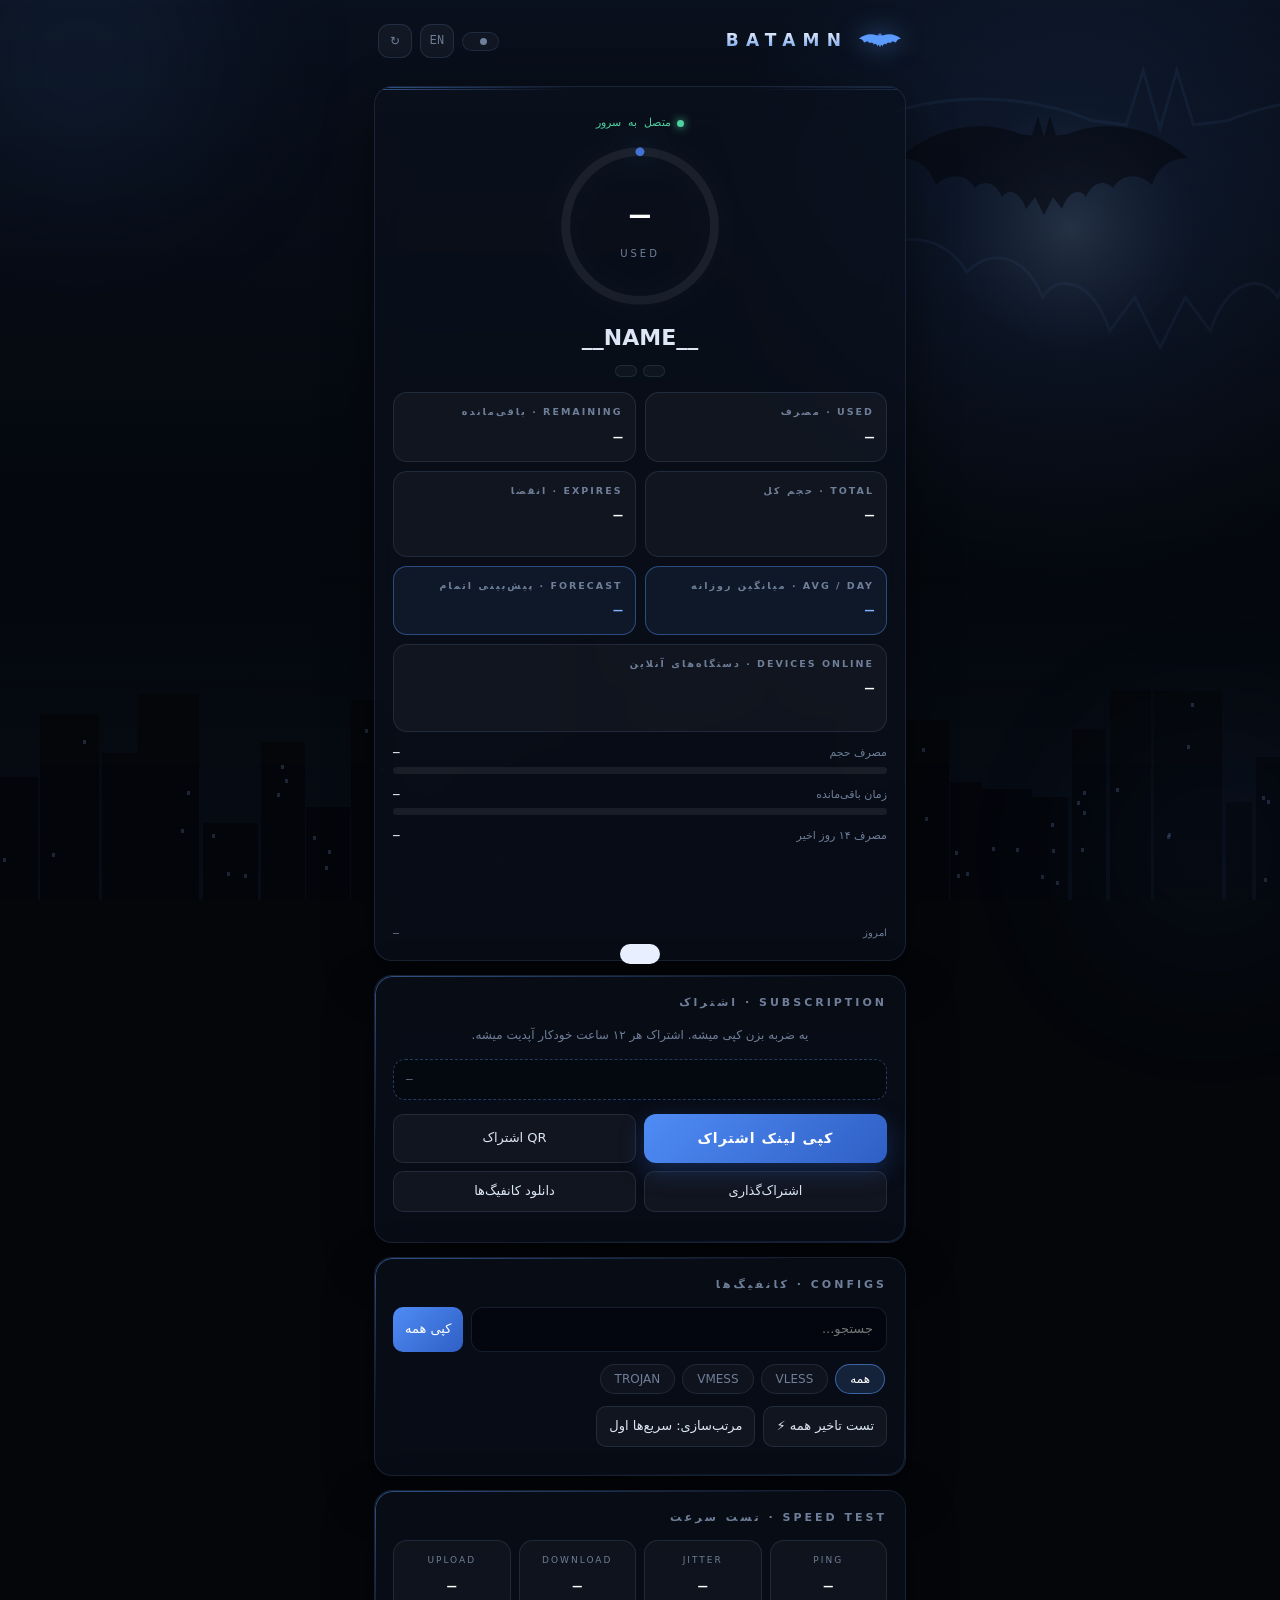
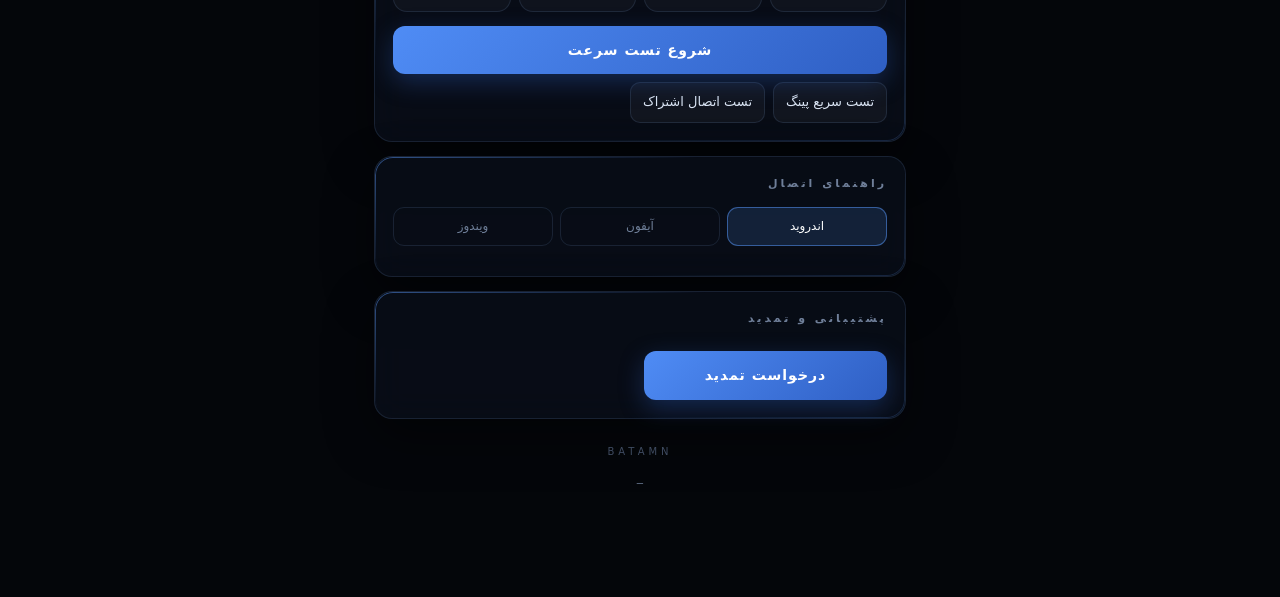
==== sub.html @ 7981dd5e "Add files via upload" ====
<!doctype html><html lang="fa" dir="rtl" data-theme="__THEME__"><head><meta charset="utf-8">
<meta name="viewport" content="width=device-width,initial-scale=1,viewport-fit=cover">
<meta name="theme-color" content="#04060a"><meta name="mobile-web-app-capable" content="yes"><meta name="apple-mobile-web-app-capable" content="yes"><meta name="apple-mobile-web-app-status-bar-style" content="black-translucent">
<link rel="apple-touch-icon" href="/bg.svg"><link rel="manifest" id="mf" href="">
<title>BATAMN · __NAME__</title>
<link rel="preload" href="/fonts/vazir.woff2" as="font" type="font/woff2" crossorigin><link rel="preload" href="/fonts/inter.woff2" as="font" type="font/woff2" crossorigin>
<link rel="stylesheet" href="/style.css">
<style>
.nx{max-width:560px}
.nx-top{display:flex;align-items:center;justify-content:space-between;padding:8px 4px 14px}
.nx-brand{display:flex;align-items:center;gap:10px;color:var(--ac)}
.nx-brand svg{width:44px;height:22px;filter:drop-shadow(0 0 12px rgba(var(--rgb),.55))}
.nx-brand b{font-size:17px;letter-spacing:.42em;font-weight:700;background:linear-gradient(180deg,#fff,rgba(var(--rgb),.9));-webkit-background-clip:text;background-clip:text;color:transparent}
.nx-top-l{display:flex;align-items:center;gap:8px}
.nx-icobtn{min-width:34px;height:34px;padding:0 8px;border-radius:11px;border:1px solid var(--line);background:rgba(255,255,255,.04);color:var(--mu);cursor:pointer;font-size:12px;font-family:var(--fm);display:flex;align-items:center;justify-content:center;transition:.2s}
.nx-icobtn:active{transform:scale(.92)}
.orb{position:fixed;border-radius:50%;filter:blur(90px);pointer-events:none;z-index:0;opacity:.5}
.orb.o1{width:340px;height:340px;top:-110px;left:-90px;background:radial-gradient(circle,rgba(var(--rgb),.35),transparent 70%);animation:fl1 9s ease-in-out infinite}
.orb.o2{width:300px;height:300px;bottom:-100px;right:-80px;background:radial-gradient(circle,rgba(var(--rgb),.22),transparent 70%);animation:fl1 11s ease-in-out infinite reverse}
@keyframes fl1{50%{transform:translate(24px,30px) scale(1.08)}}
.nx-hero{position:relative;overflow:hidden;text-align:center;padding:24px 18px 18px}
.nx-hero:before{content:"";position:absolute;left:12%;right:12%;top:0;height:1px;background:linear-gradient(90deg,transparent,var(--ac),transparent)}
.nx-live{display:inline-flex;align-items:center;gap:6px;font-size:11px;color:var(--ok);margin-bottom:2px;font-family:var(--fm)}
.nx-live i{width:7px;height:7px;border-radius:50%;background:var(--ok);box-shadow:0 0 8px var(--ok);animation:pulse 1.6s infinite}
.nx-ring{position:relative;width:172px;height:172px;margin:6px auto 8px}
.nx-ring svg{width:100%;height:100%;transform:rotate(-90deg);filter:drop-shadow(0 0 14px rgba(var(--rgb),.45))}
.nx-ring .c{position:absolute;inset:0;display:flex;flex-direction:column;align-items:center;justify-content:center}
.nx-ring b{font-size:33px;font-weight:700;color:#fff;font-family:var(--fm)}
.nx-ring small{color:var(--mu);font-size:10px;letter-spacing:3px;margin-top:2px}
.nx-name{margin:0;font-size:22px;font-weight:700}
.nx-chips{display:flex;gap:6px;justify-content:center;flex-wrap:wrap;margin-top:10px}
.nx-mchip{font-family:var(--fm);font-size:10.5px;direction:ltr;color:var(--mu);border:1px solid var(--line);background:rgba(255,255,255,.03);padding:5px 10px;border-radius:99px;cursor:pointer;max-width:100%;overflow:hidden;text-overflow:ellipsis;white-space:nowrap}
.nx-mchip:active{border-color:var(--ac);color:var(--tx)}
.nx-grid{display:grid;grid-template-columns:repeat(2,1fr);gap:9px;margin-top:15px;text-align:right}
.nx-t{background:rgba(255,255,255,.035);border:1px solid var(--line);border-radius:14px;padding:11px 12px}
.nx-t small{display:block;color:var(--mu);font-size:9.5px;letter-spacing:2px;margin-bottom:5px;font-weight:600}
.nx-t b{font-size:15px;font-weight:600;color:#fff;font-family:var(--fm);direction:ltr;display:inline-block}
.nx-t em{display:block;font-style:normal;color:var(--mu);font-size:10.5px;margin-top:2px;min-height:15px}
.nx-t.hl{border-color:rgba(var(--rgb),.4);background:rgba(var(--rgb),.08)}
.nx-t.hl b{color:var(--ac3)}
.nx-t.wide{grid-column:1/-1}
.nx-meter{margin-top:12px;text-align:right}
.nx-meter .lr{display:flex;justify-content:space-between;font-size:11px;color:var(--mu);margin-bottom:5px}
.nx-meter .lr b{font-family:var(--fm);color:var(--tx)}
.nx-bar{height:7px;border-radius:9px;background:rgba(255,255,255,.07);overflow:hidden}
.nx-bar i{display:block;height:100%;width:0;border-radius:9px;background:linear-gradient(90deg,var(--ac2),var(--ac3));transition:width 1.4s cubic-bezier(.2,.8,.2,1)}
.nx-dots{display:flex;justify-content:center;gap:7px;margin-top:9px;min-height:10px}
.nx-chart{display:flex;align-items:flex-end;gap:4px;height:64px;margin-top:12px;direction:ltr}
.nx-chart i{flex:1;border-radius:4px 4px 2px 2px;background:rgba(var(--rgb),.35);min-height:3px;transition:height 1s cubic-bezier(.2,.8,.2,1);position:relative}
.nx-chart i.today{background:linear-gradient(180deg,var(--ac3),var(--ac2));box-shadow:0 0 10px rgba(var(--rgb),.5)}
.nx-chart-lb{display:flex;justify-content:space-between;color:var(--mu);font-size:10px;font-family:var(--fm);direction:ltr;margin-top:5px}
.nx-actions{display:grid;grid-template-columns:1fr 1fr;gap:8px;margin-top:14px}
.nx-actions .btn{margin:0}
.nx-subbox{direction:ltr;text-align:left;font-family:var(--fm);font-size:11px;color:var(--mu);background:rgba(0,0,0,.3);border:1px dashed rgba(var(--rgb),.35);border-radius:12px;padding:11px 12px;margin-top:12px;overflow:hidden;text-overflow:ellipsis;white-space:nowrap;cursor:pointer;transition:.2s}
.nx-subbox:active{border-color:var(--ac);color:var(--tx)}
.nx-apps{display:grid;grid-template-columns:repeat(3,1fr);gap:8px;margin-top:12px}
@media(max-width:460px){.nx-apps{grid-template-columns:repeat(2,1fr)}.nx-actions{grid-template-columns:1fr}}
.nx-app{display:flex;flex-direction:column;align-items:center;gap:6px;padding:13px 6px;border-radius:14px;border:1px solid var(--line);background:rgba(var(--rgb),.06);color:var(--tx);text-decoration:none;font-size:12.5px;font-weight:700;transition:.18s}
.nx-app small{font-weight:400;color:var(--mu);font-size:10px;font-family:var(--fm)}
.nx-app:active{transform:scale(.95);border-color:var(--ac)}
.nx-cfg-tools{display:flex;gap:8px;margin-bottom:10px}
.nx-cfg-tools input{margin:0;flex:1;padding:11px 13px;font-size:13px}
.nx-fch{display:flex;gap:7px;overflow-x:auto;padding:2px 2px 8px;margin-bottom:4px}
.nx-fc{white-space:nowrap;padding:7px 14px;border-radius:99px;border:1px solid var(--line);background:rgba(255,255,255,.03);color:var(--mu);font-size:12px;cursor:pointer;transition:.2s;font-family:inherit}
.nx-fc.on{color:#fff;border-color:rgba(var(--rgb),.55);background:rgba(var(--rgb),.16)}
.nx-cf{display:flex;align-items:center;gap:11px;padding:12px 2px;border-top:1px solid var(--line)}
.nx-cf .g{flex:1;min-width:0;cursor:pointer}
.nx-cf b{font-size:13.5px;display:block;overflow:hidden;text-overflow:ellipsis;white-space:nowrap}
.nx-cf small{color:var(--mu);font-size:10px;font-family:var(--fm);direction:ltr;display:block;margin-top:2px}
.nx-proto{font-size:9px;font-weight:700;letter-spacing:1px;padding:3px 8px;border-radius:99px;background:rgba(var(--rgb),.12);color:var(--ac3);border:1px solid rgba(var(--rgb),.3);flex:none;font-family:var(--fm)}
.nx-ms{font-family:var(--fm);font-size:10.5px;font-weight:700;direction:ltr;flex:none;min-width:64px;text-align:center;padding:4px 6px;border-radius:99px;border:1px solid var(--line);color:var(--mu)}
.nx-ms.g{color:var(--ok);border-color:rgba(79,209,160,.4)}.nx-ms.y{color:var(--warn);border-color:rgba(232,179,74,.4)}.nx-ms.r{color:var(--bad);border-color:rgba(239,107,127,.4)}
.nx-q{display:none;background:#fff;border-radius:14px;padding:8px;width:180px;height:180px;margin:4px auto 12px}
.nx-q.o{display:block}.nx-q svg,.nx-q img{width:100%;height:100%;display:block}
.nx-tabs{display:flex;gap:7px;margin-bottom:12px}
.nx-tab{flex:1;padding:9px 4px;border-radius:11px;border:1px solid var(--line);background:transparent;color:var(--mu);font:inherit;font-size:12px;cursor:pointer;transition:.2s}
.nx-tab.on{background:rgba(var(--rgb),.15);color:#fff;border-color:rgba(var(--rgb),.5)}
.nx-dead{text-align:center;padding:28px 10px 20px}
.nx-dead .ic{font-size:46px;margin-bottom:10px}
.nx-dead h2{margin:0 0 6px;font-size:20px}
.nx-dead p{color:var(--mu);font-size:13px;margin:0 0 4px}
.nx-qrm{position:fixed;inset:0;z-index:60;background:rgba(2,4,8,.8);backdrop-filter:blur(8px);display:flex;align-items:center;justify-content:center;padding:20px;opacity:0;pointer-events:none;transition:.25s}
.nx-qrm.o{opacity:1;pointer-events:auto}
.nx-qrm .box{background:var(--card);border:1px solid var(--line);border-radius:22px;padding:22px;width:min(92vw,340px);text-align:center;transform:scale(.92);transition:.25s}
.nx-qrm.o .box{transform:none}
.nx-qrm .qrw{background:#fff;border-radius:16px;padding:10px;width:220px;height:220px;margin:12px auto}
.nx-qrm .qrw svg,.nx-qrm .qrw img{width:100%;height:100%;display:block}
.nx-qrm h3{margin:0;font-size:14px}
.nx-qrm p{color:var(--mu);font-size:11.5px;font-family:var(--fm);direction:ltr;word-break:break-all;margin:8px 0 0}
.nx-qrm .row{display:flex;gap:8px;margin-top:14px}
.nx-row2{display:flex;gap:8px}
.nx-row2 .btn,.nx-row2 .sm{margin:0}
.nx-upd{text-align:center;color:var(--mu);font-size:10.5px;margin-top:12px;font-family:var(--fm)}
.nx-pay{display:flex;align-items:center;gap:12px;padding:13px 14px;border-radius:14px;border:1px dashed rgba(var(--rgb),.4);background:rgba(var(--rgb),.06);margin-top:10px;cursor:pointer}
.nx-pay b{font-family:var(--fm);font-size:15px;direction:ltr;letter-spacing:1px}
.nx-pay small{display:block;color:var(--mu);font-size:11px}
</style></head><body><div class="bgimg"></div><div class="orb o1"></div><div class="orb o2"></div>
<svg width="0" height="0" style="position:absolute"><defs><symbol id="bat" viewBox="0 0 200 100"><path d="M100 26L104 12L108 25L116 24C140 14 172 18 196 40C184 40 176 46 172 58C164 50 152 50 146 60C140 54 132 56 128 66C124 60 116 62 112 74L106 66L100 78L94 66L88 74C84 62 76 60 72 66C68 56 60 54 54 60C48 50 36 50 28 58C24 46 16 40 4 40C28 18 60 14 84 24L92 25L96 12L100 26Z"/></symbol></defs></svg>
<div class="wrap nx sp">
  <div class="nx-top"><div class="nx-brand"><svg class="emb" viewBox="0 0 200 100"><use href="#bat"/></svg><b>BATAMN</b></div>
    <div class="nx-top-l"><span class="pill" id="stp"><i></i><span></span></span><button class="nx-icobtn" id="lng">EN</button><button class="nx-icobtn" id="rf" title="refresh">↻</button></div></div>

  <div class="card nx-hero" id="hero">
    <div id="deadBox"></div>
    <div id="liveBox">
      <div class="nx-live"><i></i><span id="liveTx">متصل به سرور</span></div>
      <div class="nx-ring"><svg viewBox="0 0 176 176"><defs><linearGradient id="rg" x1="0" y1="0" x2="1" y2="1"><stop offset="0" style="stop-color:var(--ac3)"/><stop offset="1" style="stop-color:var(--ac2)"/></linearGradient></defs>
        <circle cx="88" cy="88" r="76" fill="none" stroke="rgba(255,255,255,.07)" stroke-width="9"/><circle id="rp" cx="88" cy="88" r="76" fill="none" stroke="url(#rg)" stroke-width="9" stroke-linecap="round" stroke-dasharray="0 478"/></svg>
        <div class="c"><b id="rn">—</b><small id="rl">USED</small></div></div>
      <h2 class="nx-name">__NAME__</h2>
      <div class="nx-chips"><span class="nx-mchip" id="idchip" title="copy"></span><span class="nx-mchip" id="hostline"></span></div>
      <div class="nx-grid">
        <div class="nx-t"><small data-i="used">USED · مصرف</small><b id="t1">—</b></div>
        <div class="nx-t"><small data-i="rem">REMAINING · باقی‌مانده</small><b id="t2">—</b></div>
        <div class="nx-t"><small data-i="tot">TOTAL · حجم کل</small><b id="t3">—</b></div>
        <div class="nx-t"><small data-i="exp">EXPIRES · انقضا</small><b id="t4">—</b><em id="t4d"></em></div>
        <div class="nx-t hl"><small data-i="avg">AVG / DAY · میانگین روزانه</small><b id="t5">—</b></div>
        <div class="nx-t hl"><small data-i="fc">FORECAST · پیش‌بینی اتمام</small><b id="t6">—</b></div>
        <div class="nx-t wide"><small data-i="dev">DEVICES ONLINE · دستگاه‌های آنلاین</small><b id="dv">—</b><div class="nx-dots dots" id="dd"></div></div>
      </div>
      <div class="nx-meter"><div class="lr"><span data-i="mvol">مصرف حجم</span><b id="pctTx">—</b></div><div class="nx-bar"><i id="bar"></i></div></div>
      <div class="nx-meter" id="timeMeter"><div class="lr"><span data-i="mtime">زمان باقی‌مانده</span><b id="tmTx">—</b></div><div class="nx-bar"><i id="barT"></i></div></div>
      <div class="nx-meter"><div class="lr"><span data-i="m14">مصرف ۱۴ روز اخیر</span><b id="sumTx">—</b></div><div class="nx-chart" id="chart"></div><div class="nx-chart-lb"><span id="chS">—</span><span data-i="today">امروز</span></div></div>
    </div>
  </div>

  <div class="card" id="act" style="margin-top:14px"><h3><span data-i="subt">Subscription · اشتراک</span><span id="copyHint"></span></h3>
    <p class="hint" data-i="subh">یه ضربه بزن کپی میشه. اشتراک هر ۱۲ ساعت خودکار آپدیت میشه.</p>
    <div class="nx-subbox" id="subbox">—</div>
    <div class="nx-actions"><button class="btn" id="cs" data-i="copy">کپی لینک اشتراک</button><button class="sm" id="qrbtn" data-i="qr">QR اشتراک</button></div>
    <div class="nx-actions" style="margin-top:8px"><button class="sm" id="shareBtn" data-i="share">اشتراک‌گذاری</button><button class="sm" id="dlBtn" data-i="dl">دانلود کانفیگ‌ها</button></div>
    <div class="nx-actions" style="margin-top:8px;display:none" id="altWrap"><button class="sm" id="altBtn" style="grid-column:1/-1">🔀 <span id="altTx"></span></button></div>
    <div class="nx-apps" id="apps"></div>
  </div>

  <div class="card" id="cc" style="margin-top:14px"><h3><span data-i="cfgt">Configs · کانفیگ‌ها</span><span id="ccn"></span></h3>
    <div class="nx-cfg-tools"><input id="cfq" data-ph="search" placeholder="جستجو..."><button class="sm p" id="copyAll" data-i="copyall">کپی همه</button></div>
    <div class="nx-fch" id="fch"><button class="nx-fc on" data-p="all" data-i="all">همه</button><button class="nx-fc" data-p="vless">VLESS</button><button class="nx-fc" data-p="vmess">VMESS</button><button class="nx-fc" data-p="trojan">TROJAN</button></div>
    <div class="nx-row2" style="margin-bottom:10px"><button class="sm" id="pingAll" data-i="pingall">تست تاخیر همه ⚡</button><button class="sm" id="sortPing" data-i="sort">مرتب‌سازی: سریع‌ها اول</button></div>
    <div id="cfs"></div>
  </div>

  <div class="card" id="spc" style="margin-top:14px"><h3><span data-i="spdt">Speed test · تست سرعت</span><span id="sst"></span></h3><div class="sp4"><div><small>PING</small><b id="s_p">—</b></div><div><small>JITTER</small><b id="s_j">—</b></div><div><small>DOWNLOAD</small><b id="s_d">—</b></div><div><small>UPLOAD</small><b id="s_u">—</b></div></div><button class="btn" id="s_go" data-i="go">شروع تست سرعت</button><div class="nx-row2" style="margin-top:8px"><button class="sm" id="pingBtn" data-i="qping">تست سریع پینگ</button><button class="sm" id="connBtn" data-i="conn">تست اتصال اشتراک</button></div></div>

  <div class="card" style="margin-top:14px"><h3><span data-i="guidet">راهنمای اتصال</span></h3>
    <div class="nx-tabs" id="gtabs"><button class="nx-tab on" data-g="and" data-i="and">اندروید</button><button class="nx-tab" data-g="ios" data-i="ios">آیفون</button><button class="nx-tab" data-g="win" data-i="win">ویندوز</button></div>
    <ol class="st" id="guide"></ol>
  </div>

  <div class="card" id="payc" style="margin-top:14px;display:none"><h3><span data-i="payt">پرداخت و تمدید 💳</span></h3><div class="nx-pay" id="paybox"><div style="flex:1"><small data-i="cardn">شماره کارت (بزن کپی میشه)</small><b id="paycard"></b></div><span style="font-size:22px">💳</span></div><div class="nx-actions" style="margin-top:10px"><button class="btn" id="paylink" data-i="paygo" style="display:none">پرداخت آنلاین</button></div></div>

  <div class="card ct" id="ctc" style="margin-top:14px"><h3><span data-i="supt">پشتیبانی و تمدید</span></h3><div class="ctr" id="ctr" style="display:flex;gap:10px;flex-wrap:wrap"></div>
    <div class="nx-actions" style="margin-top:10px"><button class="btn" id="renewBtn" data-i="renew">درخواست تمدید</button></div></div>

  <div class="ft" id="ft">BATAMN</div>
  <div class="nx-upd" id="upd">—</div>
</div>

<div class="nx-qrm" id="qrm"><div class="box"><h3 id="qrmTitle">QR</h3><div class="qrw" id="qrmBox"></div><p id="qrmCap"></p><div class="row"><button class="sm p" id="qrmCopy" style="flex:1" data-i="copy2">کپی</button><button class="sm" id="qrmDl" style="flex:1" data-i="dlqr">دانلود</button><button class="sm" id="qrmX" data-i="close">بستن</button></div></div></div>
<div id="qrb" style="display:none">__QR__</div>
<div id="toast"></div>
<script src="/speed.js"></script>
<script>
var D=__DATA__,$=function(i){return document.getElementById(i)};
var I18N={fa:{used:'USED · مصرف',rem:'REMAINING · باقی‌مانده',tot:'TOTAL · حجم کل',exp:'EXPIRES · انقضا',avg:'AVG / DAY · میانگین روزانه',fc:'FORECAST · پیش‌بینی اتمام',dev:'DEVICES ONLINE · دستگاه‌های آنلاین',mvol:'مصرف حجم',mtime:'زمان باقی‌مانده',m14:'مصرف ۱۴ روز اخیر',today:'امروز',subt:'Subscription · اشتراک',subh:'یه ضربه بزن کپی میشه. اشتراک هر ۱۲ ساعت خودکار آپدیت میشه.',copy:'کپی لینک اشتراک',qr:'QR اشتراک',share:'اشتراک‌گذاری',dl:'دانلود کانفیگ‌ها',cfgt:'Configs · کانفیگ‌ها',copyall:'کپی همه',all:'همه',pingall:'تست تاخیر همه ⚡',sort:'مرتب‌سازی: سریع‌ها اول',spdt:'Speed test · تست سرعت',go:'شروع تست سرعت',qping:'تست سریع پینگ',conn:'تست اتصال اشتراک',guidet:'راهنمای اتصال',and:'اندروید',ios:'آیفون',win:'ویندوز',payt:'پرداخت و تمدید 💳',cardn:'شماره کارت (بزن کپی میشه)',paygo:'پرداخت آنلاین',supt:'پشتیبانی و تمدید',renew:'درخواست تمدید',copy2:'کپی',dlqr:'دانلود',close:'بستن',search:'جستجو...'},
en:{used:'USED',rem:'REMAINING',tot:'TOTAL',exp:'EXPIRES',avg:'AVG / DAY',fc:'FORECAST',dev:'DEVICES ONLINE',mvol:'Volume usage',mtime:'Time left',m14:'Last 14 days',today:'today',subt:'Subscription',subh:'Tap to copy. Auto-updates every 12 hours.',copy:'Copy subscription link',qr:'Subscription QR',share:'Share',dl:'Download configs',cfgt:'Configs',copyall:'Copy all',all:'All',pingall:'Ping all ⚡',sort:'Sort: fastest first',spdt:'Speed test',go:'Start speed test',qping:'Quick ping',conn:'Test subscription',guidet:'Setup guide',and:'Android',ios:'iOS',win:'Windows',payt:'Payment 💳',cardn:'Card number (tap to copy)',paygo:'Pay online',supt:'Support & renewal',renew:'Request renewal',copy2:'Copy',dlqr:'Download',close:'Close',search:'Search...'}};
var LG=localStorage.nxlang||'fa';
function T(k){return (I18N[LG]&&I18N[LG][k])||I18N.fa[k]||k}
function toast(t){var e=$('toast');e.textContent=t;e.className='s';setTimeout(function(){e.className=''},1600)}
function cp(t,m){try{if(navigator.clipboard&&window.isSecureContext!==false){navigator.clipboard.writeText(t).then(function(){toast(m)},function(){fb()})}else fb()}catch(e){fb()}function fb(){try{var a=document.createElement('textarea');a.value=t;a.style.position='fixed';a.style.opacity='0';document.body.appendChild(a);a.select();document.execCommand('copy');a.remove()}catch(_){}toast(m)}}
function B(n){var u=['B','KB','MB','GB','TB'],i=0;n=Math.max(0,+n||0);while(n>=1024&&i<4){n/=1024;i++}return n.toFixed(i>1?2:0)+' '+u[i]}
function faDate(ts){try{if(LG==='fa')return new Intl.DateTimeFormat('fa-IR-u-ca-persian',{year:'numeric',month:'long',day:'numeric'}).format(new Date(ts));return new Intl.DateTimeFormat('en-US',{year:'numeric',month:'short',day:'numeric'}).format(new Date(ts))}catch(e){return ''}}
var STMAP={fa:{active:['فعال','ok'],off:['غیرفعال','bad'],expired:['منقضی شده','bad'],limited:['حجم تمام شده','bad']},en:{active:['Active','ok'],off:['Disabled','bad'],expired:['Expired','bad'],limited:['Out of data','bad']}};
function setPill(s){var m=(STMAP[LG]||STMAP.fa)[s]||STMAP.fa[s]||STMAP.fa.off;$('stp').className='pill '+m[1];$('stp').lastChild.textContent=m[0]}
setPill(D.status);
try{$('mf').href='/sub/'+D.id+'/manifest'}catch(e){}
var pc=D.limit?Math.min(100,D.used/D.limit*100):0;
var daysLeft=D.exp?Math.max(0,Math.ceil((D.exp-Date.now())/864e5)):null;
var elapsed=Math.max(1,Math.round((Date.now()-(D.created||Date.now()))/864e5));
var avg=D.used/elapsed;
var rem=D.limit?Math.max(0,D.limit-D.used):null;
function fmtDays(d){if(LG==='fa')return d+' روز';return d+(d===1?' day':' days')}
if(D.status==='active'){
  $('t1').textContent=B(D.used);$('t2').textContent=D.limit?B(rem):'∞';$('t3').textContent=D.limit?B(D.limit):'∞';
  $('t4').textContent=D.exp?fmtDays(daysLeft):'∞';
  try{if(D.exp)$('t4d').textContent=faDate(D.exp)}catch(e){}
  $('t5').textContent=B(avg)+(LG==='fa'?' / روز':' / day');
  var f='—';
  if(D.limit&&avg>0){var fd=Math.floor(rem/avg);f=fd<=0?(LG==='fa'?'امروز تموم میشه':'runs out today'):LG==='fa'?fd+' روز دیگه':'in '+fd+' days'}
  else if(!D.limit&&D.exp){f=LG==='fa'?daysLeft+' روز دیگه':'in '+daysLeft+' days'}
  $('t6').textContent=f;
  $('rn').textContent=D.limit?Math.round(pc)+'%':'∞';$('rl').textContent=D.limit?'USED':'UNLIMITED';
  $('pctTx').textContent=D.limit?Math.round(pc)+'%':'∞';
  setTimeout(function(){
    $('rp').style.strokeDasharray=(D.limit?pc/100*478:478)+' 478';if(!D.limit)$('rp').style.opacity='.35';
    var b=$('bar');b.style.width=(D.limit?pc:100)+'%';
    b.style.background=D.limit?(pc>90?'linear-gradient(90deg,#b23a4d,var(--bad))':pc>75?'linear-gradient(90deg,#b98a2c,var(--warn))':'linear-gradient(90deg,var(--ac2),var(--ac3))'):'linear-gradient(90deg,var(--ac2),var(--ac3))';
    if(D.exp){var total=Math.max(1,(D.exp-(D.created||D.exp-30*864e5)));var left=Math.max(0,D.exp-Date.now());var tp=100-Math.min(100,left/total*100);$('barT').style.width=tp+'%';$('tmTx').textContent=fmtDays(daysLeft)}
    else{$('timeMeter').style.display='none'}
  },250);
  var dys=Array.isArray(D.days)&&D.days.length?D.days.slice(-14):[];
  if(dys.length){var mx=Math.max.apply(null,dys.concat([1]));var sum=dys.reduce(function(a,b){return a+b},0);$('sumTx').textContent=B(sum);$('chS').textContent=LG==='fa'?'۱۴ روز پیش':'14 days ago';
    $('chart').innerHTML=dys.map(function(v,i){var h=Math.max(4,v/mx*100);return '<i style="height:'+h+'%" class="'+(i===dys.length-1?'today':'')+'" title="'+B(v)+'"></i>'}).join('');
  }else{$('chart').innerHTML='<div class="empty">—</div>'}
}else{
  var msgs={fa:{off:['💤','غیرفعاله','این اشتراک توسط مدیر غیرفعال شده. به پشتیبانی پیام بده.'],expired:['⌛','تموم شده','مدت اشتراکت تموم شده. برای تمدید دکمه تمدید رو بزن.'],limited:['📦','حجمت تموم شده','حجم اشتراکت تموم شده. برای تمدید دکمه تمدید رو بزن.']},
  en:{off:['💤','Disabled','This subscription was disabled. Contact support.'],expired:['⌛','Expired','Your plan expired. Tap renew to extend.'],limited:['📦','Out of data','You ran out of data. Tap renew to extend.']}};
  var m=(msgs[LG]||msgs.fa)[D.status]||msgs.fa.off;
  $('liveBox').style.display='none';
  $('deadBox').innerHTML='<div class="nx-dead"><div class="ic">'+m[0]+'</div><h2>'+m[1]+'</h2><p>'+m[2]+'</p><p style="font-family:var(--fm);direction:ltr;margin-top:8px">'+B(D.used)+' / '+(D.limit?B(D.limit):'∞')+'</p></div>';
  $('act').style.display='none';$('cc').style.display='none';$('spc').style.display='none';
}
try{$('idchip').textContent='ID '+D.id.slice(0,8);}catch(e){}
try{$('hostline').textContent=D.host||location.hostname;}catch(e){}
$('idchip').onclick=function(){cp(D.id,'ID')};
$('hostline').onclick=function(){cp(D.host||location.hostname,'host')};
var TG='<svg viewBox="0 0 24 24"><path fill="currentColor" d="M21.6 3.4L2.7 10.7c-.9.35-.9 1.6.05 1.9l4.6 1.5 1.8 5.6c.2.7 1.1.9 1.6.4l2.6-2.4 4.7 3.5c.6.4 1.4.1 1.6-.6L23.1 5c.2-.9-.7-1.8-1.5-1.6zM9.4 13.6l8.2-5.1-6.3 6.1-.3 3z"/></svg>',C=D.contact||{},cx='';
if(C.support)cx+='<a class="tg" style="flex:1;min-width:200px" href="https://t.me/'+C.support+'" target="_blank" rel="noopener">'+TG+'<span><b>'+(LG==='fa'?'پشتیبانی و تمدید':'Support & renewal')+'</b><small>@'+C.support+'</small></span></a>';
if(C.channel)cx+='<a class="tg" style="flex:1;min-width:200px" href="https://t.me/'+C.channel+'" target="_blank" rel="noopener">'+TG+'<span><b>'+(LG==='fa'?'کانال اطلاع‌رسانی':'News channel')+'</b><small>@'+C.channel+'</small></span></a>';
if(cx)$('ctr').innerHTML=cx;else $('ctc').style.display='none';
$('renewBtn').onclick=function(){var nm=document.title.replace('BATAMN · ','');var msg=(LG==='fa'?'سلام، تمدید اشتراک ':'Hi, renew subscription ')+nm+' (ID '+D.id.slice(0,8)+')';
  if(D.bot)window.open('https://t.me/'+D.bot+'?start='+D.id.slice(0,8),'_blank');
  else if(C.support)window.open('https://t.me/'+C.support+'?text='+encodeURIComponent(msg),'_blank');
  else toast('—')};
$('ft').innerHTML='BATAMN'+(C.support?'<br><a href="https://t.me/'+C.support+'" target="_blank" rel="noopener">@'+C.support+'</a>':'')+(C.channel?' &nbsp;·&nbsp; <a href="https://t.me/'+C.channel+'" target="_blank" rel="noopener">@'+C.channel+'</a>':'');
function updClock(){try{$('upd').textContent=new Date().toLocaleTimeString(LG==='fa'?'fa-IR':'en-US')}catch(e){}}
updClock();
function dev(n,m){$('dv').textContent=n+(m?' / '+m:'');var d='';if(m){for(var i=0;i<m;i++)d+='<i class="dot'+(i<n?' on':'')+(n>m&&i===m-1?' over':'')+'"></i>'}$('dd').innerHTML=d;$('dv').className=n?'live':'';$('liveTx').textContent=n?(LG==='fa'?n+' دستگاه آنلاین':n+' online'):(LG==='fa'?'متصل به سرور · کسی آنلاین نیست':'Connected · nobody online')}
dev(D.online||0,D.maxDev||0);
var reloaded=false;
function pollLive(){fetch('/sub/'+D.id+'/live',{cache:'no-store'}).then(function(r){return r.json()}).then(function(x){dev(x.online,x.max);if(x.status&&x.status!==D.status&&!reloaded){reloaded=true;toast('…');setTimeout(function(){location.reload()},1400)}}).catch(function(){})}
if(D.status=='active'){setInterval(pollLive,8000)}
$('rf').onclick=function(){this.textContent='…';pollLive();updClock();var b=this;setTimeout(function(){b.textContent='↻';toast('✓')},900)};
$('lng').onclick=function(){LG=LG==='fa'?'en':'fa';localStorage.nxlang=LG;applyLang()};
function applyLang(){document.documentElement.lang=LG;document.documentElement.dir=LG==='fa'?'rtl':'ltr';$('lng').textContent=LG==='fa'?'EN':'فا';
  document.querySelectorAll('[data-i]').forEach(function(e){e.textContent=T(e.dataset.i)});
  document.querySelectorAll('[data-ph]').forEach(function(e){e.placeholder=T(e.dataset.ph)});
  setPill(D.status);dev(D.online||0,D.maxDev||0);renderGuide(curG);renderApps();renderCf();updClock();
  try{if(D.exp&&D.status==='active')$('t4d').textContent=faDate(D.exp)}catch(e){}}
SpeedTest.bind('u='+D.id);
var useAlt=false;
function curSub(){return (useAlt&&D.altSub)?D.altSub:D.sub}
function refreshSub(){var U2=curSub(),E2=encodeURIComponent(U2);$('subbox').textContent=U2;$('altTx').textContent=(useAlt?(LG==='fa'?'برگرد به دامنه اصلی':'Back to main domain'):(LG==='fa'?'اتصال با دامنه جایگزین: ':'Use fallback: ')+(D.fallback||''));renderApps()}
if(D.altSub){$('altWrap').style.display='grid';$('altTx').textContent=(LG==='fa'?'اتصال با دامنه جایگزین: ':'Use fallback: ')+D.fallback;
  $('altBtn').onclick=function(){useAlt=!useAlt;refreshSub();toast(useAlt?D.fallback:D.host)}}
var subQR=$('qrb').innerHTML;
var qrmCap='';
function openQRM(title,html,cap){$('qrmTitle').textContent=title;$('qrmBox').innerHTML=html||'<div class="empty">—</div>';$('qrmCap').textContent=cap||'';qrmCap=cap||'';$('qrm').classList.add('o')}
function closeQRM(){$('qrm').classList.remove('o')}
function subQRHtml(){if(!useAlt)return subQR;return '<img alt="qr" src="/qr?d='+encodeURIComponent(curSub())+'">'}
$('qrbtn').onclick=function(){openQRM('QR',subQRHtml(),curSub())};
$('qrmX').onclick=closeQRM;$('qrm').onclick=function(e){if(e.target===$('qrm'))closeQRM()};
$('qrmCopy').onclick=function(){cp(qrmCap||curSub(),'✓')};
$('qrmDl').onclick=function(){var s=$('qrmBox').innerHTML;if(!s||s.indexOf('<svg')<0){if(s.indexOf('<img')>=0){window.open($('qrmBox').querySelector('img').src,'_blank');return}toast('—');return}var b=new Blob([s],{type:'image/svg+xml'});var a=document.createElement('a');a.href=URL.createObjectURL(b);a.download='batamn-qr-'+D.id.slice(0,8)+'.svg';document.body.appendChild(a);a.click();setTimeout(function(){URL.revokeObjectURL(a.href);a.remove()},600)};
function shareOrCopy(){var U2=curSub();if(navigator.share){navigator.share({title:document.title,text:'BATAMN',url:U2}).catch(function(){})}else cp(U2,'✓')}
$('cs').onclick=function(){cp(curSub(),'✓')};
$('subbox').onclick=function(){cp(curSub(),'✓')};
$('shareBtn').onclick=shareOrCopy;
$('dlBtn').onclick=function(){var t=D.links.map(function(l){return l.l}).join('\n');var b=new Blob([t],{type:'text/plain'});var a=document.createElement('a');a.href=URL.createObjectURL(b);a.download='batamn-'+D.id.slice(0,8)+'.txt';document.body.appendChild(a);a.click();setTimeout(function(){URL.revokeObjectURL(a.href);a.remove()},600);toast('✓')};
function renderApps(){var U2=curSub(),E2=encodeURIComponent(U2);
  $('apps').innerHTML=[['v2rayNG','Android','v2rayng://install-sub?url='+E2+'&name=BATAMN'],['Hiddify','All','hiddify://import/'+U2+'#BATAMN'],['Streisand','iOS','streisand://import/'+U2],['Shadowrocket','iOS','shadowrocket://add/sub://'+btoa(U2)+'?remark=BATAMN'],['NekoBox','Android','nekobox://import/'+U2],['v2rayN','Windows','v2rayn://import/'+U2]].map(function(a){return '<a class="nx-app" href="'+a[2]+'">'+a[0]+'<small>'+a[1]+'</small></a>'}).join('')}
renderApps();refreshSub();
var FL='all',SORTED=false,PING={};
function protoOf(l){try{return l.split('://')[0].toLowerCase()}catch(e){return ''}}
function parseLink(l){var m=/@([^:/?#]+)/.exec(l||'');var host=m?m[1]:'';var pm=/[?&]path=([^&]+)/.exec(l||'');var path='/';try{if(pm)path=decodeURIComponent(pm[1])}catch(e){if(pm)path=pm[1]}if(path.charAt(0)!=='/')path='/'+path;return{host:host,path:path}}
function msHtml(gi){if(!(gi in PING))return '';var v=PING[gi];if(v==null)return '<span class="nx-ms">timeout</span>';var c=v<350?'g':v<900?'y':'r';return '<span class="nx-ms '+c+'">'+Math.round(v)+' ms</span>'}
function renderCf(){var q=($('cfq').value||'').toLowerCase();var l=D.links.filter(function(x){var p=protoOf(x.l);return (FL==='all'||p===FL)&&(!q||x.n.toLowerCase().indexOf(q)>=0)});
  if(SORTED)l=l.slice().sort(function(a,b){var x=PING[D.links.indexOf(a)],y=PING[D.links.indexOf(b)];if(x==null&&y==null)return 0;if(x==null)return 1;if(y==null)return -1;return x-y});
  $('ccn').textContent=l.length+' / '+D.links.length;
  $('cfs').innerHTML=l.length?l.map(function(x){var gi=D.links.indexOf(x);var p=protoOf(x.l).toUpperCase();return '<div class="nx-cf"><div class="badge">'+x.n.slice(0,2).toUpperCase()+'</div><div class="g" data-c="'+gi+'"><b>'+x.n+'</b><small>'+p+' · '+(LG==='fa'?'بزن کپی میشه':'tap to copy')+'</small></div>'+msHtml(gi)+'<span class="nx-proto">'+p+'</span><div style="display:flex;gap:6px"><button class="sm" data-q="'+gi+'">QR</button><button class="sm p" data-c="'+gi+'">✓</button></div></div><div class="nx-q" id="q'+gi+'">'+x.qr+'</div>'}).join(''):'<div class="empty">—</div>'}
renderCf();
$('cfq').oninput=renderCf;
$('fch').onclick=function(e){var b=e.target.closest('[data-p]');if(!b)return;FL=b.dataset.p;var all=this.querySelectorAll('.nx-fc');for(var i=0;i<all.length;i++)all[i].classList.remove('on');b.classList.add('on');renderCf()};
$('cfs').onclick=function(e){var b=e.target.closest('button');var g=e.target.closest('.g');
  if(b&&b.dataset.c!=null){cp(D.links[+b.dataset.c].l,'✓');return}
  if(b&&b.dataset.q!=null){var i=+b.dataset.q;var el=$('q'+i);if(el){el.classList.toggle('o');if(el.classList.contains('o'))el.scrollIntoView({block:'nearest',behavior:'smooth'})}return}
  if(g&&g.dataset.c!=null){cp(D.links[+g.dataset.c].l,'✓')}};
$('copyAll').onclick=function(){cp(D.links.map(function(l){return l.l}).join('\n'),'✓ ('+D.links.length+')')};
function wsPing(host,path){return new Promise(function(res){var done=false,t0=performance.now();var to=setTimeout(function(){fin(null)},7000);function fin(ms){if(done)return;done=true;clearTimeout(to);try{s.close()}catch(e){}res(ms)}var s;try{s=new WebSocket('wss://'+host+path)}catch(e){fin(null);return}s.onopen=function(){fin(performance.now()-t0)};s.onerror=function(){fin(performance.now()-t0)};s.onclose=function(){fin(performance.now()-t0)}})}
$('pingAll').onclick=function(){var b=this;if(b.disabled)return;b.disabled=true;var i=0,n=D.links.length;
  b.textContent='… 0/'+n;
  var next=function(){if(i>=n){b.disabled=false;b.textContent=T('pingall');renderCf();toast('✓');return}
    var gi=i++,x=D.links[gi],pp=parseLink(x.l);b.textContent='… '+i+'/'+n;
    if(!pp.host){PING[gi]=null;next();return}
    wsPing(pp.host,pp.path).then(function(ms){PING[gi]=ms;renderCf();next()})};
  next();next();next();next()};
$('sortPing').onclick=function(){SORTED=!SORTED;this.classList.toggle('p',SORTED);renderCf();if(SORTED)toast('⚡')};
$('pingBtn').onclick=function(){var b=this;b.disabled=true;b.textContent='…';var t0=performance.now();fetch('/speed/ping?u='+D.id+'&r='+Math.random(),{cache:'no-store'}).then(function(r){if(!r.ok)throw 0;toast(Math.round(performance.now()-t0)+'ms')}).catch(function(){toast('!')}).then(function(){b.disabled=false;b.textContent=T('qping')})};
$('connBtn').onclick=function(){var b=this;b.disabled=true;b.textContent='…';fetch(curSub(),{headers:{accept:'text/plain'},cache:'no-store'}).then(function(r){if(r.status===200){toast('✓')}else if(r.status===403){toast('✕')}else toast('! '+r.status)}).catch(function(){toast('!')}).then(function(){b.disabled=false;b.textContent=T('conn')})};
var GUIDES={fa:{and:['Hiddify یا v2rayNG رو از گوگل‌پلی نصب کن','«کپی لینک اشتراک» رو بزن','توی اپ Import from clipboard رو بزن','اشتراک رو آپدیت کن و وصل شو'],
ios:['Streisand یا Shadowrocket رو از اپ‌استور نصب کن','روی دکمه‌ش بالا بزن تا خودش اضافه بشه','اگه نشد لینک رو کپی و دستی Import کن','یه سرور انتخاب کن و VPN رو روشن کن'],
win:['v2rayN یا Hiddify رو دانلود و اجرا کن','لینک اشتراک رو کپی کن','توی اپ Add subscription رو بزن','گروه رو آپدیت کن و Enter بزن']},
en:{and:['Install Hiddify or v2rayNG from Play Store','Tap "Copy subscription link"','In the app tap Import from clipboard','Update and connect'],
ios:['Install Streisand or Shadowrocket','Tap its button above to auto-import','Or copy the link and import manually','Pick a server and turn on VPN'],
win:['Download and run v2rayN or Hiddify','Copy the subscription link','In the app add a subscription','Update the group, pick a server, hit Enter']}};
var curG='and';
function renderGuide(k){curG=k;var arr=((GUIDES[LG]||GUIDES.fa)[k]||GUIDES.fa.and);$('guide').innerHTML=arr.map(function(t){return '<li>'+t+'</li>'}).join('')}
renderGuide('and');
$('gtabs').onclick=function(e){var b=e.target.closest('[data-g]');if(!b)return;var all=this.querySelectorAll('.nx-tab');for(var i=0;i<all.length;i++)all[i].classList.remove('on');b.classList.add('on');renderGuide(b.dataset.g)};
if(D.pay&&(D.pay.card||D.pay.url)){$('payc').style.display='block';
  if(D.pay.card){$('paycard').textContent=D.pay.card;$('paybox').onclick=function(){cp(D.pay.card.replace(/\s/g,''),'✓')}}else{$('paybox').style.display='none'}
  if(D.pay.url){$('paylink').style.display='block';$('paylink').onclick=function(){window.open(D.pay.url,'_blank')}}}
applyLang();
</script></body></html>
---- style.css ----
:root,[data-theme=knight]{--bg:#04060a;--card:rgba(11,17,28,.68);--dock:rgba(9,14,24,.82);--line:rgba(130,170,230,.14);--lr:130,170,230;--ac:#5b9bff;--ac1:#4f8cf5;--ac2:#2f5fc4;--ac3:#7db2ff;--rgb:91,155,255;--rgb2:47,95,196;--tx:#dce6f5;--mu:#6f7f99;--ok:#4fd1a0;--bad:#ef6b7f;--warn:#e8b34a;--bgf:none}
[data-theme=gotham]{--bg:#07080a;--card:rgba(17,19,23,.72);--dock:rgba(14,16,20,.86);--line:rgba(170,184,204,.15);--lr:170,184,204;--ac:#aab8cc;--ac1:#8e9eb7;--ac2:#56647a;--ac3:#d3dcea;--rgb:170,184,204;--rgb2:86,100,122;--tx:#e6eaf0;--mu:#7b8594;--bgf:saturate(.1) brightness(1.1)}
[data-theme=joker]{--bg:#07040c;--card:rgba(20,10,32,.72);--dock:rgba(16,8,26,.86);--line:rgba(190,150,240,.18);--lr:190,150,240;--ac:#b57bff;--ac1:#9d5cf5;--ac2:#5a2fc4;--ac3:#d6aaff;--rgb:181,123,255;--rgb2:90,47,196;--tx:#efe6fb;--mu:#8d7ba6;--ok:#6dffa0;--bgf:hue-rotate(62deg) saturate(1.15)}
[data-theme=light]{--bg:#e8edf4;--card:rgba(255,255,255,.85);--dock:rgba(255,255,255,.9);--line:rgba(30,60,120,.14);--lr:30,60,120;--ac:#2563eb;--ac1:#3b82f6;--ac2:#1d4ed8;--ac3:#1e40af;--rgb:37,99,235;--rgb2:29,78,216;--tx:#0f1f38;--mu:#5b6b85;--ok:#059669;--bad:#dc2645;--warn:#b45309;--bgf:none}
*{box-sizing:border-box;-webkit-tap-highlight-color:transparent}
html,body{margin:0}
body{background:var(--bg);color:var(--tx);font-family:var(--f);min-height:100vh;font-size:14px}
body:before{content:"";position:fixed;inset:0;background:linear-gradient(180deg,rgba(4,6,10,.25),rgba(4,6,10,.55));pointer-events:none;z-index:-1}
.hide{display:none!important}
.wrap{position:relative;z-index:1;max-width:980px;margin:auto;padding:16px 14px 48px}
.emb{fill:currentColor}
/* header */
.top{display:flex;align-items:center;justify-content:space-between;padding:6px 2px 18px}
.brand{display:flex;align-items:center;gap:12px;color:var(--ac)}
.brand svg{width:46px;height:23px}
.brand b{font-size:19px;letter-spacing:9px;font-weight:600;color:#eaf1ff}
.pill{display:inline-flex;align-items:center;gap:6px;padding:5px 11px;border-radius:99px;font-size:11px;letter-spacing:1px;border:1px solid var(--line);background:rgba(255,255,255,.03);color:var(--mu)}
.pill i{width:7px;height:7px;border-radius:50%;background:var(--mu)}
.pill.ok{color:var(--ok)}.pill.ok i{background:var(--ok);box-shadow:0 0 8px var(--ok)}
.pill.bad{color:var(--bad)}.pill.bad i{background:var(--bad)}
.ghost{background:transparent;border:1px solid var(--line);color:var(--mu);padding:8px 14px;border-radius:10px;cursor:pointer;font:inherit}
.ghost:hover{color:var(--tx);border-color:rgba(var(--lr),.35)}
/* cards */
.card{background:var(--card);backdrop-filter:blur(16px);-webkit-backdrop-filter:blur(16px);border:1px solid var(--line);border-radius:18px;padding:18px;box-shadow:0 18px 50px rgba(0,0,0,.45)}
.card h3{margin:0 0 14px;font-size:11px;letter-spacing:3px;color:var(--mu);font-weight:600;text-transform:uppercase;display:flex;justify-content:space-between;align-items:center}
.g2{display:grid;grid-template-columns:1.25fr 1fr;gap:14px}
@media(max-width:760px){.g2{grid-template-columns:1fr}}
.ug{display:grid;grid-template-columns:repeat(2,1fr);gap:14px;margin-top:14px}
@media(max-width:760px){.ug{grid-template-columns:1fr}}
/* inputs */
input{width:100%;padding:13px 14px;border-radius:12px;border:1px solid var(--line);background:rgba(3,6,12,.65);color:#fff;font:inherit;font-size:15px;outline:none;margin-bottom:10px;transition:.2s}
input:focus{border-color:var(--ac);box-shadow:0 0 0 3px rgba(var(--rgb),.14)}
.btn{width:100%;padding:13px;border:0;border-radius:12px;font:inherit;font-weight:700;letter-spacing:1px;color:#fff;cursor:pointer;background:linear-gradient(135deg,var(--ac1),var(--ac2));box-shadow:0 8px 24px rgba(var(--rgb2),.35);transition:.15s}
.btn:active{transform:scale(.98)}
.sm{padding:9px 12px;border-radius:10px;border:1px solid var(--line);background:rgba(255,255,255,.04);color:var(--tx);cursor:pointer;font:inherit;font-size:13px}
.sm:hover{border-color:rgba(var(--lr),.4)}
.sm.p{background:linear-gradient(135deg,var(--ac1),var(--ac2));border:0;color:#fff}
.sm.x{color:var(--bad)}
/* meters */
.m{margin:0 0 14px}
.m .t{display:flex;justify-content:space-between;font-size:12px;color:var(--mu);margin-bottom:6px}
.m .t b{color:var(--tx);font-weight:600;direction:ltr}
.bar{height:6px;border-radius:9px;background:rgba(255,255,255,.07);overflow:hidden}
.bar i{display:block;height:100%;width:0;border-radius:9px;background:linear-gradient(90deg,var(--ac2),var(--ac3));transition:width .6s}
.bar i.w{background:linear-gradient(90deg,#b98a2c,var(--warn))}.bar i.d{background:linear-gradient(90deg,#b23a4d,var(--bad))}
.kv{display:grid;grid-template-columns:repeat(2,1fr);gap:8px;margin-top:4px}
.kv div{background:rgba(255,255,255,.03);border:1px solid var(--line);border-radius:12px;padding:10px 12px}
.kv small{display:block;color:var(--mu);font-size:10px;letter-spacing:1.5px;margin-bottom:3px}
.kv b{font-size:13px;font-weight:600;direction:ltr;display:inline-block}
/* users */
.u .h{display:flex;justify-content:space-between;align-items:center}
.u .h b{font-size:16px}
.u.d{opacity:.55}
.u small.id{display:block;direction:ltr;text-align:left;color:var(--mu);font-size:10.5px;margin:6px 0 12px;word-break:break-all}
.chips{display:flex;flex-wrap:wrap;gap:6px;margin-bottom:12px}
.chip{padding:6px 10px;border-radius:99px;font-size:11px;border:1px solid var(--line);background:rgba(var(--rgb),.07);color:var(--ac3);cursor:pointer}
.chip:hover{background:rgba(var(--rgb),.16)}
.ac{display:flex;flex-wrap:wrap;gap:6px}.ac .sm{flex:1;text-align:center;white-space:nowrap}
.pr{display:flex;flex-wrap:wrap;gap:6px}
/* toast & modal */
#toast{position:fixed;bottom:26px;left:50%;transform:translate(-50%,90px);background:#e8f0ff;color:#06101f;padding:10px 20px;border-radius:99px;font-weight:700;transition:.3s;z-index:99}
#toast.s{transform:translate(-50%,0)}
.ov{position:fixed;inset:0;background:rgba(2,4,8,.72);backdrop-filter:blur(6px);z-index:50;display:flex;align-items:center;justify-content:center;padding:16px}
.ov .card{width:min(92vw,360px);text-align:center}
.ov img{width:230px;height:230px;border-radius:14px;background:#fff;padding:6px}
.lk{direction:ltr;font-size:11px;color:var(--mu);word-break:break-all;background:rgba(255,255,255,.04);border:1px solid var(--line);border-radius:10px;padding:8px;margin:12px 0}
/* login */
#login{position:fixed;inset:0;z-index:2;display:flex;align-items:center;justify-content:center;padding:16px}
.lg{width:min(92vw,370px);text-align:center;padding:34px 26px 26px;position:relative;overflow:hidden}
.lg:before{content:"";position:absolute;left:12%;right:12%;top:0;height:1px;background:linear-gradient(90deg,transparent,var(--ac),transparent)}
.lg .e{width:92px;height:46px;color:var(--ac);filter:drop-shadow(0 0 14px rgba(var(--rgb),.55));margin-bottom:10px}
.lg h1{margin:0;font-size:24px;font-weight:600;letter-spacing:12px;padding-left:12px;color:#eef4ff}
.lg p{margin:6px 0 24px;font-size:10px;letter-spacing:4px;color:var(--mu)}
.lg input{text-align:center;letter-spacing:4px}
.err{min-height:18px;color:var(--bad);font-size:12px;margin-top:10px}
/* sub page */
.sp{max-width:560px}
.hero{text-align:center}
.hero .av{width:60px;height:60px;margin:0 auto 12px;border-radius:50%;display:flex;align-items:center;justify-content:center;background:rgba(var(--rgb),.1);border:1px solid var(--line);color:var(--ac)}
.hero .av svg{width:34px;height:17px}
.hero h2{margin:0 0 8px;font-size:20px;font-weight:600}
.qrb{background:#fff;border-radius:16px;padding:10px;width:216px;height:216px;margin:18px auto 8px}
.qrb svg{width:100%;height:100%;display:block}
.hint{color:var(--mu);font-size:12px;margin:0 0 14px;text-align:center}
.apps{display:grid;grid-template-columns:repeat(2,1fr);gap:8px;margin-top:12px}
.apps a{display:block;text-align:center;text-decoration:none}
.cf{display:flex;align-items:center;justify-content:space-between;gap:8px;padding:11px 0;border-top:1px solid var(--line)}
.cf:first-of-type{border-top:0}
.cf b{font-weight:600;font-size:13px}.cf small{display:block;color:var(--mu);font-size:10.5px;margin-top:2px}
.qs{display:none;background:#fff;border-radius:14px;padding:8px;width:190px;height:190px;margin:4px auto 12px}
.qs.o{display:block}.qs svg{width:100%;height:100%;display:block}
ol.st{margin:0;padding:0 18px 0 0;color:var(--mu);line-height:2;font-size:13px}
.ft{text-align:center;color:#3f4b61;font-size:10px;letter-spacing:4px;margin-top:22px}

/* ===== v3 additions ===== */
.wrap{padding-bottom:110px}
.dock{position:fixed;z-index:20;bottom:max(14px,env(safe-area-inset-bottom));left:50%;transform:translateX(-50%);display:flex;gap:2px;padding:6px;border-radius:22px;
 background:var(--dock);backdrop-filter:blur(18px);-webkit-backdrop-filter:blur(18px);border:1px solid var(--line);box-shadow:0 14px 40px rgba(0,0,0,.6)}
.dock button{display:flex;flex-direction:column;align-items:center;gap:3px;min-width:62px;padding:8px 6px;border:0;border-radius:16px;background:transparent;color:var(--mu);font:inherit;font-size:10px;cursor:pointer;transition:.2s}
.dock button svg{width:21px;height:21px;fill:none;stroke:currentColor;stroke-width:1.8;stroke-linecap:round;stroke-linejoin:round}
.dock button.on{color:#fff;background:linear-gradient(135deg,rgba(var(--rgb),.35),rgba(var(--rgb2),.18));box-shadow:inset 0 0 0 1px rgba(var(--rgb),.35)}
.sec{display:flex;align-items:center;justify-content:space-between;margin:2px 2px 12px}
.sec h2{margin:0;font-size:18px;font-weight:600}
.sg{display:grid;grid-template-columns:repeat(4,1fr);gap:10px;margin-bottom:14px}
@media(max-width:760px){.sg{grid-template-columns:repeat(2,1fr)}}
.sc{background:var(--card);backdrop-filter:blur(14px);border:1px solid var(--line);border-radius:16px;padding:14px}
.sc small{display:block;color:var(--mu);font-size:10px;letter-spacing:2px;margin-bottom:8px}
.sc b{font-size:22px;font-weight:600;color:#eaf1ff;direction:ltr;display:inline-block}
.sp-l{width:100%;height:64px;margin-top:6px}
.lab{display:block;color:var(--mu);font-size:11px;margin:2px 2px 6px}
.row2{display:grid;grid-template-columns:1fr 1fr;gap:10px}
select{width:100%;padding:13px 14px;border-radius:12px;border:1px solid var(--line);background:rgba(3,6,12,.65);color:#fff;font:inherit;font-size:15px;outline:none;margin-bottom:10px}
.sw{position:relative;width:44px;height:25px;flex:none;border-radius:99px;background:rgba(255,255,255,.1);border:1px solid var(--line);cursor:pointer;transition:.2s}
.sw:after{content:"";position:absolute;top:2px;right:2px;width:19px;height:19px;border-radius:50%;background:#8a97ad;transition:.2s}
.sw.on{background:rgba(var(--rgb),.35);border-color:var(--ac)}.sw.on:after{right:21px;background:#fff}
.ib{display:flex;align-items:center;gap:12px;padding:14px 0;border-top:1px solid var(--line)}
.ib:first-of-type{border-top:0}.ib .g{flex:1;min-width:0}.ib b{font-size:14px;font-weight:600}
.ib small{display:block;color:var(--mu);font-size:11px;direction:ltr;text-align:right;margin-top:3px}
.tbar{display:flex;gap:8px;margin-bottom:12px}.tbar input{margin:0;flex:1}.tbar .btn{width:auto;padding:0 18px}
.ub{height:5px;border-radius:9px;background:rgba(255,255,255,.07);overflow:hidden;margin:10px 0 6px}
.ub i{display:block;height:100%;border-radius:9px;background:linear-gradient(90deg,var(--ac2),var(--ac3))}
.ub i.w{background:linear-gradient(90deg,#b98a2c,var(--warn))}.ub i.d{background:linear-gradient(90deg,#b23a4d,var(--bad))}
.um{display:flex;justify-content:space-between;color:var(--mu);font-size:11.5px;margin-bottom:10px}
.um b{color:var(--tx);font-weight:600;direction:ltr}
.note{color:var(--mu);font-size:11.5px;margin:-4px 0 10px}
.ov{align-items:flex-end}
@media(min-width:620px){.ov{align-items:center}}
.ov .card.sheet{width:min(100%,430px);text-align:right;max-height:92vh;overflow:auto;border-radius:22px}
.ov .sheet h3{justify-content:space-between;font-size:13px}
.x2{background:transparent;border:0;color:var(--mu);font-size:22px;cursor:pointer;line-height:1}
.res{display:flex;align-items:center;justify-content:space-between;gap:8px;padding:10px 0;border-top:1px solid var(--line)}
.res:first-of-type{border-top:0}.res code{direction:ltr;font-family:ui-monospace,Menlo,monospace;font-size:13px}
.ms{font-size:12px;font-weight:700;direction:ltr}.ms.g{color:var(--ok)}.ms.y{color:var(--warn)}.ms.r{color:var(--bad)}
.hint2{color:var(--mu);font-size:12px;line-height:1.8;margin:0 0 12px}
.spin{display:inline-block;width:14px;height:14px;border:2px solid rgba(255,255,255,.3);border-top-color:#fff;border-radius:50%;animation:sp .7s linear infinite;vertical-align:middle;margin-left:6px}
@keyframes sp{to{transform:rotate(360deg)}}
.empty{text-align:center;color:var(--mu);padding:30px 0}

/* ===== v4: bg, cinematic login, charts, themes ===== */
.bgimg{position:fixed;inset:0;z-index:-2;background:url(/bg.svg) center/cover no-repeat;filter:var(--bgf)}
#login{overflow:hidden;background:radial-gradient(ellipse at 50% 0,rgba(var(--rgb2),.30),transparent 65%),var(--bg);align-items:center}
#login.fl{filter:brightness(2.2) saturate(.6)}
#rain{position:absolute;inset:0;width:100%;height:100%;opacity:.6;pointer-events:none}
.beam{position:absolute;left:50%;bottom:0;width:min(130vw,780px);height:92vh;transform:translateX(-50%);opacity:0;filter:blur(10px);
 background:linear-gradient(to top,rgba(var(--rgb),0),rgba(var(--rgb),.22) 55%,rgba(var(--rgb),.07));clip-path:polygon(47% 100%,53% 100%,100% 6%,0 6%);
 animation:beamOn 2.2s .3s forwards,flick 7s 2.7s infinite}
@keyframes beamOn{0%{opacity:0}12%{opacity:.9}18%{opacity:.1}28%{opacity:1}34%{opacity:.3}100%{opacity:1}}
@keyframes flick{0%,100%{opacity:1}46%{opacity:1}47%{opacity:.45}49%{opacity:1}51%{opacity:.6}53%{opacity:1}}
.sig{position:absolute;top:calc(env(safe-area-inset-top,0px) + 5vh);left:50%;width:150px;height:150px;margin-left:-75px;border-radius:50%;opacity:0;display:flex;align-items:center;justify-content:center;
 background:radial-gradient(circle,rgba(var(--rgb),.95) 0,rgba(var(--rgb),.55) 38%,rgba(var(--rgb),.14) 62%,transparent 70%);box-shadow:0 0 90px rgba(var(--rgb),.45);animation:sigOn 2s .8s forwards}
.sig svg{width:98px;height:49px;color:#04060a}
@keyframes sigOn{0%{opacity:0;transform:scale(.85)}60%{opacity:1}100%{opacity:1;transform:none}}
.city{position:absolute;left:0;bottom:0;width:100%;height:30vh;pointer-events:none}
.city rect{fill:var(--bg)}.city .w{fill:rgb(var(--rgb));opacity:.5}
.lg{opacity:0;transform:translateY(24px);animation:rise 1s 1.5s forwards;margin-top:min(24vh,190px)}
@keyframes rise{to{opacity:1;transform:none}}
.lg h1{position:relative}
.lg h1:before,.lg h1:after{content:attr(data-t);position:absolute;inset:0;padding-left:12px;overflow:hidden;opacity:0}
.lg h1:before{color:#38d9ff;clip-path:inset(0 0 58% 0);animation:g1 6s 3.2s infinite}
.lg h1:after{color:#ff3d7f;clip-path:inset(58% 0 0 0);animation:g2 6s 3.2s infinite}
@keyframes g1{0%,93%,100%{transform:none;opacity:0}94%{transform:translateX(-3px);opacity:.75}97%{transform:translateX(3px);opacity:.75}}
@keyframes g2{0%,92%,100%{transform:none;opacity:0}93%{transform:translateX(3px);opacity:.75}96%{transform:translateX(-3px);opacity:.75}}
#login.go{animation:goOut .8s forwards}
#login.go .beam{animation:none;opacity:1;filter:blur(4px) brightness(2.2)}
#login.go .lg{animation:none;opacity:0;transform:scale(.95);transition:.45s}
@keyframes goOut{50%{filter:brightness(2)}100%{filter:brightness(3.5);opacity:0}}
@media(prefers-reduced-motion:reduce){.beam,.sig,.lg{animation:none!important;opacity:1;transform:none}}
/* charts */
.chart{width:100%;height:96px;display:block}
.mini{width:100%;height:28px;display:block;margin:4px 0 2px}
.axis{display:flex;justify-content:space-between;color:var(--mu);font-size:10px;direction:ltr;margin-top:6px}
.big{display:flex;align-items:baseline;gap:10px;margin-bottom:8px}.big b{font-size:24px;font-weight:600;color:#fff;direction:ltr}.big span{color:var(--mu);font-size:12px}
.t5{display:flex;align-items:center;gap:10px;padding:8px 0}.t5 .n{width:76px;font-size:13px;overflow:hidden;text-overflow:ellipsis;white-space:nowrap}
.t5 .bar{flex:1}.t5 .s{width:70px;text-align:left;font-size:11.5px;color:var(--mu);direction:ltr}
/* themes */
.thg{display:grid;grid-template-columns:repeat(3,1fr);gap:10px}
.th{border:1px solid var(--line);border-radius:14px;padding:12px 8px;text-align:center;cursor:pointer;background:rgba(255,255,255,.03);font-size:12px;color:var(--tx)}
.th i{display:block;width:34px;height:34px;border-radius:50%;margin:0 auto 8px}
.th.on{border-color:var(--ac);box-shadow:0 0 0 3px rgba(var(--rgb),.16)}
.lg .e{display:none}

/* ===== v5: typography & polish ===== */
@font-face{font-family:Vazir;src:url(/fonts/vazir.woff2) format("woff2");font-weight:100 900;font-display:swap}
@font-face{font-family:InterV;src:url(/fonts/inter.woff2) format("woff2");font-weight:100 900;font-display:swap}
@font-face{font-family:MonoV;src:url(/fonts/mono.woff2) format("woff2");font-weight:100 800;font-display:swap}
:root{--f:InterV,Vazir,system-ui,-apple-system,"Segoe UI",Tahoma,sans-serif;--fm:MonoV,ui-monospace,"SF Mono",Menlo,Consolas,monospace}
body{-webkit-font-smoothing:antialiased;text-rendering:optimizeLegibility;font-feature-settings:"tnum" 1,"cv11" 1;line-height:1.6}
input,button,select,textarea{font-family:inherit}
.sc b,.big b,.um b,.kv b,.m .t b,.ms,.res code,.lk,.id,.t5 .s,.tile b,.ringw b,.axis,.pill,.badge,#uv{font-family:var(--fm)}
.brand b{font-weight:700;letter-spacing:.42em;font-size:18px;background:linear-gradient(180deg,#fff,rgba(var(--rgb),.9));-webkit-background-clip:text;background-clip:text;color:transparent}
.card h3,.sc small,.kv small,.tile small{font-weight:600}
.sec h2{font-weight:700;letter-spacing:-.01em;font-size:20px}
/* gradient hairline border */
.card:not(.lg):not(.sheet):before{content:"";position:absolute;inset:0;border-radius:inherit;padding:1px;pointer-events:none;
 background:linear-gradient(160deg,rgba(var(--rgb),.5),rgba(var(--rgb),0) 38%,rgba(var(--rgb),0) 68%,rgba(var(--rgb),.2));
 -webkit-mask:linear-gradient(#000 0 0) content-box,linear-gradient(#000 0 0);-webkit-mask-composite:xor;mask-composite:exclude}
.card{position:relative;transition:transform .25s,box-shadow .25s}
.ug .card:hover{transform:translateY(-3px);box-shadow:0 22px 56px rgba(0,0,0,.55),0 0 40px rgba(var(--rgb),.07)}
.btn{position:relative;overflow:hidden}
.btn:after{content:"";position:absolute;top:0;left:-60%;width:40%;height:100%;background:linear-gradient(100deg,transparent,rgba(255,255,255,.25),transparent);transform:skewX(-20deg);transition:left .6s}
.btn:hover:after{left:130%}
.sm{transition:.18s}.sm:active{transform:scale(.96)}
::-webkit-scrollbar{width:8px;height:8px}::-webkit-scrollbar-thumb{background:rgba(var(--rgb),.25);border-radius:9px}::-webkit-scrollbar-track{background:transparent}
::selection{background:rgba(var(--rgb),.35)}
@keyframes fadeUp{from{opacity:0;transform:translateY(14px)}to{opacity:1;transform:none}}
.vw>*,.sp>*{animation:fadeUp .55s cubic-bezier(.2,.7,.2,1) both}
.vw>*:nth-child(2),.sp>*:nth-child(2){animation-delay:.06s}.vw>*:nth-child(3),.sp>*:nth-child(3){animation-delay:.12s}
.vw>*:nth-child(4),.sp>*:nth-child(4){animation-delay:.18s}.vw>*:nth-child(5),.sp>*:nth-child(5){animation-delay:.24s}.vw>*:nth-child(6),.sp>*:nth-child(6){animation-delay:.3s}
/* subscription page */
.sp{max-width:520px}
.hero{text-align:center;padding-top:22px}
.ringw{position:relative;width:176px;height:176px;margin:4px auto 12px}
.ringw svg{width:100%;height:100%;transform:rotate(-90deg);filter:drop-shadow(0 0 10px rgba(var(--rgb),.45))}
.ringw #rp{transition:stroke-dasharray 1.6s cubic-bezier(.2,.8,.2,1),opacity .6s}
.ringw .c{position:absolute;inset:0;display:flex;flex-direction:column;align-items:center;justify-content:center}
.ringw b{font-size:34px;font-weight:600;color:#fff}.ringw small{color:var(--mu);font-size:10px;letter-spacing:3px;margin-top:2px}
.hero h2{margin:0 0 10px;font-size:22px;font-weight:700}
.tiles{display:grid;grid-template-columns:repeat(2,1fr);gap:10px;margin-top:18px}
.tile{background:rgba(255,255,255,.03);border:1px solid var(--line);border-radius:14px;padding:12px 8px}
.tile small{display:block;color:var(--mu);font-size:9.5px;letter-spacing:2.5px;margin-bottom:6px}
.tile b{font-size:16px;font-weight:600;color:#fff;direction:ltr;display:inline-block}
.sp .card{margin-top:14px}.sp .card:first-of-type{margin-top:0}
.badge{width:36px;height:36px;border-radius:11px;display:flex;align-items:center;justify-content:center;font-size:11px;font-weight:700;flex:none;background:rgba(var(--rgb),.12);color:var(--ac3);border:1px solid rgba(var(--rgb),.28)}
.cf .g{flex:1;min-width:0}.cf{gap:12px}

/* ===== v6 ===== */
.gs{display:grid;grid-template-columns:repeat(3,1fr);gap:8px;margin-bottom:16px}
.gg{position:relative;text-align:center}
.gg svg{width:100%;max-width:96px;transform:rotate(-90deg);display:block;margin:0 auto}
.gg circle{fill:none;stroke-width:6.5;stroke-linecap:round}
.gg .tr{stroke:rgba(255,255,255,.07)}
.gg .pg{stroke:var(--ac);transition:stroke-dasharray .9s cubic-bezier(.2,.8,.2,1);filter:drop-shadow(0 0 5px rgba(var(--rgb),.6))}
.gg .pg.w{stroke:var(--warn)}.gg .pg.d{stroke:var(--bad)}
.gg b{position:absolute;left:0;right:0;top:36px;font-size:15px;font-weight:600;color:#fff;direction:ltr}
.gg small{display:block;margin-top:8px;color:var(--mu);font-size:10px;letter-spacing:2px}
.hello{margin:0 2px 14px}.hello small{color:var(--mu);font-size:12px}.hello h2{margin:2px 0 0;font-size:26px;font-weight:700;letter-spacing:-.01em}
.fch{display:flex;gap:8px;overflow-x:auto;padding-bottom:6px;margin-bottom:10px}
.fc{white-space:nowrap;padding:7px 13px;border-radius:99px;border:1px solid var(--line);background:rgba(255,255,255,.03);color:var(--mu);font-size:12px;cursor:pointer;transition:.2s}
.fc i{font-style:normal;font-family:var(--fm);margin-right:6px;color:var(--tx)}
.fc.on{color:#fff;border-color:rgba(var(--rgb),.5);background:rgba(var(--rgb),.14)}
.u .h{gap:12px}.nm{flex:1;min-width:0}.nm b{display:block;font-size:15px}.nm small{color:var(--mu);font-size:11px}
.av2{width:40px;height:40px;border-radius:13px;display:flex;align-items:center;justify-content:center;font-weight:700;font-size:16px;color:#fff;flex:none;
 background:linear-gradient(135deg,rgba(var(--rgb),.4),rgba(var(--rgb2),.18));border:1px solid rgba(var(--rgb),.32)}
.credit{display:flex;gap:8px;margin-top:14px}
.credit a{flex:1;text-align:center;padding:11px;border-radius:12px;border:1px solid var(--line);color:var(--ac3);text-decoration:none;font-family:var(--fm);font-size:12.5px;background:rgba(var(--rgb),.07);transition:.2s}
.credit a:hover{border-color:rgba(var(--rgb),.5)}
.tile em{display:block;font-style:normal;color:var(--mu);font-size:10.5px;margin-top:3px;min-height:14px}
.ctr{display:flex;gap:10px}
@media(max-width:440px){.ctr{flex-direction:column}}
.tg{display:flex;align-items:center;gap:12px;padding:13px 14px;border-radius:14px;text-decoration:none;color:var(--tx);border:1px solid var(--line);background:rgba(255,255,255,.03);transition:.2s;flex:1;min-width:0}
.tg:hover{border-color:rgba(var(--rgb),.55);background:rgba(var(--rgb),.1);transform:translateY(-2px)}
.tg svg{width:28px;height:28px;color:var(--ac);flex:none;filter:drop-shadow(0 0 8px rgba(var(--rgb),.5))}
.tg span{min-width:0}.tg b{display:block;font-size:13px;font-weight:700}
.tg small{display:block;color:var(--mu);font-family:var(--fm);font-size:11px;direction:ltr;text-align:right;margin-top:2px}
.ft a{color:var(--mu);text-decoration:none;letter-spacing:1px;font-family:var(--fm);font-size:11px}
.ft{line-height:2.2}
.lgf{margin-top:14px;font-size:10px;letter-spacing:3px;color:var(--mu);opacity:.7}
.sk{height:96px;border-radius:18px;margin-bottom:14px;background:linear-gradient(100deg,rgba(255,255,255,.04) 30%,rgba(255,255,255,.09) 50%,rgba(255,255,255,.04) 70%);background-size:200% 100%;animation:shim 1.3s infinite}
@keyframes shim{to{background-position:-200% 0}}

/* ===== v7: online, devices, speed ===== */
.sp4{display:grid;grid-template-columns:repeat(4,1fr);gap:8px;margin-bottom:14px}
@media(max-width:480px){.sp4{grid-template-columns:repeat(2,1fr)}}
.sp4 div{background:rgba(255,255,255,.03);border:1px solid var(--line);border-radius:14px;padding:12px 6px;text-align:center}
.sp4 small{display:block;color:var(--mu);font-size:9px;letter-spacing:2px;margin-bottom:6px}
.sp4 b{font-family:var(--fm);font-size:15px;font-weight:600;color:#fff;direction:ltr;display:inline-block}
.sub2{display:block;color:var(--mu);font-size:10.5px;margin-top:4px;font-family:var(--fm)}
.onc{display:inline-flex;align-items:center;gap:6px;font-family:var(--fm);direction:ltr}
.onc i{width:7px;height:7px;border-radius:50%;background:var(--mu);opacity:.5}
.onc.live i{background:var(--ok);opacity:1;box-shadow:0 0 8px var(--ok);animation:pulse 1.6s infinite}
@keyframes pulse{50%{opacity:.35}}
.orow{display:flex;align-items:center;gap:10px;padding:10px 0;border-top:1px solid var(--line)}
.orow:first-child{border-top:0}.orow b{width:84px;font-size:13px;overflow:hidden;text-overflow:ellipsis;white-space:nowrap}
.orow span{flex:1;color:var(--mu);font-family:var(--fm);font-size:11px;direction:ltr;text-align:left;overflow:hidden;text-overflow:ellipsis;white-space:nowrap}
.orow em{font-style:normal;font-family:var(--fm);font-size:12px;color:var(--ok)}
.tile.wide{grid-column:1/-1}
.tile b.live{color:var(--ok)}
.dots{display:flex;justify-content:center;gap:7px;margin-top:8px;min-height:10px}
.dot{width:10px;height:10px;border-radius:50%;border:1.5px solid rgba(var(--rgb),.4)}
.dot.on{background:var(--ok);border-color:var(--ok);box-shadow:0 0 8px var(--ok)}
.dot.over{background:var(--bad);border-color:var(--bad);box-shadow:0 0 8px var(--bad)}

/* ===== v8: bulk actions, security, light-theme fixes ===== */
.bulk{display:none;align-items:center;gap:8px;flex-wrap:wrap;background:var(--card);border:1px solid rgba(var(--rgb),.4);border-radius:14px;padding:10px 12px;margin-bottom:10px}
.bulk.on{display:flex}
.bulk label{display:flex;align-items:center;gap:6px;color:var(--mu);font-size:12px;cursor:pointer}
.bulk b{font-family:var(--fm);font-size:12px}
.bulk input[type=number]{width:74px;margin:0;padding:9px 10px;font-size:13px}
.uck{width:18px!important;height:18px;margin:0!important;accent-color:var(--ac);cursor:pointer;flex:none}
.u .h{gap:10px}
.ipk{display:inline-flex;align-items:center;gap:6px;background:rgba(var(--rgb),.08);border:1px solid var(--line);border-radius:99px;padding:3px 6px 3px 4px;margin:1px 0}
.ipk i{font-style:normal;cursor:pointer;color:var(--bad);font-size:11px;border-radius:50%;width:18px;height:18px;display:inline-flex;align-items:center;justify-content:center;background:rgba(239,107,127,.12)}
.ipk i:hover{background:var(--bad);color:#fff}
[data-theme=light] body:before{background:linear-gradient(180deg,rgba(255,255,255,.4),rgba(232,237,244,.7))}
[data-theme=light] .brand b,[data-theme=light] .sc b,[data-theme=light] .big b,[data-theme=light] .gg b,[data-theme=light] .ringw b,[data-theme=light] .tile b,[data-theme=light] .spx-ring b,[data-theme=light] .sp4 b{color:#0f1f38}
[data-theme=light] input,[data-theme=light] select{background:rgba(255,255,255,.9);color:#0f1f38}
[data-theme=light] .lg h1{color:#0f1f38}
[data-theme=light] #toast{background:#0f1f38;color:#fff}
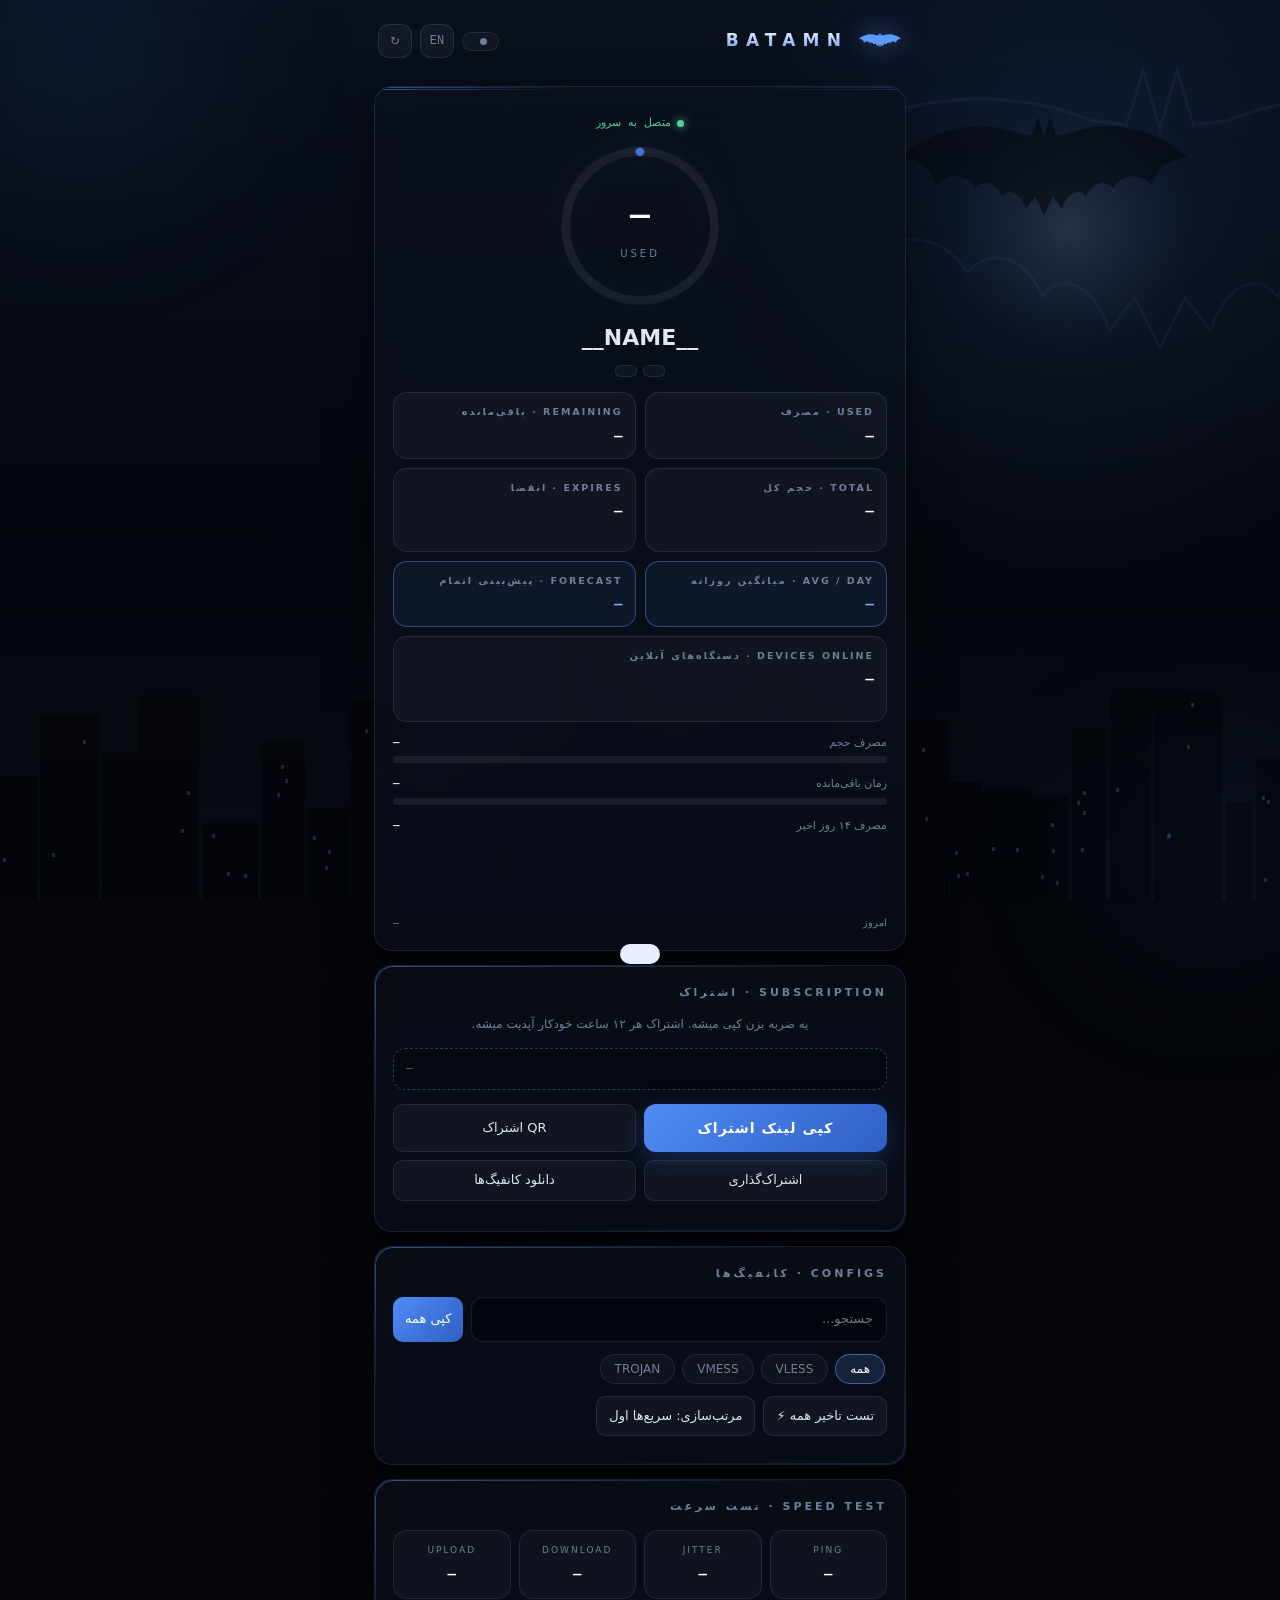
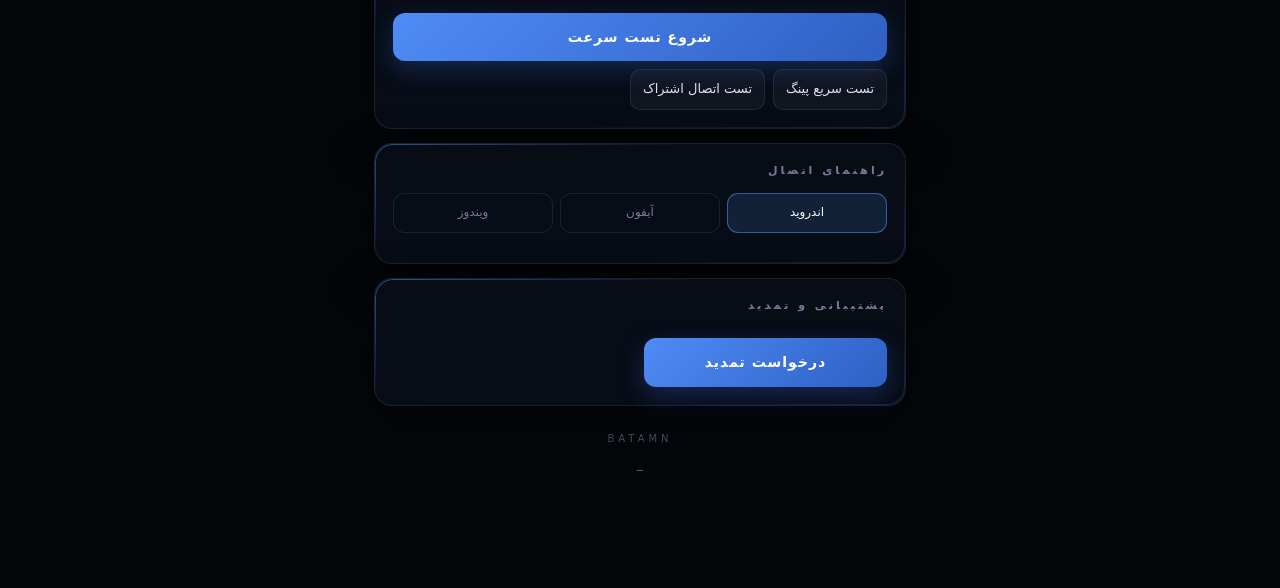
==== commit be6bc1e9: "Add files via upload" ====
--- a/sub.html
+++ b/sub.html
@@ -31,10 +31,10 @@
 .nx-chips{display:flex;gap:6px;justify-content:center;flex-wrap:wrap;margin-top:10px}
 .nx-mchip{font-family:var(--fm);font-size:10.5px;direction:ltr;color:var(--mu);border:1px solid var(--line);background:rgba(255,255,255,.03);padding:5px 10px;border-radius:99px;cursor:pointer;max-width:100%;overflow:hidden;text-overflow:ellipsis;white-space:nowrap}
 .nx-mchip:active{border-color:var(--ac);color:var(--tx)}
-.nx-grid{display:grid;grid-template-columns:repeat(2,1fr);gap:9px;margin-top:15px;text-align:right}
-.nx-t{background:rgba(255,255,255,.035);border:1px solid var(--line);border-radius:14px;padding:11px 12px}
-.nx-t small{display:block;color:var(--mu);font-size:9.5px;letter-spacing:2px;margin-bottom:5px;font-weight:600}
-.nx-t b{font-size:15px;font-weight:600;color:#fff;font-family:var(--fm);direction:ltr;display:inline-block}
+.nx-grid{display:grid;grid-template-columns:repeat(2,minmax(0,1fr));gap:9px;margin-top:15px;text-align:right}
+.nx-t{background:rgba(255,255,255,.035);border:1px solid var(--line);border-radius:14px;padding:11px 12px;min-width:0;overflow:hidden}
+.nx-t small{display:block;color:var(--mu);font-size:9.5px;letter-spacing:2px;margin-bottom:5px;font-weight:600;white-space:nowrap;overflow:hidden;text-overflow:ellipsis}
+.nx-t b{font-size:14px;font-weight:600;color:#fff;font-family:var(--fm);direction:ltr;display:block;max-width:100%;overflow:hidden;text-overflow:ellipsis;white-space:nowrap}
 .nx-t em{display:block;font-style:normal;color:var(--mu);font-size:10.5px;margin-top:2px;min-height:15px}
 .nx-t.hl{border-color:rgba(var(--rgb),.4);background:rgba(var(--rgb),.08)}
 .nx-t.hl b{color:var(--ac3)}
@@ -68,6 +68,7 @@
 .nx-cf b{font-size:13.5px;display:block;overflow:hidden;text-overflow:ellipsis;white-space:nowrap}
 .nx-cf small{color:var(--mu);font-size:10px;font-family:var(--fm);direction:ltr;display:block;margin-top:2px}
 .nx-proto{font-size:9px;font-weight:700;letter-spacing:1px;padding:3px 8px;border-radius:99px;background:rgba(var(--rgb),.12);color:var(--ac3);border:1px solid rgba(var(--rgb),.3);flex:none;font-family:var(--fm)}
+.nx-loc{font-size:15.5px;font-weight:800;letter-spacing:.01em;background:linear-gradient(135deg,var(--ac3),var(--ac));-webkit-background-clip:text;background-clip:text;color:transparent}
 .nx-ms{font-family:var(--fm);font-size:10.5px;font-weight:700;direction:ltr;flex:none;min-width:64px;text-align:center;padding:4px 6px;border-radius:99px;border:1px solid var(--line);color:var(--mu)}
 .nx-ms.g{color:var(--ok);border-color:rgba(79,209,160,.4)}.nx-ms.y{color:var(--warn);border-color:rgba(232,179,74,.4)}.nx-ms.r{color:var(--bad);border-color:rgba(239,107,127,.4)}
 .nx-q{display:none;background:#fff;border-radius:14px;padding:8px;width:180px;height:180px;margin:4px auto 12px}
@@ -169,6 +170,7 @@
 function toast(t){var e=$('toast');e.textContent=t;e.className='s';setTimeout(function(){e.className=''},1600)}
 function cp(t,m){try{if(navigator.clipboard&&window.isSecureContext!==false){navigator.clipboard.writeText(t).then(function(){toast(m)},function(){fb()})}else fb()}catch(e){fb()}function fb(){try{var a=document.createElement('textarea');a.value=t;a.style.position='fixed';a.style.opacity='0';document.body.appendChild(a);a.select();document.execCommand('copy');a.remove()}catch(_){}toast(m)}}
 function B(n){var u=['B','KB','MB','GB','TB'],i=0;n=Math.max(0,+n||0);while(n>=1024&&i<4){n/=1024;i++}return n.toFixed(i>1?2:0)+' '+u[i]}
+function esc(s){return String(s==null?'':s).replace(/[&<>"']/g,function(c){return{'&':'&amp;','<':'&lt;','>':'&gt;','"':'&quot;',"'":'&#39;'}[c]})}
 function faDate(ts){try{if(LG==='fa')return new Intl.DateTimeFormat('fa-IR-u-ca-persian',{year:'numeric',month:'long',day:'numeric'}).format(new Date(ts));return new Intl.DateTimeFormat('en-US',{year:'numeric',month:'short',day:'numeric'}).format(new Date(ts))}catch(e){return ''}}
 var STMAP={fa:{active:['فعال','ok'],off:['غیرفعال','bad'],expired:['منقضی شده','bad'],limited:['حجم تمام شده','bad']},en:{active:['Active','ok'],off:['Disabled','bad'],expired:['Expired','bad'],limited:['Out of data','bad']}};
 function setPill(s){var m=(STMAP[LG]||STMAP.fa)[s]||STMAP.fa[s]||STMAP.fa.off;$('stp').className='pill '+m[1];$('stp').lastChild.textContent=m[0]}
@@ -264,10 +266,11 @@
 function protoOf(l){try{return l.split('://')[0].toLowerCase()}catch(e){return ''}}
 function parseLink(l){var m=/@([^:/?#]+)/.exec(l||'');var host=m?m[1]:'';var pm=/[?&]path=([^&]+)/.exec(l||'');var path='/';try{if(pm)path=decodeURIComponent(pm[1])}catch(e){if(pm)path=pm[1]}if(path.charAt(0)!=='/')path='/'+path;return{host:host,path:path}}
 function msHtml(gi){if(!(gi in PING))return '';var v=PING[gi];if(v==null)return '<span class="nx-ms">timeout</span>';var c=v<350?'g':v<900?'y':'r';return '<span class="nx-ms '+c+'">'+Math.round(v)+' ms</span>'}
-function renderCf(){var q=($('cfq').value||'').toLowerCase();var l=D.links.filter(function(x){var p=protoOf(x.l);return (FL==='all'||p===FL)&&(!q||x.n.toLowerCase().indexOf(q)>=0)});
+function dispName(x){return x.loc||x.n}
+function renderCf(){var q=($('cfq').value||'').toLowerCase();var l=D.links.filter(function(x){var p=protoOf(x.l);return (FL==='all'||p===FL)&&(!q||x.n.toLowerCase().indexOf(q)>=0||(x.loc||'').toLowerCase().indexOf(q)>=0)});
   if(SORTED)l=l.slice().sort(function(a,b){var x=PING[D.links.indexOf(a)],y=PING[D.links.indexOf(b)];if(x==null&&y==null)return 0;if(x==null)return 1;if(y==null)return -1;return x-y});
   $('ccn').textContent=l.length+' / '+D.links.length;
-  $('cfs').innerHTML=l.length?l.map(function(x){var gi=D.links.indexOf(x);var p=protoOf(x.l).toUpperCase();return '<div class="nx-cf"><div class="badge">'+x.n.slice(0,2).toUpperCase()+'</div><div class="g" data-c="'+gi+'"><b>'+x.n+'</b><small>'+p+' · '+(LG==='fa'?'بزن کپی میشه':'tap to copy')+'</small></div>'+msHtml(gi)+'<span class="nx-proto">'+p+'</span><div style="display:flex;gap:6px"><button class="sm" data-q="'+gi+'">QR</button><button class="sm p" data-c="'+gi+'">✓</button></div></div><div class="nx-q" id="q'+gi+'">'+x.qr+'</div>'}).join(''):'<div class="empty">—</div>'}
+  $('cfs').innerHTML=l.length?l.map(function(x){var gi=D.links.indexOf(x);var p=protoOf(x.l).toUpperCase();var dn=dispName(x);return '<div class="nx-cf"><div class="badge">'+esc(dn.slice(0,2).toUpperCase())+'</div><div class="g" data-c="'+gi+'"><b class="nx-loc">'+esc(dn)+'</b><small>'+p+' · '+esc(x.n)+(x.eg?' · 🚪 '+esc(x.eg):'')+' · '+(LG==='fa'?'بزن کپی میشه':'tap to copy')+'</small></div>'+msHtml(gi)+'<span class="nx-proto">'+p+'</span><div style="display:flex;gap:6px"><button class="sm" data-q="'+gi+'">QR</button><button class="sm p" data-c="'+gi+'">✓</button></div></div><div class="nx-q" id="q'+gi+'">'+x.qr+'</div>'}).join(''):'<div class="empty">—</div>'}
 renderCf();
 $('cfq').oninput=renderCf;
 $('fch').onclick=function(e){var b=e.target.closest('[data-p]');if(!b)return;FL=b.dataset.p;var all=this.querySelectorAll('.nx-fc');for(var i=0;i<all.length;i++)all[i].classList.remove('on');b.classList.add('on');renderCf()};
--- a/style.css
+++ b/style.css
@@ -44,9 +44,9 @@
 .bar i{display:block;height:100%;width:0;border-radius:9px;background:linear-gradient(90deg,var(--ac2),var(--ac3));transition:width .6s}
 .bar i.w{background:linear-gradient(90deg,#b98a2c,var(--warn))}.bar i.d{background:linear-gradient(90deg,#b23a4d,var(--bad))}
 .kv{display:grid;grid-template-columns:repeat(2,1fr);gap:8px;margin-top:4px}
-.kv div{background:rgba(255,255,255,.03);border:1px solid var(--line);border-radius:12px;padding:10px 12px}
+.kv div{background:rgba(255,255,255,.03);border:1px solid var(--line);border-radius:12px;padding:10px 12px;min-width:0;overflow:hidden}
 .kv small{display:block;color:var(--mu);font-size:10px;letter-spacing:1.5px;margin-bottom:3px}
-.kv b{font-size:13px;font-weight:600;direction:ltr;display:inline-block}
+.kv b{font-size:13px;font-weight:600;direction:ltr;display:block;max-width:100%;overflow:hidden;text-overflow:ellipsis;white-space:nowrap}
 /* users */
 .u .h{display:flex;justify-content:space-between;align-items:center}
 .u .h b{font-size:16px}
@@ -94,18 +94,19 @@
 
 /* ===== v3 additions ===== */
 .wrap{padding-bottom:110px}
-.dock{position:fixed;z-index:20;bottom:max(14px,env(safe-area-inset-bottom));left:50%;transform:translateX(-50%);display:flex;gap:2px;padding:6px;border-radius:22px;
+.dock{position:fixed;z-index:20;bottom:max(14px,env(safe-area-inset-bottom));left:50%;transform:translateX(-50%);display:flex;gap:2px;padding:6px;border-radius:22px;max-width:96vw;overflow-x:auto;
  background:var(--dock);backdrop-filter:blur(18px);-webkit-backdrop-filter:blur(18px);border:1px solid var(--line);box-shadow:0 14px 40px rgba(0,0,0,.6)}
-.dock button{display:flex;flex-direction:column;align-items:center;gap:3px;min-width:62px;padding:8px 6px;border:0;border-radius:16px;background:transparent;color:var(--mu);font:inherit;font-size:10px;cursor:pointer;transition:.2s}
+.dock button{display:flex;flex-direction:column;align-items:center;gap:3px;min-width:56px;padding:8px 6px;border:0;border-radius:16px;background:transparent;color:var(--mu);font:inherit;font-size:10px;cursor:pointer;transition:.2s;flex:1}
+@media(max-width:480px){.dock button{min-width:50px;font-size:9px;padding:7px 4px}.dock button svg{width:19px;height:19px}}
 .dock button svg{width:21px;height:21px;fill:none;stroke:currentColor;stroke-width:1.8;stroke-linecap:round;stroke-linejoin:round}
 .dock button.on{color:#fff;background:linear-gradient(135deg,rgba(var(--rgb),.35),rgba(var(--rgb2),.18));box-shadow:inset 0 0 0 1px rgba(var(--rgb),.35)}
 .sec{display:flex;align-items:center;justify-content:space-between;margin:2px 2px 12px}
 .sec h2{margin:0;font-size:18px;font-weight:600}
-.sg{display:grid;grid-template-columns:repeat(4,1fr);gap:10px;margin-bottom:14px}
+.sg{display:grid;grid-template-columns:repeat(4,minmax(0,1fr));gap:10px;margin-bottom:14px}
 @media(max-width:760px){.sg{grid-template-columns:repeat(2,1fr)}}
-.sc{background:var(--card);backdrop-filter:blur(14px);border:1px solid var(--line);border-radius:16px;padding:14px}
+.sc{background:var(--card);backdrop-filter:blur(14px);border:1px solid var(--line);border-radius:16px;padding:14px;min-width:0;overflow:hidden}
 .sc small{display:block;color:var(--mu);font-size:10px;letter-spacing:2px;margin-bottom:8px}
-.sc b{font-size:22px;font-weight:600;color:#eaf1ff;direction:ltr;display:inline-block}
+.sc b{font-size:22px;font-weight:600;color:#eaf1ff;direction:ltr;display:block;max-width:100%;overflow:hidden;text-overflow:ellipsis;white-space:nowrap}
 .sp-l{width:100%;height:64px;margin-top:6px}
 .lab{display:block;color:var(--mu);font-size:11px;margin:2px 2px 6px}
 .row2{display:grid;grid-template-columns:1fr 1fr;gap:10px}
@@ -261,9 +262,9 @@
 /* ===== v7: online, devices, speed ===== */
 .sp4{display:grid;grid-template-columns:repeat(4,1fr);gap:8px;margin-bottom:14px}
 @media(max-width:480px){.sp4{grid-template-columns:repeat(2,1fr)}}
-.sp4 div{background:rgba(255,255,255,.03);border:1px solid var(--line);border-radius:14px;padding:12px 6px;text-align:center}
+.sp4 div{background:rgba(255,255,255,.03);border:1px solid var(--line);border-radius:14px;padding:12px 6px;text-align:center;min-width:0;overflow:hidden}
 .sp4 small{display:block;color:var(--mu);font-size:9px;letter-spacing:2px;margin-bottom:6px}
-.sp4 b{font-family:var(--fm);font-size:15px;font-weight:600;color:#fff;direction:ltr;display:inline-block}
+.sp4 b{font-family:var(--fm);font-size:14px;font-weight:600;color:#fff;direction:ltr;display:block;max-width:100%;overflow:hidden;text-overflow:ellipsis;white-space:nowrap}
 .sub2{display:block;color:var(--mu);font-size:10.5px;margin-top:4px;font-family:var(--fm)}
 .onc{display:inline-flex;align-items:center;gap:6px;font-family:var(--fm);direction:ltr}
 .onc i{width:7px;height:7px;border-radius:50%;background:var(--mu);opacity:.5}
@@ -291,8 +292,39 @@
 .ipk{display:inline-flex;align-items:center;gap:6px;background:rgba(var(--rgb),.08);border:1px solid var(--line);border-radius:99px;padding:3px 6px 3px 4px;margin:1px 0}
 .ipk i{font-style:normal;cursor:pointer;color:var(--bad);font-size:11px;border-radius:50%;width:18px;height:18px;display:inline-flex;align-items:center;justify-content:center;background:rgba(239,107,127,.12)}
 .ipk i:hover{background:var(--bad);color:#fff}
+.srow{display:flex;align-items:center;gap:8px;margin-bottom:10px;color:var(--mu);font-size:12px}
+.srow select{width:auto;margin:0;padding:8px 10px;font-size:12px;flex:1}
+select[data-eg]{max-width:100%}
+@media(max-width:480px){.ib{flex-wrap:wrap}select[data-eg]{width:100%}}
+.orow{flex-wrap:wrap;row-gap:6px}
 [data-theme=light] body:before{background:linear-gradient(180deg,rgba(255,255,255,.4),rgba(232,237,244,.7))}
 [data-theme=light] .brand b,[data-theme=light] .sc b,[data-theme=light] .big b,[data-theme=light] .gg b,[data-theme=light] .ringw b,[data-theme=light] .tile b,[data-theme=light] .spx-ring b,[data-theme=light] .sp4 b{color:#0f1f38}
 [data-theme=light] input,[data-theme=light] select{background:rgba(255,255,255,.9);color:#0f1f38}
 [data-theme=light] .lg h1{color:#0f1f38}
 [data-theme=light] #toast{background:#0f1f38;color:#fff}
+
+/* ===== v9: new login design ===== */
+#login{background:radial-gradient(1000px 500px at 50% -10%,rgba(var(--rgb2),.35),transparent 60%),radial-gradient(800px 500px at 85% 110%,rgba(var(--rgb),.14),transparent 60%),var(--bg)}
+.lorb{position:absolute;border-radius:50%;filter:blur(100px);pointer-events:none;opacity:.55}
+.lorb.a{width:340px;height:340px;top:-100px;right:-80px;background:radial-gradient(circle,rgba(var(--rgb),.4),transparent 70%);animation:fl1 8s ease-in-out infinite}
+.lorb.b{width:300px;height:300px;bottom:-90px;left:-70px;background:radial-gradient(circle,rgba(var(--rgb2),.4),transparent 70%);animation:fl1 10s ease-in-out infinite reverse}
+.lgrid{position:absolute;inset:0;pointer-events:none;opacity:.5;background-image:linear-gradient(rgba(var(--lr),.06) 1px,transparent 1px),linear-gradient(90deg,rgba(var(--lr),.06) 1px,transparent 1px);background-size:44px 44px;mask-image:radial-gradient(ellipse 70% 60% at 50% 45%,#000 30%,transparent 75%);-webkit-mask-image:radial-gradient(ellipse 70% 60% at 50% 45%,#000 30%,transparent 75%)}
+.lg2{width:min(92vw,380px);text-align:center;padding:38px 28px 26px;position:relative;overflow:hidden;opacity:0;transform:translateY(26px);animation:lrise .9s .15s cubic-bezier(.2,.8,.2,1) forwards}
+@keyframes lrise{to{opacity:1;transform:none}}
+.lg2:before{content:"";position:absolute;left:14%;right:14%;top:0;height:1px;background:linear-gradient(90deg,transparent,var(--ac),transparent)}
+.lg2.shake{animation:lshake .45s}
+@keyframes lshake{20%{transform:translateX(-9px)}40%{transform:translateX(8px)}60%{transform:translateX(-5px)}80%{transform:translateX(4px)}}
+.lring{width:86px;height:86px;margin:0 auto 14px;border-radius:28px;display:flex;align-items:center;justify-content:center;background:linear-gradient(135deg,rgba(var(--rgb),.25),rgba(var(--rgb2),.12));border:1px solid rgba(var(--rgb),.4);box-shadow:0 0 40px rgba(var(--rgb),.25),inset 0 0 20px rgba(var(--rgb),.12)}
+.lring svg{width:52px;height:26px;color:var(--ac3);filter:drop-shadow(0 0 10px rgba(var(--rgb),.6))}
+.lg2 h1{margin:0;font-size:26px;font-weight:700;letter-spacing:.45em;padding-left:.45em;background:linear-gradient(180deg,#fff,rgba(var(--rgb),.85));-webkit-background-clip:text;background-clip:text;color:transparent}
+.lg2 p{margin:8px 0 26px;font-size:10px;letter-spacing:5px;color:var(--mu);font-family:var(--fm)}
+.lpass{position:relative;margin-bottom:12px}
+.lpass input{margin:0!important;padding-left:48px;text-align:center;letter-spacing:3px}
+.lpass input[type=text]{letter-spacing:1px}
+#eye{position:absolute;left:8px;top:50%;transform:translateY(-50%);width:34px;height:34px;border:0;border-radius:10px;background:transparent;font-size:16px;cursor:pointer;opacity:.7}
+#eye:hover{opacity:1;background:rgba(var(--rgb),.1)}
+.lg2 .btn{margin-top:2px}
+.lg2 .err{min-height:20px;color:var(--bad);font-size:12.5px;margin-top:10px}
+.lg2 .lgf{margin-top:12px;font-size:10px;letter-spacing:3px;color:var(--mu);opacity:.7}
+#login.go .lg2{animation:none;opacity:0;transform:scale(.94);transition:.45s}
+[data-theme=light] .lg2 h1{background:linear-gradient(180deg,#0f1f38,#3b82f6);-webkit-background-clip:text;background-clip:text;color:transparent}
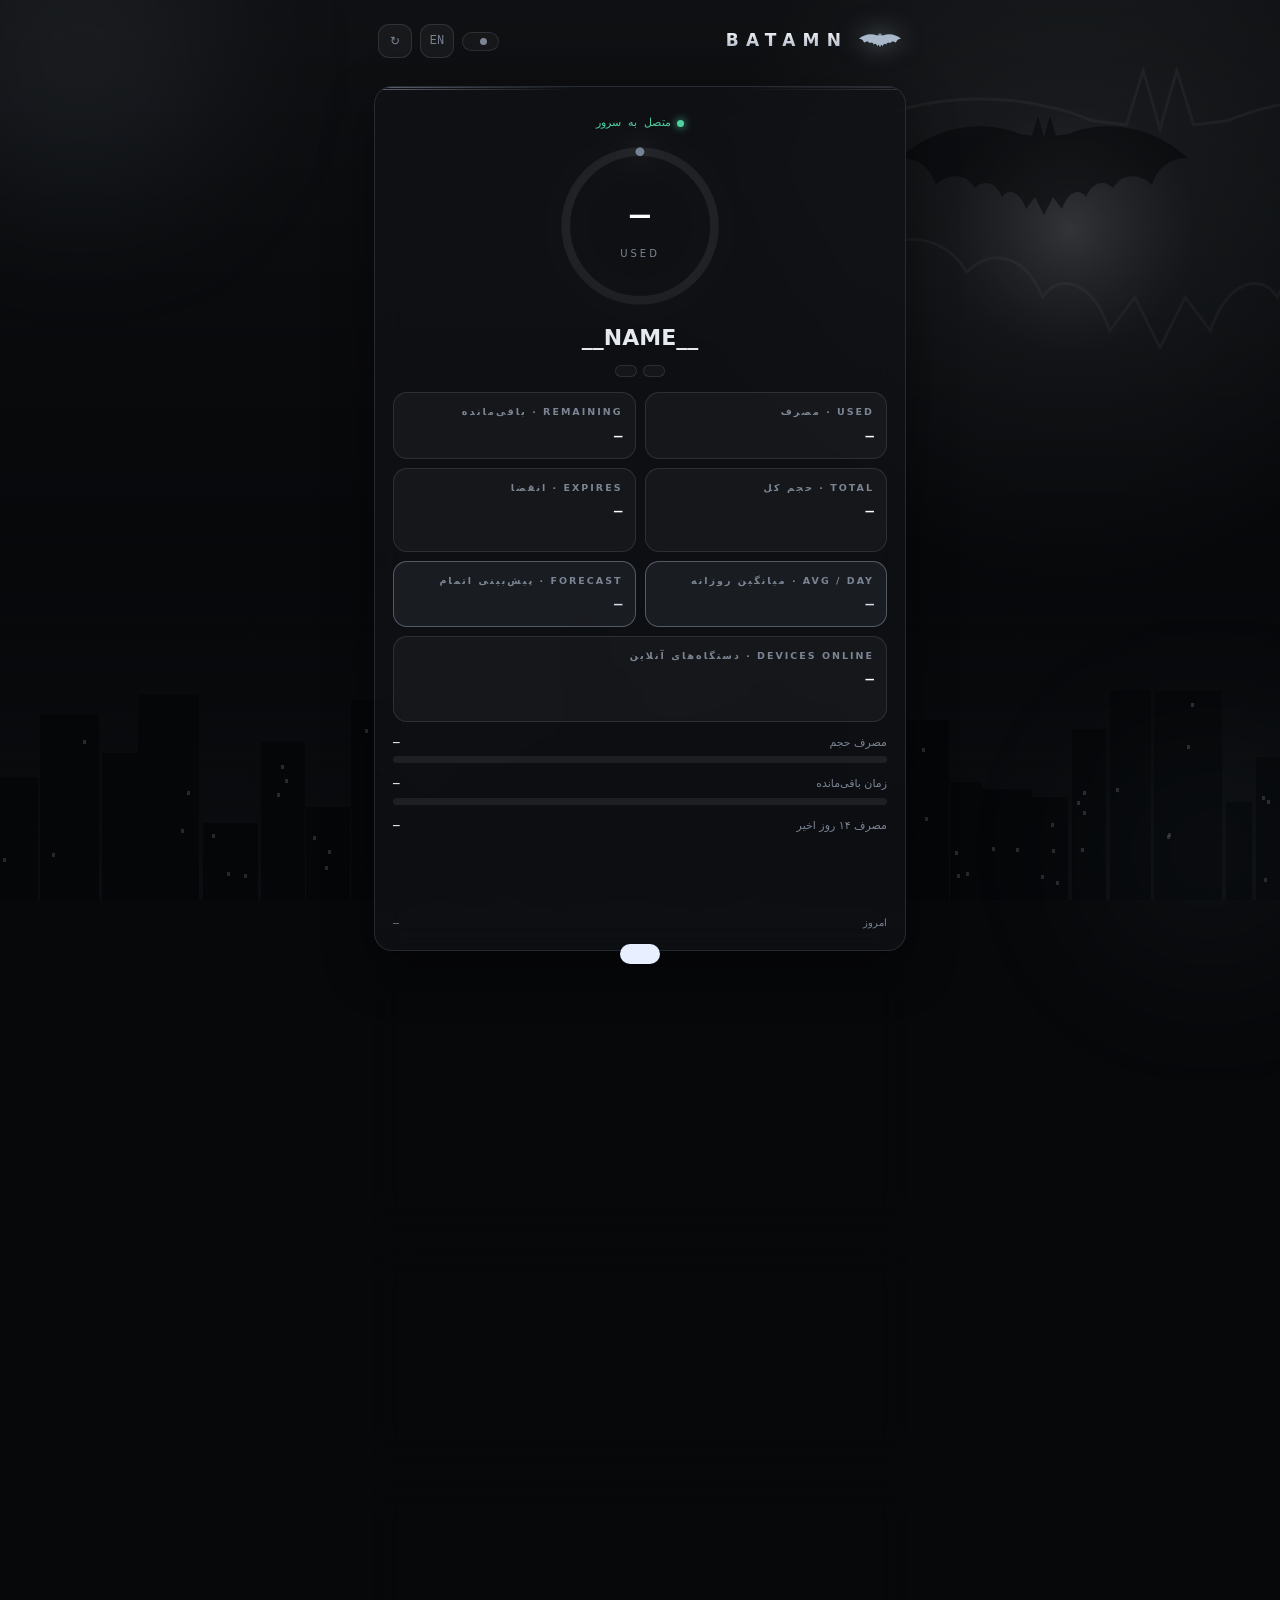
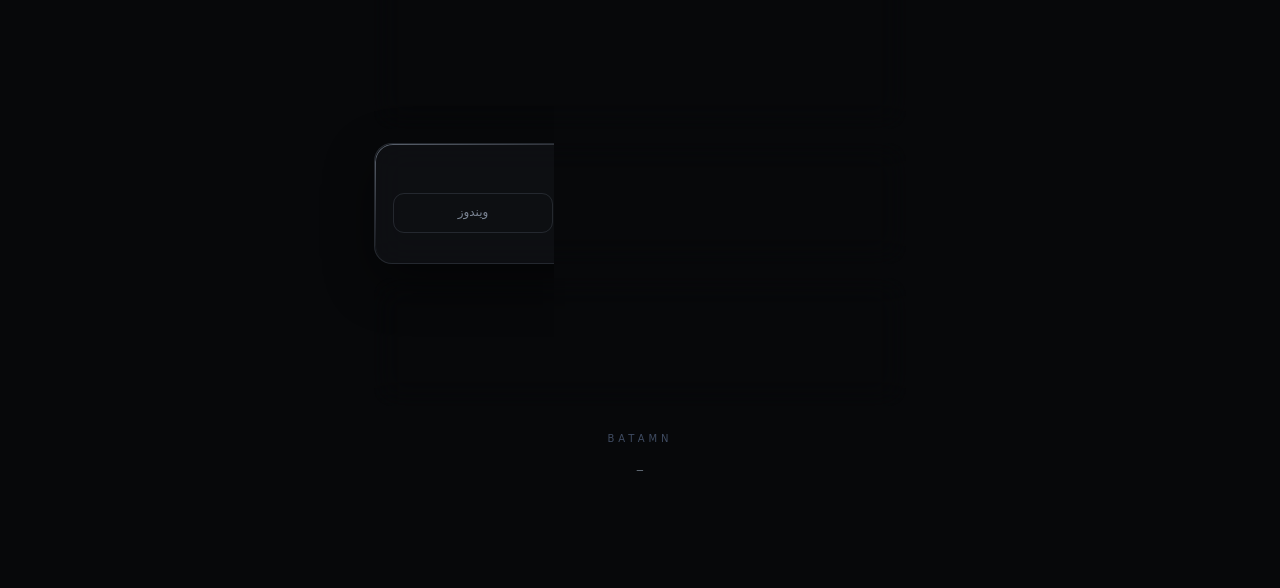
==== commit 22797b3c: "Add files via upload" ====
--- a/sub.html
+++ b/sub.html
@@ -130,16 +130,18 @@
     <div class="nx-subbox" id="subbox">—</div>
     <div class="nx-actions"><button class="btn" id="cs" data-i="copy">کپی لینک اشتراک</button><button class="sm" id="qrbtn" data-i="qr">QR اشتراک</button></div>
     <div class="nx-actions" style="margin-top:8px"><button class="sm" id="shareBtn" data-i="share">اشتراک‌گذاری</button><button class="sm" id="dlBtn" data-i="dl">دانلود کانفیگ‌ها</button></div>
-    <div class="nx-actions" style="margin-top:8px;display:none" id="altWrap"><button class="sm" id="altBtn" style="grid-column:1/-1">🔀 <span id="altTx"></span></button></div>
+    <div class="nx-actions" style="margin-top:8px;display:none" id="altWrap"><button class="sm" id="altBtn" style="grid-column:1/-1"><svg class="svgi" viewBox="0 0 24 24"><path d="M3 7h4l10 10h4M3 17h4l3-3M14 10l3-3h4M18 4l3 3-3 3M18 14l3 3-3 3"/></svg> <span id="altTx"></span></button></div>
     <div class="nx-apps" id="apps"></div>
   </div>
 
   <div class="card" id="cc" style="margin-top:14px"><h3><span data-i="cfgt">Configs · کانفیگ‌ها</span><span id="ccn"></span></h3>
     <div class="nx-cfg-tools"><input id="cfq" data-ph="search" placeholder="جستجو..."><button class="sm p" id="copyAll" data-i="copyall">کپی همه</button></div>
     <div class="nx-fch" id="fch"><button class="nx-fc on" data-p="all" data-i="all">همه</button><button class="nx-fc" data-p="vless">VLESS</button><button class="nx-fc" data-p="vmess">VMESS</button><button class="nx-fc" data-p="trojan">TROJAN</button></div>
-    <div class="nx-row2" style="margin-bottom:10px"><button class="sm" id="pingAll" data-i="pingall">تست تاخیر همه ⚡</button><button class="sm" id="sortPing" data-i="sort">مرتب‌سازی: سریع‌ها اول</button></div>
+    <div class="nx-row2" style="margin-bottom:10px"><button class="sm" id="pingAll" data-i="pingall">تست تاخیر همه</button><button class="sm" id="sortPing" data-i="sort">مرتب‌سازی: سریع‌ها اول</button></div>
     <div id="cfs"></div>
   </div>
+
+  <div class="card" id="sshc" style="margin-top:14px;display:none"><h3><span>SSH · WebSocket</span></h3><div id="sshl"></div><p class="hint" style="margin:10px 0 0">برای HTTP Injector، HTTP Custom و NapsternetV: حالت SSH با Payload، پورت 443 و TLS</p></div>
 
   <div class="card" id="spc" style="margin-top:14px"><h3><span data-i="spdt">Speed test · تست سرعت</span><span id="sst"></span></h3><div class="sp4"><div><small>PING</small><b id="s_p">—</b></div><div><small>JITTER</small><b id="s_j">—</b></div><div><small>DOWNLOAD</small><b id="s_d">—</b></div><div><small>UPLOAD</small><b id="s_u">—</b></div></div><button class="btn" id="s_go" data-i="go">شروع تست سرعت</button><div class="nx-row2" style="margin-top:8px"><button class="sm" id="pingBtn" data-i="qping">تست سریع پینگ</button><button class="sm" id="connBtn" data-i="conn">تست اتصال اشتراک</button></div></div>
 
@@ -148,7 +150,7 @@
     <ol class="st" id="guide"></ol>
   </div>
 
-  <div class="card" id="payc" style="margin-top:14px;display:none"><h3><span data-i="payt">پرداخت و تمدید 💳</span></h3><div class="nx-pay" id="paybox"><div style="flex:1"><small data-i="cardn">شماره کارت (بزن کپی میشه)</small><b id="paycard"></b></div><span style="font-size:22px">💳</span></div><div class="nx-actions" style="margin-top:10px"><button class="btn" id="paylink" data-i="paygo" style="display:none">پرداخت آنلاین</button></div></div>
+  <div class="card" id="payc" style="margin-top:14px;display:none"><h3><span data-i="payt">پرداخت و تمدید</span></h3><div class="nx-pay" id="paybox"><div style="flex:1"><small data-i="cardn">شماره کارت (بزن کپی میشه)</small><b id="paycard"></b></div><span style="font-size:22px"><svg class="svgi" style="width:26px;height:26px" viewBox="0 0 24 24"><rect x="2.5" y="5" width="19" height="14" rx="2.5"/><path d="M2.5 10h19M6 15h4"/></svg></span></div><div class="nx-actions" style="margin-top:10px"><button class="btn" id="paylink" data-i="paygo" style="display:none">پرداخت آنلاین</button></div></div>
 
   <div class="card ct" id="ctc" style="margin-top:14px"><h3><span data-i="supt">پشتیبانی و تمدید</span></h3><div class="ctr" id="ctr" style="display:flex;gap:10px;flex-wrap:wrap"></div>
     <div class="nx-actions" style="margin-top:10px"><button class="btn" id="renewBtn" data-i="renew">درخواست تمدید</button></div></div>
@@ -162,9 +164,12 @@
 <div id="toast"></div>
 <script src="/speed.js"></script>
 <script>
+var SIC={pause:'<circle cx="12" cy="12" r="9"/><path d="M10 9v6M14 9v6"/>',hourglass:'<path d="M6 3h12M6 21h12M7 3c0 5 5 6 5 9s-5 4-5 9M17 3c0 5-5 6-5 9s5 4 5 9"/>',box:'<path d="M3 7.5L12 3l9 4.5v9L12 21l-9-4.5v-9zM3 7.5L12 12l9-4.5M12 12v9"/>',copy:'<rect x="8" y="8" width="12" height="12" rx="2"/><path d="M16 8V6a2 2 0 00-2-2H6a2 2 0 00-2 2v8a2 2 0 002 2h2"/>'};
+function ico(n){return '<svg class="svgi" viewBox="0 0 24 24">'+(SIC[n]||'')+'</svg>'}
+function okt(){return (typeof LG!=='undefined'&&LG==='en')?'Done':'انجام شد'}
 var D=__DATA__,$=function(i){return document.getElementById(i)};
-var I18N={fa:{used:'USED · مصرف',rem:'REMAINING · باقی‌مانده',tot:'TOTAL · حجم کل',exp:'EXPIRES · انقضا',avg:'AVG / DAY · میانگین روزانه',fc:'FORECAST · پیش‌بینی اتمام',dev:'DEVICES ONLINE · دستگاه‌های آنلاین',mvol:'مصرف حجم',mtime:'زمان باقی‌مانده',m14:'مصرف ۱۴ روز اخیر',today:'امروز',subt:'Subscription · اشتراک',subh:'یه ضربه بزن کپی میشه. اشتراک هر ۱۲ ساعت خودکار آپدیت میشه.',copy:'کپی لینک اشتراک',qr:'QR اشتراک',share:'اشتراک‌گذاری',dl:'دانلود کانفیگ‌ها',cfgt:'Configs · کانفیگ‌ها',copyall:'کپی همه',all:'همه',pingall:'تست تاخیر همه ⚡',sort:'مرتب‌سازی: سریع‌ها اول',spdt:'Speed test · تست سرعت',go:'شروع تست سرعت',qping:'تست سریع پینگ',conn:'تست اتصال اشتراک',guidet:'راهنمای اتصال',and:'اندروید',ios:'آیفون',win:'ویندوز',payt:'پرداخت و تمدید 💳',cardn:'شماره کارت (بزن کپی میشه)',paygo:'پرداخت آنلاین',supt:'پشتیبانی و تمدید',renew:'درخواست تمدید',copy2:'کپی',dlqr:'دانلود',close:'بستن',search:'جستجو...'},
-en:{used:'USED',rem:'REMAINING',tot:'TOTAL',exp:'EXPIRES',avg:'AVG / DAY',fc:'FORECAST',dev:'DEVICES ONLINE',mvol:'Volume usage',mtime:'Time left',m14:'Last 14 days',today:'today',subt:'Subscription',subh:'Tap to copy. Auto-updates every 12 hours.',copy:'Copy subscription link',qr:'Subscription QR',share:'Share',dl:'Download configs',cfgt:'Configs',copyall:'Copy all',all:'All',pingall:'Ping all ⚡',sort:'Sort: fastest first',spdt:'Speed test',go:'Start speed test',qping:'Quick ping',conn:'Test subscription',guidet:'Setup guide',and:'Android',ios:'iOS',win:'Windows',payt:'Payment 💳',cardn:'Card number (tap to copy)',paygo:'Pay online',supt:'Support & renewal',renew:'Request renewal',copy2:'Copy',dlqr:'Download',close:'Close',search:'Search...'}};
+var I18N={fa:{used:'USED · مصرف',rem:'REMAINING · باقی‌مانده',tot:'TOTAL · حجم کل',exp:'EXPIRES · انقضا',avg:'AVG / DAY · میانگین روزانه',fc:'FORECAST · پیش‌بینی اتمام',dev:'DEVICES ONLINE · دستگاه‌های آنلاین',mvol:'مصرف حجم',mtime:'زمان باقی‌مانده',m14:'مصرف ۱۴ روز اخیر',today:'امروز',subt:'Subscription · اشتراک',subh:'یه ضربه بزن کپی میشه. اشتراک هر ۱۲ ساعت خودکار آپدیت میشه.',copy:'کپی لینک اشتراک',qr:'QR اشتراک',share:'اشتراک‌گذاری',dl:'دانلود کانفیگ‌ها',cfgt:'Configs · کانفیگ‌ها',copyall:'کپی همه',all:'همه',pingall:'تست تاخیر همه',sort:'مرتب‌سازی: سریع‌ها اول',spdt:'Speed test · تست سرعت',go:'شروع تست سرعت',qping:'تست سریع پینگ',conn:'تست اتصال اشتراک',guidet:'راهنمای اتصال',and:'اندروید',ios:'آیفون',win:'ویندوز',payt:'پرداخت و تمدید',cardn:'شماره کارت (بزن کپی میشه)',paygo:'پرداخت آنلاین',supt:'پشتیبانی و تمدید',renew:'درخواست تمدید',copy2:'کپی',dlqr:'دانلود',close:'بستن',search:'جستجو...'},
+en:{used:'USED',rem:'REMAINING',tot:'TOTAL',exp:'EXPIRES',avg:'AVG / DAY',fc:'FORECAST',dev:'DEVICES ONLINE',mvol:'Volume usage',mtime:'Time left',m14:'Last 14 days',today:'today',subt:'Subscription',subh:'Tap to copy. Auto-updates every 12 hours.',copy:'Copy subscription link',qr:'Subscription QR',share:'Share',dl:'Download configs',cfgt:'Configs',copyall:'Copy all',all:'All',pingall:'Ping all',sort:'Sort: fastest first',spdt:'Speed test',go:'Start speed test',qping:'Quick ping',conn:'Test subscription',guidet:'Setup guide',and:'Android',ios:'iOS',win:'Windows',payt:'Payment',cardn:'Card number (tap to copy)',paygo:'Pay online',supt:'Support & renewal',renew:'Request renewal',copy2:'Copy',dlqr:'Download',close:'Close',search:'Search...'}};
 var LG=localStorage.nxlang||'fa';
 function T(k){return (I18N[LG]&&I18N[LG][k])||I18N.fa[k]||k}
 function toast(t){var e=$('toast');e.textContent=t;e.className='s';setTimeout(function(){e.className=''},1600)}
@@ -205,8 +210,8 @@
     $('chart').innerHTML=dys.map(function(v,i){var h=Math.max(4,v/mx*100);return '<i style="height:'+h+'%" class="'+(i===dys.length-1?'today':'')+'" title="'+B(v)+'"></i>'}).join('');
   }else{$('chart').innerHTML='<div class="empty">—</div>'}
 }else{
-  var msgs={fa:{off:['💤','غیرفعاله','این اشتراک توسط مدیر غیرفعال شده. به پشتیبانی پیام بده.'],expired:['⌛','تموم شده','مدت اشتراکت تموم شده. برای تمدید دکمه تمدید رو بزن.'],limited:['📦','حجمت تموم شده','حجم اشتراکت تموم شده. برای تمدید دکمه تمدید رو بزن.']},
-  en:{off:['💤','Disabled','This subscription was disabled. Contact support.'],expired:['⌛','Expired','Your plan expired. Tap renew to extend.'],limited:['📦','Out of data','You ran out of data. Tap renew to extend.']}};
+  var msgs={fa:{off:[ico('pause'),'غیرفعاله','این اشتراک توسط مدیر غیرفعال شده. به پشتیبانی پیام بده.'],expired:[ico('hourglass'),'تموم شده','مدت اشتراکت تموم شده. برای تمدید دکمه تمدید رو بزن.'],limited:[ico('box'),'حجمت تموم شده','حجم اشتراکت تموم شده. برای تمدید دکمه تمدید رو بزن.']},
+  en:{off:[ico('pause'),'Disabled','This subscription was disabled. Contact support.'],expired:[ico('hourglass'),'Expired','Your plan expired. Tap renew to extend.'],limited:[ico('box'),'Out of data','You ran out of data. Tap renew to extend.']}};
   var m=(msgs[LG]||msgs.fa)[D.status]||msgs.fa.off;
   $('liveBox').style.display='none';
   $('deadBox').innerHTML='<div class="nx-dead"><div class="ic">'+m[0]+'</div><h2>'+m[1]+'</h2><p>'+m[2]+'</p><p style="font-family:var(--fm);direction:ltr;margin-top:8px">'+B(D.used)+' / '+(D.limit?B(D.limit):'∞')+'</p></div>';
@@ -232,7 +237,7 @@
 var reloaded=false;
 function pollLive(){fetch('/sub/'+D.id+'/live',{cache:'no-store'}).then(function(r){return r.json()}).then(function(x){dev(x.online,x.max);if(x.status&&x.status!==D.status&&!reloaded){reloaded=true;toast('…');setTimeout(function(){location.reload()},1400)}}).catch(function(){})}
 if(D.status=='active'){setInterval(pollLive,8000)}
-$('rf').onclick=function(){this.textContent='…';pollLive();updClock();var b=this;setTimeout(function(){b.textContent='↻';toast('✓')},900)};
+$('rf').onclick=function(){this.textContent='…';pollLive();updClock();var b=this;setTimeout(function(){b.textContent='↻';toast(okt())},900)};
 $('lng').onclick=function(){LG=LG==='fa'?'en':'fa';localStorage.nxlang=LG;applyLang()};
 function applyLang(){document.documentElement.lang=LG;document.documentElement.dir=LG==='fa'?'rtl':'ltr';$('lng').textContent=LG==='fa'?'EN':'فا';
   document.querySelectorAll('[data-i]').forEach(function(e){e.textContent=T(e.dataset.i)});
@@ -252,13 +257,13 @@
 function subQRHtml(){if(!useAlt)return subQR;return '<img alt="qr" src="/qr?d='+encodeURIComponent(curSub())+'">'}
 $('qrbtn').onclick=function(){openQRM('QR',subQRHtml(),curSub())};
 $('qrmX').onclick=closeQRM;$('qrm').onclick=function(e){if(e.target===$('qrm'))closeQRM()};
-$('qrmCopy').onclick=function(){cp(qrmCap||curSub(),'✓')};
+$('qrmCopy').onclick=function(){cp(qrmCap||curSub(),okt())};
 $('qrmDl').onclick=function(){var s=$('qrmBox').innerHTML;if(!s||s.indexOf('<svg')<0){if(s.indexOf('<img')>=0){window.open($('qrmBox').querySelector('img').src,'_blank');return}toast('—');return}var b=new Blob([s],{type:'image/svg+xml'});var a=document.createElement('a');a.href=URL.createObjectURL(b);a.download='batamn-qr-'+D.id.slice(0,8)+'.svg';document.body.appendChild(a);a.click();setTimeout(function(){URL.revokeObjectURL(a.href);a.remove()},600)};
-function shareOrCopy(){var U2=curSub();if(navigator.share){navigator.share({title:document.title,text:'BATAMN',url:U2}).catch(function(){})}else cp(U2,'✓')}
-$('cs').onclick=function(){cp(curSub(),'✓')};
-$('subbox').onclick=function(){cp(curSub(),'✓')};
+function shareOrCopy(){var U2=curSub();if(navigator.share){navigator.share({title:document.title,text:'BATAMN',url:U2}).catch(function(){})}else cp(U2,okt())}
+$('cs').onclick=function(){cp(curSub(),okt())};
+$('subbox').onclick=function(){cp(curSub(),okt())};
 $('shareBtn').onclick=shareOrCopy;
-$('dlBtn').onclick=function(){var t=D.links.map(function(l){return l.l}).join('\n');var b=new Blob([t],{type:'text/plain'});var a=document.createElement('a');a.href=URL.createObjectURL(b);a.download='batamn-'+D.id.slice(0,8)+'.txt';document.body.appendChild(a);a.click();setTimeout(function(){URL.revokeObjectURL(a.href);a.remove()},600);toast('✓')};
+$('dlBtn').onclick=function(){var t=D.links.map(function(l){return l.l}).join('\n');var b=new Blob([t],{type:'text/plain'});var a=document.createElement('a');a.href=URL.createObjectURL(b);a.download='batamn-'+D.id.slice(0,8)+'.txt';document.body.appendChild(a);a.click();setTimeout(function(){URL.revokeObjectURL(a.href);a.remove()},600);toast(okt())};
 function renderApps(){var U2=curSub(),E2=encodeURIComponent(U2);
   $('apps').innerHTML=[['v2rayNG','Android','v2rayng://install-sub?url='+E2+'&name=BATAMN'],['Hiddify','All','hiddify://import/'+U2+'#BATAMN'],['Streisand','iOS','streisand://import/'+U2],['Shadowrocket','iOS','shadowrocket://add/sub://'+btoa(U2)+'?remark=BATAMN'],['NekoBox','Android','nekobox://import/'+U2],['v2rayN','Windows','v2rayn://import/'+U2]].map(function(a){return '<a class="nx-app" href="'+a[2]+'">'+a[0]+'<small>'+a[1]+'</small></a>'}).join('')}
 renderApps();refreshSub();
@@ -270,26 +275,26 @@
 function renderCf(){var q=($('cfq').value||'').toLowerCase();var l=D.links.filter(function(x){var p=protoOf(x.l);return (FL==='all'||p===FL)&&(!q||x.n.toLowerCase().indexOf(q)>=0||(x.loc||'').toLowerCase().indexOf(q)>=0)});
   if(SORTED)l=l.slice().sort(function(a,b){var x=PING[D.links.indexOf(a)],y=PING[D.links.indexOf(b)];if(x==null&&y==null)return 0;if(x==null)return 1;if(y==null)return -1;return x-y});
   $('ccn').textContent=l.length+' / '+D.links.length;
-  $('cfs').innerHTML=l.length?l.map(function(x){var gi=D.links.indexOf(x);var p=protoOf(x.l).toUpperCase();var dn=dispName(x);return '<div class="nx-cf"><div class="badge">'+esc(dn.slice(0,2).toUpperCase())+'</div><div class="g" data-c="'+gi+'"><b class="nx-loc">'+esc(dn)+'</b><small>'+p+' · '+esc(x.n)+(x.eg?' · 🚪 '+esc(x.eg):'')+' · '+(LG==='fa'?'بزن کپی میشه':'tap to copy')+'</small></div>'+msHtml(gi)+'<span class="nx-proto">'+p+'</span><div style="display:flex;gap:6px"><button class="sm" data-q="'+gi+'">QR</button><button class="sm p" data-c="'+gi+'">✓</button></div></div><div class="nx-q" id="q'+gi+'">'+x.qr+'</div>'}).join(''):'<div class="empty">—</div>'}
+  $('cfs').innerHTML=l.length?l.map(function(x){var gi=D.links.indexOf(x);var p=protoOf(x.l).toUpperCase();var dn=dispName(x);return '<div class="nx-cf"><div class="badge">'+esc(dn.slice(0,2).toUpperCase())+'</div><div class="g" data-c="'+gi+'"><b class="nx-loc">'+esc(dn)+'</b><small>'+p+' · '+esc(x.n)+(x.eg?' · '+(LG==='fa'?'خروجی ':'exit ')+esc(x.eg):'')+' · '+(LG==='fa'?'بزن کپی میشه':'tap to copy')+'</small></div>'+msHtml(gi)+'<span class="nx-proto">'+p+'</span><div style="display:flex;gap:6px"><button class="sm" data-q="'+gi+'">QR</button><button class="sm p" data-c="'+gi+'">'+ico('copy')+'</button></div></div><div class="nx-q" id="q'+gi+'">'+x.qr+'</div>'}).join(''):'<div class="empty">—</div>'}
 renderCf();
 $('cfq').oninput=renderCf;
 $('fch').onclick=function(e){var b=e.target.closest('[data-p]');if(!b)return;FL=b.dataset.p;var all=this.querySelectorAll('.nx-fc');for(var i=0;i<all.length;i++)all[i].classList.remove('on');b.classList.add('on');renderCf()};
 $('cfs').onclick=function(e){var b=e.target.closest('button');var g=e.target.closest('.g');
-  if(b&&b.dataset.c!=null){cp(D.links[+b.dataset.c].l,'✓');return}
+  if(b&&b.dataset.c!=null){cp(D.links[+b.dataset.c].l,okt());return}
   if(b&&b.dataset.q!=null){var i=+b.dataset.q;var el=$('q'+i);if(el){el.classList.toggle('o');if(el.classList.contains('o'))el.scrollIntoView({block:'nearest',behavior:'smooth'})}return}
-  if(g&&g.dataset.c!=null){cp(D.links[+g.dataset.c].l,'✓')}};
-$('copyAll').onclick=function(){cp(D.links.map(function(l){return l.l}).join('\n'),'✓ ('+D.links.length+')')};
+  if(g&&g.dataset.c!=null){cp(D.links[+g.dataset.c].l,okt())}};
+$('copyAll').onclick=function(){cp(D.links.map(function(l){return l.l}).join('\n'),okt()+' ('+D.links.length+')')};
 function wsPing(host,path){return new Promise(function(res){var done=false,t0=performance.now();var to=setTimeout(function(){fin(null)},7000);function fin(ms){if(done)return;done=true;clearTimeout(to);try{s.close()}catch(e){}res(ms)}var s;try{s=new WebSocket('wss://'+host+path)}catch(e){fin(null);return}s.onopen=function(){fin(performance.now()-t0)};s.onerror=function(){fin(performance.now()-t0)};s.onclose=function(){fin(performance.now()-t0)}})}
 $('pingAll').onclick=function(){var b=this;if(b.disabled)return;b.disabled=true;var i=0,n=D.links.length;
   b.textContent='… 0/'+n;
-  var next=function(){if(i>=n){b.disabled=false;b.textContent=T('pingall');renderCf();toast('✓');return}
+  var next=function(){if(i>=n){b.disabled=false;b.textContent=T('pingall');renderCf();toast(okt());return}
     var gi=i++,x=D.links[gi],pp=parseLink(x.l);b.textContent='… '+i+'/'+n;
     if(!pp.host){PING[gi]=null;next();return}
     wsPing(pp.host,pp.path).then(function(ms){PING[gi]=ms;renderCf();next()})};
   next();next();next();next()};
-$('sortPing').onclick=function(){SORTED=!SORTED;this.classList.toggle('p',SORTED);renderCf();if(SORTED)toast('⚡')};
+$('sortPing').onclick=function(){SORTED=!SORTED;this.classList.toggle('p',SORTED);renderCf();if(SORTED)toast(okt())};
 $('pingBtn').onclick=function(){var b=this;b.disabled=true;b.textContent='…';var t0=performance.now();fetch('/speed/ping?u='+D.id+'&r='+Math.random(),{cache:'no-store'}).then(function(r){if(!r.ok)throw 0;toast(Math.round(performance.now()-t0)+'ms')}).catch(function(){toast('!')}).then(function(){b.disabled=false;b.textContent=T('qping')})};
-$('connBtn').onclick=function(){var b=this;b.disabled=true;b.textContent='…';fetch(curSub(),{headers:{accept:'text/plain'},cache:'no-store'}).then(function(r){if(r.status===200){toast('✓')}else if(r.status===403){toast('✕')}else toast('! '+r.status)}).catch(function(){toast('!')}).then(function(){b.disabled=false;b.textContent=T('conn')})};
+$('connBtn').onclick=function(){var b=this;b.disabled=true;b.textContent='…';fetch(curSub(),{headers:{accept:'text/plain'},cache:'no-store'}).then(function(r){if(r.status===200){toast(okt())}else if(r.status===403){toast(LG==='fa'?'نامعتبر':'Invalid')}else toast('! '+r.status)}).catch(function(){toast('!')}).then(function(){b.disabled=false;b.textContent=T('conn')})};
 var GUIDES={fa:{and:['Hiddify یا v2rayNG رو از گوگل‌پلی نصب کن','«کپی لینک اشتراک» رو بزن','توی اپ Import from clipboard رو بزن','اشتراک رو آپدیت کن و وصل شو'],
 ios:['Streisand یا Shadowrocket رو از اپ‌استور نصب کن','روی دکمه‌ش بالا بزن تا خودش اضافه بشه','اگه نشد لینک رو کپی و دستی Import کن','یه سرور انتخاب کن و VPN رو روشن کن'],
 win:['v2rayN یا Hiddify رو دانلود و اجرا کن','لینک اشتراک رو کپی کن','توی اپ Add subscription رو بزن','گروه رو آپدیت کن و Enter بزن']},
@@ -301,7 +306,15 @@
 renderGuide('and');
 $('gtabs').onclick=function(e){var b=e.target.closest('[data-g]');if(!b)return;var all=this.querySelectorAll('.nx-tab');for(var i=0;i<all.length;i++)all[i].classList.remove('on');b.classList.add('on');renderGuide(b.dataset.g)};
 if(D.pay&&(D.pay.card||D.pay.url)){$('payc').style.display='block';
-  if(D.pay.card){$('paycard').textContent=D.pay.card;$('paybox').onclick=function(){cp(D.pay.card.replace(/\s/g,''),'✓')}}else{$('paybox').style.display='none'}
+  if(D.pay.card){$('paycard').textContent=D.pay.card;$('paybox').onclick=function(){cp(D.pay.card.replace(/\s/g,''),okt())}}else{$('paybox').style.display='none'}
   if(D.pay.url){$('paylink').style.display='block';$('paylink').onclick=function(){window.open(D.pay.url,'_blank')}}}
 applyLang();
-</script></body></html>
+</script><script>
+(function(){try{var s=D.ssh;if(!s||D.status!='active')return;
+var pl='GET /ssh HTTP/1.1[crlf]Host: '+s.sni+'[crlf]Upgrade: websocket[crlf][crlf]',lk='ssh://'+encodeURIComponent(s.user)+':'+encodeURIComponent(s.pass)+'@'+s.host+':'+s.port+'#BATAMN',
+rows=[['Host',s.host],['Port',String(s.port)],['Username',s.user],['Password',s.pass],['SNI / Host',s.sni],['Payload',pl],['Link',lk]],
+e2=function(x){return String(x).replace(/[&<>"']/g,function(c){return{'&':'&amp;','<':'&lt;','>':'&gt;','"':'&quot;',"'":'&#39;'}[c]})};
+$('sshl').innerHTML=rows.map(function(r,i){return '<div class="cf"><div class="g"><small style="color:var(--mu);font-size:10.5px">'+r[0]+'</small><b style="font-family:var(--fm);direction:ltr;display:block;text-align:left;word-break:break-all;font-size:12.5px">'+e2(r[1])+'</b></div><button class="sm p" data-i="'+i+'">'+ico('copy')+'</button></div>'}).join('');
+$('sshl').onclick=function(e){var b=e.target.closest('button');if(b)cp(rows[+b.dataset.i][1],okt())};$('sshc').style.display='block'}catch(e){}})();
+</script>
+</body></html>
--- a/style.css
+++ b/style.css
@@ -1,7 +1,4 @@
-:root,[data-theme=knight]{--bg:#04060a;--card:rgba(11,17,28,.68);--dock:rgba(9,14,24,.82);--line:rgba(130,170,230,.14);--lr:130,170,230;--ac:#5b9bff;--ac1:#4f8cf5;--ac2:#2f5fc4;--ac3:#7db2ff;--rgb:91,155,255;--rgb2:47,95,196;--tx:#dce6f5;--mu:#6f7f99;--ok:#4fd1a0;--bad:#ef6b7f;--warn:#e8b34a;--bgf:none}
-[data-theme=gotham]{--bg:#07080a;--card:rgba(17,19,23,.72);--dock:rgba(14,16,20,.86);--line:rgba(170,184,204,.15);--lr:170,184,204;--ac:#aab8cc;--ac1:#8e9eb7;--ac2:#56647a;--ac3:#d3dcea;--rgb:170,184,204;--rgb2:86,100,122;--tx:#e6eaf0;--mu:#7b8594;--bgf:saturate(.1) brightness(1.1)}
-[data-theme=joker]{--bg:#07040c;--card:rgba(20,10,32,.72);--dock:rgba(16,8,26,.86);--line:rgba(190,150,240,.18);--lr:190,150,240;--ac:#b57bff;--ac1:#9d5cf5;--ac2:#5a2fc4;--ac3:#d6aaff;--rgb:181,123,255;--rgb2:90,47,196;--tx:#efe6fb;--mu:#8d7ba6;--ok:#6dffa0;--bgf:hue-rotate(62deg) saturate(1.15)}
-[data-theme=light]{--bg:#e8edf4;--card:rgba(255,255,255,.85);--dock:rgba(255,255,255,.9);--line:rgba(30,60,120,.14);--lr:30,60,120;--ac:#2563eb;--ac1:#3b82f6;--ac2:#1d4ed8;--ac3:#1e40af;--rgb:37,99,235;--rgb2:29,78,216;--tx:#0f1f38;--mu:#5b6b85;--ok:#059669;--bad:#dc2645;--warn:#b45309;--bgf:none}
+:root{--bg:#07080a;--card:rgba(17,19,23,.72);--dock:rgba(14,16,20,.86);--line:rgba(170,184,204,.15);--lr:170,184,204;--ac:#aab8cc;--ac1:#8e9eb7;--ac2:#56647a;--ac3:#d3dcea;--rgb:170,184,204;--rgb2:86,100,122;--tx:#e6eaf0;--mu:#7b8594;--ok:#4fd1a0;--bad:#ef6b7f;--warn:#e8b34a;--bgf:saturate(.1) brightness(1.1)}
 *{box-sizing:border-box;-webkit-tap-highlight-color:transparent}
 html,body{margin:0}
 body{background:var(--bg);color:var(--tx);font-family:var(--f);min-height:100vh;font-size:14px}
@@ -173,11 +170,6 @@
 .big{display:flex;align-items:baseline;gap:10px;margin-bottom:8px}.big b{font-size:24px;font-weight:600;color:#fff;direction:ltr}.big span{color:var(--mu);font-size:12px}
 .t5{display:flex;align-items:center;gap:10px;padding:8px 0}.t5 .n{width:76px;font-size:13px;overflow:hidden;text-overflow:ellipsis;white-space:nowrap}
 .t5 .bar{flex:1}.t5 .s{width:70px;text-align:left;font-size:11.5px;color:var(--mu);direction:ltr}
-/* themes */
-.thg{display:grid;grid-template-columns:repeat(3,1fr);gap:10px}
-.th{border:1px solid var(--line);border-radius:14px;padding:12px 8px;text-align:center;cursor:pointer;background:rgba(255,255,255,.03);font-size:12px;color:var(--tx)}
-.th i{display:block;width:34px;height:34px;border-radius:50%;margin:0 auto 8px}
-.th.on{border-color:var(--ac);box-shadow:0 0 0 3px rgba(var(--rgb),.16)}
 .lg .e{display:none}
 
 /* ===== v5: typography & polish ===== */
@@ -281,7 +273,7 @@
 .dot.on{background:var(--ok);border-color:var(--ok);box-shadow:0 0 8px var(--ok)}
 .dot.over{background:var(--bad);border-color:var(--bad);box-shadow:0 0 8px var(--bad)}
 
-/* ===== v8: bulk actions, security, light-theme fixes ===== */
+/* ===== v8: bulk actions & security ===== */
 .bulk{display:none;align-items:center;gap:8px;flex-wrap:wrap;background:var(--card);border:1px solid rgba(var(--rgb),.4);border-radius:14px;padding:10px 12px;margin-bottom:10px}
 .bulk.on{display:flex}
 .bulk label{display:flex;align-items:center;gap:6px;color:var(--mu);font-size:12px;cursor:pointer}
@@ -297,12 +289,6 @@
 select[data-eg]{max-width:100%}
 @media(max-width:480px){.ib{flex-wrap:wrap}select[data-eg]{width:100%}}
 .orow{flex-wrap:wrap;row-gap:6px}
-[data-theme=light] body:before{background:linear-gradient(180deg,rgba(255,255,255,.4),rgba(232,237,244,.7))}
-[data-theme=light] .brand b,[data-theme=light] .sc b,[data-theme=light] .big b,[data-theme=light] .gg b,[data-theme=light] .ringw b,[data-theme=light] .tile b,[data-theme=light] .spx-ring b,[data-theme=light] .sp4 b{color:#0f1f38}
-[data-theme=light] input,[data-theme=light] select{background:rgba(255,255,255,.9);color:#0f1f38}
-[data-theme=light] .lg h1{color:#0f1f38}
-[data-theme=light] #toast{background:#0f1f38;color:#fff}
-
 /* ===== v9: new login design ===== */
 #login{background:radial-gradient(1000px 500px at 50% -10%,rgba(var(--rgb2),.35),transparent 60%),radial-gradient(800px 500px at 85% 110%,rgba(var(--rgb),.14),transparent 60%),var(--bg)}
 .lorb{position:absolute;border-radius:50%;filter:blur(100px);pointer-events:none;opacity:.55}
@@ -327,4 +313,17 @@
 .lg2 .err{min-height:20px;color:var(--bad);font-size:12.5px;margin-top:10px}
 .lg2 .lgf{margin-top:12px;font-size:10px;letter-spacing:3px;color:var(--mu);opacity:.7}
 #login.go .lg2{animation:none;opacity:0;transform:scale(.94);transition:.45s}
-[data-theme=light] .lg2 h1{background:linear-gradient(180deg,#0f1f38,#3b82f6);-webkit-background-clip:text;background-clip:text;color:transparent}
+
+/* ===== v8: spacing safety + diagnostics ===== */
+#view>.card+.card,#view>.g2+.card,#view>.card+.g2,#view>.g2+.g2{margin-top:14px}
+.g2>.card{margin:0}
+.dg{align-items:flex-start}
+.dgh{display:block;font-style:normal;direction:rtl;text-align:right;color:var(--warn);font-size:11.5px;margin-top:4px;line-height:1.7}
+.xl{margin:12px 0 0;padding:10px;border-radius:12px;background:rgba(0,0,0,.35);border:1px solid var(--line);color:var(--mu);font:11px/1.6 var(--fm);direction:ltr;text-align:left;white-space:pre-wrap;word-break:break-all;max-height:160px;overflow:auto}
+
+/* ===== v9: line icons instead of emoji ===== */
+.svgi{width:1.15em;height:1.15em;vertical-align:-.2em;fill:none;stroke:currentColor;stroke-width:1.8;stroke-linecap:round;stroke-linejoin:round;flex:none}
+.card h3 .svgi,.sec h2 .svgi{color:var(--ac);margin-inline-end:6px}
+.cc{display:inline-block;padding:1px 6px;border-radius:6px;font:600 10px/1.6 var(--fm);letter-spacing:.5px;color:var(--ac3);background:rgba(var(--rgb),.12);border:1px solid rgba(var(--rgb),.28);vertical-align:1px}
+.nx-dead .ic svg{width:46px;height:46px;stroke-width:1.5;color:var(--ac)}
+button .svgi{width:1.1em;height:1.1em}
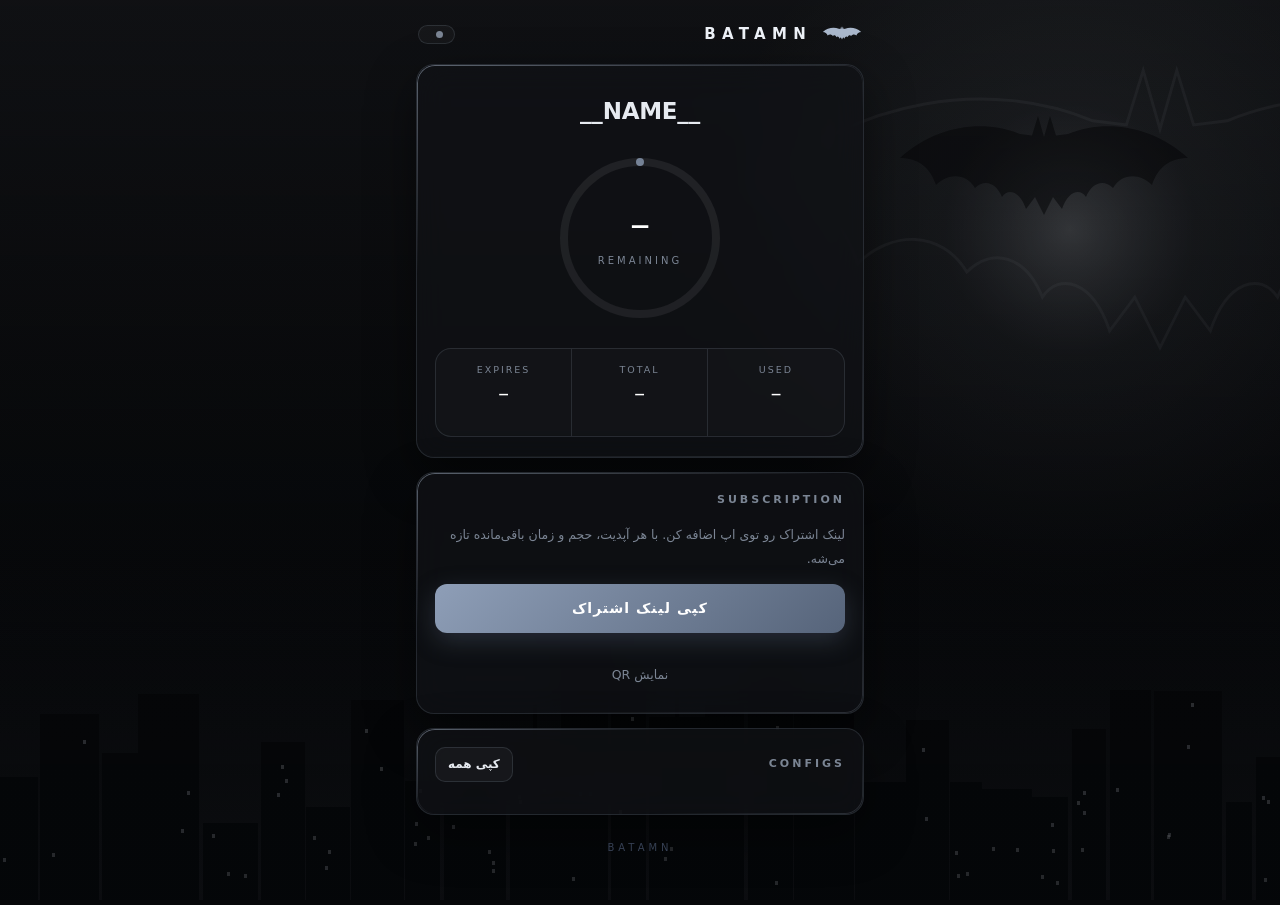
==== commit 26f1ce42: "Add files via upload" ====
--- a/sub.html
+++ b/sub.html
@@ -1,320 +1,168 @@
 <!doctype html><html lang="fa" dir="rtl" data-theme="__THEME__"><head><meta charset="utf-8">
 <meta name="viewport" content="width=device-width,initial-scale=1,viewport-fit=cover">
-<meta name="theme-color" content="#04060a"><meta name="mobile-web-app-capable" content="yes"><meta name="apple-mobile-web-app-capable" content="yes"><meta name="apple-mobile-web-app-status-bar-style" content="black-translucent">
-<link rel="apple-touch-icon" href="/bg.svg"><link rel="manifest" id="mf" href="">
+<meta name="theme-color" content="#050607"><meta name="mobile-web-app-capable" content="yes"><meta name="apple-mobile-web-app-capable" content="yes">
 <title>BATAMN · __NAME__</title>
 <link rel="preload" href="/fonts/vazir.woff2" as="font" type="font/woff2" crossorigin><link rel="preload" href="/fonts/inter.woff2" as="font" type="font/woff2" crossorigin>
 <link rel="stylesheet" href="/style.css">
 <style>
-.nx{max-width:560px}
-.nx-top{display:flex;align-items:center;justify-content:space-between;padding:8px 4px 14px}
-.nx-brand{display:flex;align-items:center;gap:10px;color:var(--ac)}
-.nx-brand svg{width:44px;height:22px;filter:drop-shadow(0 0 12px rgba(var(--rgb),.55))}
-.nx-brand b{font-size:17px;letter-spacing:.42em;font-weight:700;background:linear-gradient(180deg,#fff,rgba(var(--rgb),.9));-webkit-background-clip:text;background-clip:text;color:transparent}
-.nx-top-l{display:flex;align-items:center;gap:8px}
-.nx-icobtn{min-width:34px;height:34px;padding:0 8px;border-radius:11px;border:1px solid var(--line);background:rgba(255,255,255,.04);color:var(--mu);cursor:pointer;font-size:12px;font-family:var(--fm);display:flex;align-items:center;justify-content:center;transition:.2s}
-.nx-icobtn:active{transform:scale(.92)}
-.orb{position:fixed;border-radius:50%;filter:blur(90px);pointer-events:none;z-index:0;opacity:.5}
-.orb.o1{width:340px;height:340px;top:-110px;left:-90px;background:radial-gradient(circle,rgba(var(--rgb),.35),transparent 70%);animation:fl1 9s ease-in-out infinite}
-.orb.o2{width:300px;height:300px;bottom:-100px;right:-80px;background:radial-gradient(circle,rgba(var(--rgb),.22),transparent 70%);animation:fl1 11s ease-in-out infinite reverse}
-@keyframes fl1{50%{transform:translate(24px,30px) scale(1.08)}}
-.nx-hero{position:relative;overflow:hidden;text-align:center;padding:24px 18px 18px}
-.nx-hero:before{content:"";position:absolute;left:12%;right:12%;top:0;height:1px;background:linear-gradient(90deg,transparent,var(--ac),transparent)}
-.nx-live{display:inline-flex;align-items:center;gap:6px;font-size:11px;color:var(--ok);margin-bottom:2px;font-family:var(--fm)}
-.nx-live i{width:7px;height:7px;border-radius:50%;background:var(--ok);box-shadow:0 0 8px var(--ok);animation:pulse 1.6s infinite}
-.nx-ring{position:relative;width:172px;height:172px;margin:6px auto 8px}
-.nx-ring svg{width:100%;height:100%;transform:rotate(-90deg);filter:drop-shadow(0 0 14px rgba(var(--rgb),.45))}
-.nx-ring .c{position:absolute;inset:0;display:flex;flex-direction:column;align-items:center;justify-content:center}
-.nx-ring b{font-size:33px;font-weight:700;color:#fff;font-family:var(--fm)}
-.nx-ring small{color:var(--mu);font-size:10px;letter-spacing:3px;margin-top:2px}
-.nx-name{margin:0;font-size:22px;font-weight:700}
-.nx-chips{display:flex;gap:6px;justify-content:center;flex-wrap:wrap;margin-top:10px}
-.nx-mchip{font-family:var(--fm);font-size:10.5px;direction:ltr;color:var(--mu);border:1px solid var(--line);background:rgba(255,255,255,.03);padding:5px 10px;border-radius:99px;cursor:pointer;max-width:100%;overflow:hidden;text-overflow:ellipsis;white-space:nowrap}
-.nx-mchip:active{border-color:var(--ac);color:var(--tx)}
-.nx-grid{display:grid;grid-template-columns:repeat(2,minmax(0,1fr));gap:9px;margin-top:15px;text-align:right}
-.nx-t{background:rgba(255,255,255,.035);border:1px solid var(--line);border-radius:14px;padding:11px 12px;min-width:0;overflow:hidden}
-.nx-t small{display:block;color:var(--mu);font-size:9.5px;letter-spacing:2px;margin-bottom:5px;font-weight:600;white-space:nowrap;overflow:hidden;text-overflow:ellipsis}
-.nx-t b{font-size:14px;font-weight:600;color:#fff;font-family:var(--fm);direction:ltr;display:block;max-width:100%;overflow:hidden;text-overflow:ellipsis;white-space:nowrap}
-.nx-t em{display:block;font-style:normal;color:var(--mu);font-size:10.5px;margin-top:2px;min-height:15px}
-.nx-t.hl{border-color:rgba(var(--rgb),.4);background:rgba(var(--rgb),.08)}
-.nx-t.hl b{color:var(--ac3)}
-.nx-t.wide{grid-column:1/-1}
-.nx-meter{margin-top:12px;text-align:right}
-.nx-meter .lr{display:flex;justify-content:space-between;font-size:11px;color:var(--mu);margin-bottom:5px}
-.nx-meter .lr b{font-family:var(--fm);color:var(--tx)}
-.nx-bar{height:7px;border-radius:9px;background:rgba(255,255,255,.07);overflow:hidden}
-.nx-bar i{display:block;height:100%;width:0;border-radius:9px;background:linear-gradient(90deg,var(--ac2),var(--ac3));transition:width 1.4s cubic-bezier(.2,.8,.2,1)}
-.nx-dots{display:flex;justify-content:center;gap:7px;margin-top:9px;min-height:10px}
-.nx-chart{display:flex;align-items:flex-end;gap:4px;height:64px;margin-top:12px;direction:ltr}
-.nx-chart i{flex:1;border-radius:4px 4px 2px 2px;background:rgba(var(--rgb),.35);min-height:3px;transition:height 1s cubic-bezier(.2,.8,.2,1);position:relative}
-.nx-chart i.today{background:linear-gradient(180deg,var(--ac3),var(--ac2));box-shadow:0 0 10px rgba(var(--rgb),.5)}
-.nx-chart-lb{display:flex;justify-content:space-between;color:var(--mu);font-size:10px;font-family:var(--fm);direction:ltr;margin-top:5px}
-.nx-actions{display:grid;grid-template-columns:1fr 1fr;gap:8px;margin-top:14px}
-.nx-actions .btn{margin:0}
-.nx-subbox{direction:ltr;text-align:left;font-family:var(--fm);font-size:11px;color:var(--mu);background:rgba(0,0,0,.3);border:1px dashed rgba(var(--rgb),.35);border-radius:12px;padding:11px 12px;margin-top:12px;overflow:hidden;text-overflow:ellipsis;white-space:nowrap;cursor:pointer;transition:.2s}
-.nx-subbox:active{border-color:var(--ac);color:var(--tx)}
-.nx-apps{display:grid;grid-template-columns:repeat(3,1fr);gap:8px;margin-top:12px}
-@media(max-width:460px){.nx-apps{grid-template-columns:repeat(2,1fr)}.nx-actions{grid-template-columns:1fr}}
-.nx-app{display:flex;flex-direction:column;align-items:center;gap:6px;padding:13px 6px;border-radius:14px;border:1px solid var(--line);background:rgba(var(--rgb),.06);color:var(--tx);text-decoration:none;font-size:12.5px;font-weight:700;transition:.18s}
-.nx-app small{font-weight:400;color:var(--mu);font-size:10px;font-family:var(--fm)}
-.nx-app:active{transform:scale(.95);border-color:var(--ac)}
-.nx-cfg-tools{display:flex;gap:8px;margin-bottom:10px}
-.nx-cfg-tools input{margin:0;flex:1;padding:11px 13px;font-size:13px}
-.nx-fch{display:flex;gap:7px;overflow-x:auto;padding:2px 2px 8px;margin-bottom:4px}
-.nx-fc{white-space:nowrap;padding:7px 14px;border-radius:99px;border:1px solid var(--line);background:rgba(255,255,255,.03);color:var(--mu);font-size:12px;cursor:pointer;transition:.2s;font-family:inherit}
-.nx-fc.on{color:#fff;border-color:rgba(var(--rgb),.55);background:rgba(var(--rgb),.16)}
-.nx-cf{display:flex;align-items:center;gap:11px;padding:12px 2px;border-top:1px solid var(--line)}
-.nx-cf .g{flex:1;min-width:0;cursor:pointer}
-.nx-cf b{font-size:13.5px;display:block;overflow:hidden;text-overflow:ellipsis;white-space:nowrap}
-.nx-cf small{color:var(--mu);font-size:10px;font-family:var(--fm);direction:ltr;display:block;margin-top:2px}
-.nx-proto{font-size:9px;font-weight:700;letter-spacing:1px;padding:3px 8px;border-radius:99px;background:rgba(var(--rgb),.12);color:var(--ac3);border:1px solid rgba(var(--rgb),.3);flex:none;font-family:var(--fm)}
-.nx-loc{font-size:15.5px;font-weight:800;letter-spacing:.01em;background:linear-gradient(135deg,var(--ac3),var(--ac));-webkit-background-clip:text;background-clip:text;color:transparent}
-.nx-ms{font-family:var(--fm);font-size:10.5px;font-weight:700;direction:ltr;flex:none;min-width:64px;text-align:center;padding:4px 6px;border-radius:99px;border:1px solid var(--line);color:var(--mu)}
-.nx-ms.g{color:var(--ok);border-color:rgba(79,209,160,.4)}.nx-ms.y{color:var(--warn);border-color:rgba(232,179,74,.4)}.nx-ms.r{color:var(--bad);border-color:rgba(239,107,127,.4)}
-.nx-q{display:none;background:#fff;border-radius:14px;padding:8px;width:180px;height:180px;margin:4px auto 12px}
-.nx-q.o{display:block}.nx-q svg,.nx-q img{width:100%;height:100%;display:block}
-.nx-tabs{display:flex;gap:7px;margin-bottom:12px}
-.nx-tab{flex:1;padding:9px 4px;border-radius:11px;border:1px solid var(--line);background:transparent;color:var(--mu);font:inherit;font-size:12px;cursor:pointer;transition:.2s}
-.nx-tab.on{background:rgba(var(--rgb),.15);color:#fff;border-color:rgba(var(--rgb),.5)}
-.nx-dead{text-align:center;padding:28px 10px 20px}
-.nx-dead .ic{font-size:46px;margin-bottom:10px}
-.nx-dead h2{margin:0 0 6px;font-size:20px}
-.nx-dead p{color:var(--mu);font-size:13px;margin:0 0 4px}
-.nx-qrm{position:fixed;inset:0;z-index:60;background:rgba(2,4,8,.8);backdrop-filter:blur(8px);display:flex;align-items:center;justify-content:center;padding:20px;opacity:0;pointer-events:none;transition:.25s}
-.nx-qrm.o{opacity:1;pointer-events:auto}
-.nx-qrm .box{background:var(--card);border:1px solid var(--line);border-radius:22px;padding:22px;width:min(92vw,340px);text-align:center;transform:scale(.92);transition:.25s}
-.nx-qrm.o .box{transform:none}
-.nx-qrm .qrw{background:#fff;border-radius:16px;padding:10px;width:220px;height:220px;margin:12px auto}
-.nx-qrm .qrw svg,.nx-qrm .qrw img{width:100%;height:100%;display:block}
-.nx-qrm h3{margin:0;font-size:14px}
-.nx-qrm p{color:var(--mu);font-size:11.5px;font-family:var(--fm);direction:ltr;word-break:break-all;margin:8px 0 0}
-.nx-qrm .row{display:flex;gap:8px;margin-top:14px}
-.nx-row2{display:flex;gap:8px}
-.nx-row2 .btn,.nx-row2 .sm{margin:0}
-.nx-upd{text-align:center;color:var(--mu);font-size:10.5px;margin-top:12px;font-family:var(--fm)}
-.nx-pay{display:flex;align-items:center;gap:12px;padding:13px 14px;border-radius:14px;border:1px dashed rgba(var(--rgb),.4);background:rgba(var(--rgb),.06);margin-top:10px;cursor:pointer}
-.nx-pay b{font-family:var(--fm);font-size:15px;direction:ltr;letter-spacing:1px}
-.nx-pay small{display:block;color:var(--mu);font-size:11px}
-</style></head><body><div class="bgimg"></div><div class="orb o1"></div><div class="orb o2"></div>
-<svg width="0" height="0" style="position:absolute"><defs><symbol id="bat" viewBox="0 0 200 100"><path d="M100 26L104 12L108 25L116 24C140 14 172 18 196 40C184 40 176 46 172 58C164 50 152 50 146 60C140 54 132 56 128 66C124 60 116 62 112 74L106 66L100 78L94 66L88 74C84 62 76 60 72 66C68 56 60 54 54 60C48 50 36 50 28 58C24 46 16 40 4 40C28 18 60 14 84 24L92 25L96 12L100 26Z"/></symbol></defs></svg>
-<div class="wrap nx sp">
-  <div class="nx-top"><div class="nx-brand"><svg class="emb" viewBox="0 0 200 100"><use href="#bat"/></svg><b>BATAMN</b></div>
-    <div class="nx-top-l"><span class="pill" id="stp"><i></i><span></span></span><button class="nx-icobtn" id="lng">EN</button><button class="nx-icobtn" id="rf" title="refresh">↻</button></div></div>
+.s-wrap{max-width:480px;padding:20px 16px 46px}
+.s-top{display:flex;align-items:center;justify-content:space-between;padding:2px 2px 18px}
+.s-brand{display:flex;align-items:center;gap:10px;color:var(--ac)}
+.s-brand svg{width:40px;height:20px}
+.s-brand b{font-size:15px;letter-spacing:.42em;font-weight:700;color:#eef2f8}
+.s-card{margin-top:14px}
+.s-hero{text-align:center;padding:28px 18px 20px;margin-top:0}
+.s-name{margin:0;font-size:23px;font-weight:700;letter-spacing:-.01em}
+.s-ring{position:relative;width:176px;height:176px;margin:20px auto 22px}
+.s-ring svg{width:100%;height:100%;transform:rotate(-90deg)}
+.s-ring circle{fill:none;stroke-width:8;stroke-linecap:round}
+.s-ring .tr{stroke:rgba(255,255,255,.07)}
+.s-ring .pg{stroke:url(#rg);transition:stroke-dasharray 1.4s cubic-bezier(.2,.8,.2,1)}
+.s-ring .c{position:absolute;inset:0;display:flex;flex-direction:column;align-items:center;justify-content:center}
+.s-ring b{font-family:var(--fm);font-size:27px;font-weight:600;color:#fff;direction:ltr}
+.s-ring small{margin-top:4px;color:var(--mu);font-size:10px;letter-spacing:3px}
+.s-stats{display:grid;grid-template-columns:repeat(3,1fr);border:1px solid var(--line);border-radius:16px;overflow:hidden;background:rgba(255,255,255,.02)}
+.s-stats>div{padding:13px 6px 12px;min-width:0}
+.s-stats>div+div{border-inline-start:1px solid var(--line)}
+.s-stats small{display:block;color:var(--mu);font-size:9.5px;letter-spacing:2px;margin-bottom:6px}
+.s-stats b{display:block;font-family:var(--fm);font-size:14.5px;font-weight:600;color:#fff;direction:ltr;white-space:nowrap;overflow:hidden;text-overflow:ellipsis}
+.s-stats em{display:block;font-style:normal;color:var(--mu);font-size:10.5px;margin-top:3px;min-height:15px}
+.s-card h3{margin-bottom:14px}
+.s-lead{margin:0 0 14px;color:var(--mu);font-size:12.5px;line-height:1.9}
+.s-apps{display:grid;grid-template-columns:repeat(2,1fr);gap:8px;margin-top:10px}
+.s-apps a{display:block;text-align:center;text-decoration:none;padding:11px 8px}
+.s-ghost{display:block;width:100%;margin-top:12px;padding:10px;border:0;background:transparent;color:var(--mu);font:inherit;font-size:12.5px;cursor:pointer;border-radius:10px}
+.s-ghost:active{color:var(--tx)}
+.s-qr{margin:14px auto 2px;width:200px;height:200px;padding:8px;background:#fff;border-radius:16px}
+.s-qr svg{width:100%;height:100%;display:block}
+.s-cfg{display:flex;align-items:center;gap:12px;padding:13px 2px;border-top:1px solid var(--line);cursor:pointer}
+.s-cfg:first-of-type{border-top:0}
+.s-cfg .g{flex:1;min-width:0}
+.s-cfg b{display:block;font-size:14.5px;font-weight:600;overflow:hidden;text-overflow:ellipsis;white-space:nowrap}
+.s-cfg small{display:block;margin-top:3px;color:var(--mu);font-family:var(--fm);font-size:10.5px;letter-spacing:1px;direction:ltr;text-align:right}
+.s-cp{width:36px;height:36px;border-radius:11px;border:1px solid var(--line);background:rgba(255,255,255,.04);display:flex;align-items:center;justify-content:center;color:var(--ac3);flex:none}
+.s-cfg:active .s-cp{border-color:var(--ac)}
+.s-all{padding:7px 12px;font-size:12px}
+.s-row{display:flex;align-items:center;gap:10px;padding:11px 0;border-top:1px solid var(--line)}
+.s-row:first-of-type{border-top:0}
+.s-row .g{flex:1;min-width:0}
+.s-row small{display:block;color:var(--mu);font-size:10.5px}
+.s-row b{display:block;font-family:var(--fm);font-size:12.5px;direction:ltr;text-align:left;word-break:break-all;margin-top:2px;font-weight:500}
+.s-contact{display:flex;gap:10px;flex-wrap:wrap}
+.s-contact .tg{min-width:140px}
+.s-dead{text-align:center;padding:30px 12px 8px}
+.s-dead .ic{width:60px;height:60px;margin:0 auto 14px;border-radius:50%;display:flex;align-items:center;justify-content:center;background:rgba(var(--rgb),.1);border:1px solid var(--line);color:var(--ac)}
+.s-dead .ic svg{width:28px;height:28px}
+.s-dead h2{margin:0 0 6px;font-size:19px}
+.s-dead p{margin:0;color:var(--mu);font-size:13px;line-height:1.9}
+.hide{display:none!important}
+</style></head><body><div class="bgimg"></div>
+<svg width="0" height="0" style="position:absolute"><defs><symbol id="bat" viewBox="0 0 200 100"><path d="M100 26L104 12L108 25L116 24C140 14 172 18 196 40C184 40 176 46 172 58C164 50 152 50 146 60C140 54 132 56 128 66C124 60 116 62 112 74L106 66L100 78L94 66L88 74C84 62 76 60 72 66C68 56 60 54 54 60C48 50 36 50 28 58C24 46 16 40 4 40C28 18 60 14 84 24L92 25L96 12L100 26Z"/></symbol>
+<linearGradient id="rg" x1="0" y1="0" x2="1" y2="1"><stop offset="0" style="stop-color:var(--ac3)"/><stop offset="1" style="stop-color:var(--ac2)"/></linearGradient></defs></svg>
 
-  <div class="card nx-hero" id="hero">
-    <div id="deadBox"></div>
-    <div id="liveBox">
-      <div class="nx-live"><i></i><span id="liveTx">متصل به سرور</span></div>
-      <div class="nx-ring"><svg viewBox="0 0 176 176"><defs><linearGradient id="rg" x1="0" y1="0" x2="1" y2="1"><stop offset="0" style="stop-color:var(--ac3)"/><stop offset="1" style="stop-color:var(--ac2)"/></linearGradient></defs>
-        <circle cx="88" cy="88" r="76" fill="none" stroke="rgba(255,255,255,.07)" stroke-width="9"/><circle id="rp" cx="88" cy="88" r="76" fill="none" stroke="url(#rg)" stroke-width="9" stroke-linecap="round" stroke-dasharray="0 478"/></svg>
-        <div class="c"><b id="rn">—</b><small id="rl">USED</small></div></div>
-      <h2 class="nx-name">__NAME__</h2>
-      <div class="nx-chips"><span class="nx-mchip" id="idchip" title="copy"></span><span class="nx-mchip" id="hostline"></span></div>
-      <div class="nx-grid">
-        <div class="nx-t"><small data-i="used">USED · مصرف</small><b id="t1">—</b></div>
-        <div class="nx-t"><small data-i="rem">REMAINING · باقی‌مانده</small><b id="t2">—</b></div>
-        <div class="nx-t"><small data-i="tot">TOTAL · حجم کل</small><b id="t3">—</b></div>
-        <div class="nx-t"><small data-i="exp">EXPIRES · انقضا</small><b id="t4">—</b><em id="t4d"></em></div>
-        <div class="nx-t hl"><small data-i="avg">AVG / DAY · میانگین روزانه</small><b id="t5">—</b></div>
-        <div class="nx-t hl"><small data-i="fc">FORECAST · پیش‌بینی اتمام</small><b id="t6">—</b></div>
-        <div class="nx-t wide"><small data-i="dev">DEVICES ONLINE · دستگاه‌های آنلاین</small><b id="dv">—</b><div class="nx-dots dots" id="dd"></div></div>
+<div class="wrap s-wrap">
+  <header class="s-top"><div class="s-brand"><svg class="emb" viewBox="0 0 200 100"><use href="#bat"/></svg><b>BATAMN</b></div><span class="pill" id="stp"><i></i><span></span></span></header>
+
+  <section class="card s-hero">
+    <h1 class="s-name">__NAME__</h1>
+    <div id="live">
+      <div class="s-ring"><svg viewBox="0 0 176 176"><circle class="tr" cx="88" cy="88" r="76"/><circle class="pg" id="rp" cx="88" cy="88" r="76" stroke-dasharray="0 478"/></svg><div class="c"><b id="rn">—</b><small id="rl">REMAINING</small></div></div>
+      <div class="s-stats">
+        <div><small>USED</small><b id="t1">—</b></div>
+        <div><small>TOTAL</small><b id="t3">—</b></div>
+        <div><small>EXPIRES</small><b id="t4">—</b><em id="t4d"></em></div>
       </div>
-      <div class="nx-meter"><div class="lr"><span data-i="mvol">مصرف حجم</span><b id="pctTx">—</b></div><div class="nx-bar"><i id="bar"></i></div></div>
-      <div class="nx-meter" id="timeMeter"><div class="lr"><span data-i="mtime">زمان باقی‌مانده</span><b id="tmTx">—</b></div><div class="nx-bar"><i id="barT"></i></div></div>
-      <div class="nx-meter"><div class="lr"><span data-i="m14">مصرف ۱۴ روز اخیر</span><b id="sumTx">—</b></div><div class="nx-chart" id="chart"></div><div class="nx-chart-lb"><span id="chS">—</span><span data-i="today">امروز</span></div></div>
     </div>
-  </div>
+    <div class="s-dead hide" id="dead"><div class="ic" id="deadIc"></div><h2 id="deadT"></h2><p id="deadP"></p></div>
+  </section>
 
-  <div class="card" id="act" style="margin-top:14px"><h3><span data-i="subt">Subscription · اشتراک</span><span id="copyHint"></span></h3>
-    <p class="hint" data-i="subh">یه ضربه بزن کپی میشه. اشتراک هر ۱۲ ساعت خودکار آپدیت میشه.</p>
-    <div class="nx-subbox" id="subbox">—</div>
-    <div class="nx-actions"><button class="btn" id="cs" data-i="copy">کپی لینک اشتراک</button><button class="sm" id="qrbtn" data-i="qr">QR اشتراک</button></div>
-    <div class="nx-actions" style="margin-top:8px"><button class="sm" id="shareBtn" data-i="share">اشتراک‌گذاری</button><button class="sm" id="dlBtn" data-i="dl">دانلود کانفیگ‌ها</button></div>
-    <div class="nx-actions" style="margin-top:8px;display:none" id="altWrap"><button class="sm" id="altBtn" style="grid-column:1/-1"><svg class="svgi" viewBox="0 0 24 24"><path d="M3 7h4l10 10h4M3 17h4l3-3M14 10l3-3h4M18 4l3 3-3 3M18 14l3 3-3 3"/></svg> <span id="altTx"></span></button></div>
-    <div class="nx-apps" id="apps"></div>
-  </div>
+  <section class="card s-card" id="act">
+    <h3><span>Subscription</span></h3>
+    <p class="s-lead">لینک اشتراک رو توی اپ اضافه کن. با هر آپدیت، حجم و زمان باقی‌مانده تازه می‌شه.</p>
+    <button class="btn" id="cs">کپی لینک اشتراک</button>
+    <div class="s-apps" id="apps"></div>
+    <button class="s-ghost" id="qrbtn">نمایش QR</button>
+    <div class="s-qr hide" id="qrb">__QR__</div>
+    <button class="s-ghost hide" id="altBtn">کپی لینک جایگزین (اگه دامنه اصلی باز نشد)</button>
+  </section>
 
-  <div class="card" id="cc" style="margin-top:14px"><h3><span data-i="cfgt">Configs · کانفیگ‌ها</span><span id="ccn"></span></h3>
-    <div class="nx-cfg-tools"><input id="cfq" data-ph="search" placeholder="جستجو..."><button class="sm p" id="copyAll" data-i="copyall">کپی همه</button></div>
-    <div class="nx-fch" id="fch"><button class="nx-fc on" data-p="all" data-i="all">همه</button><button class="nx-fc" data-p="vless">VLESS</button><button class="nx-fc" data-p="vmess">VMESS</button><button class="nx-fc" data-p="trojan">TROJAN</button></div>
-    <div class="nx-row2" style="margin-bottom:10px"><button class="sm" id="pingAll" data-i="pingall">تست تاخیر همه</button><button class="sm" id="sortPing" data-i="sort">مرتب‌سازی: سریع‌ها اول</button></div>
+  <section class="card s-card" id="cc">
+    <h3><span>Configs</span><button class="sm s-all" id="copyAll">کپی همه</button></h3>
     <div id="cfs"></div>
-  </div>
+  </section>
 
-  <div class="card" id="sshc" style="margin-top:14px;display:none"><h3><span>SSH · WebSocket</span></h3><div id="sshl"></div><p class="hint" style="margin:10px 0 0">برای HTTP Injector، HTTP Custom و NapsternetV: حالت SSH با Payload، پورت 443 و TLS</p></div>
-
-  <div class="card" id="spc" style="margin-top:14px"><h3><span data-i="spdt">Speed test · تست سرعت</span><span id="sst"></span></h3><div class="sp4"><div><small>PING</small><b id="s_p">—</b></div><div><small>JITTER</small><b id="s_j">—</b></div><div><small>DOWNLOAD</small><b id="s_d">—</b></div><div><small>UPLOAD</small><b id="s_u">—</b></div></div><button class="btn" id="s_go" data-i="go">شروع تست سرعت</button><div class="nx-row2" style="margin-top:8px"><button class="sm" id="pingBtn" data-i="qping">تست سریع پینگ</button><button class="sm" id="connBtn" data-i="conn">تست اتصال اشتراک</button></div></div>
-
-  <div class="card" style="margin-top:14px"><h3><span data-i="guidet">راهنمای اتصال</span></h3>
-    <div class="nx-tabs" id="gtabs"><button class="nx-tab on" data-g="and" data-i="and">اندروید</button><button class="nx-tab" data-g="ios" data-i="ios">آیفون</button><button class="nx-tab" data-g="win" data-i="win">ویندوز</button></div>
-    <ol class="st" id="guide"></ol>
-  </div>
-
-  <div class="card" id="payc" style="margin-top:14px;display:none"><h3><span data-i="payt">پرداخت و تمدید</span></h3><div class="nx-pay" id="paybox"><div style="flex:1"><small data-i="cardn">شماره کارت (بزن کپی میشه)</small><b id="paycard"></b></div><span style="font-size:22px"><svg class="svgi" style="width:26px;height:26px" viewBox="0 0 24 24"><rect x="2.5" y="5" width="19" height="14" rx="2.5"/><path d="M2.5 10h19M6 15h4"/></svg></span></div><div class="nx-actions" style="margin-top:10px"><button class="btn" id="paylink" data-i="paygo" style="display:none">پرداخت آنلاین</button></div></div>
-
-  <div class="card ct" id="ctc" style="margin-top:14px"><h3><span data-i="supt">پشتیبانی و تمدید</span></h3><div class="ctr" id="ctr" style="display:flex;gap:10px;flex-wrap:wrap"></div>
-    <div class="nx-actions" style="margin-top:10px"><button class="btn" id="renewBtn" data-i="renew">درخواست تمدید</button></div></div>
+  <section class="card s-card hide" id="payc"><h3><span>تمدید اشتراک</span></h3><div id="payl"></div></section>
+  <section class="card s-card hide" id="sshc"><h3><span>SSH · WebSocket</span></h3><div id="sshl"></div><p class="s-lead" style="margin:10px 0 0">برای HTTP Injector، HTTP Custom و NapsternetV: حالت SSH با Payload، پورت 443 و TLS</p></section>
+  <section class="card s-card hide" id="ctc"><div class="s-contact" id="ctr"></div></section>
 
   <div class="ft" id="ft">BATAMN</div>
-  <div class="nx-upd" id="upd">—</div>
 </div>
+<div id="toast"></div>
+<script>
+var D=__DATA__,$=function(i){return document.getElementById(i)};
+var IC={copy:'<rect x="8" y="8" width="12" height="12" rx="2"/><path d="M16 8V6a2 2 0 00-2-2H6a2 2 0 00-2 2v8a2 2 0 002 2h2"/>',pause:'<circle cx="12" cy="12" r="9"/><path d="M10 9v6M14 9v6"/>',hourglass:'<path d="M6 3h12M6 21h12M7 3c0 5 5 6 5 9s-5 4-5 9M17 3c0 5-5 6-5 9s5 4 5 9"/>',box:'<path d="M3 7.5L12 3l9 4.5v9L12 21l-9-4.5v-9zM3 7.5L12 12l9-4.5M12 12v9"/>',tg:'<path fill="currentColor" stroke="none" d="M21.6 3.4L2.7 10.7c-.9.35-.9 1.6.05 1.9l4.6 1.5 1.8 5.6c.2.7 1.1.9 1.6.4l2.6-2.4 4.7 3.5c.6.4 1.4.1 1.6-.6L23.1 5c.2-.9-.7-1.8-1.5-1.6zM9.4 13.6l8.2-5.1-6.3 6.1-.3 3z"/>'};
+function ico(n){return '<svg class="svgi" viewBox="0 0 24 24">'+(IC[n]||'')+'</svg>'}
+function esc(s){return String(s==null?'':s).replace(/[&<>"']/g,function(c){return{'&':'&amp;','<':'&lt;','>':'&gt;','"':'&quot;',"'":'&#39;'}[c]})}
+function toast(t){var e=$('toast');e.textContent=t;e.className='s';clearTimeout(toast.t);toast.t=setTimeout(function(){e.className=''},1500)}
+function cp(t,m){var done=function(){toast(m||'کپی شد')};
+  if(navigator.clipboard&&navigator.clipboard.writeText){navigator.clipboard.writeText(t).then(done).catch(function(){fb(t);done()})}else{fb(t);done()}}
+function fb(t){var a=document.createElement('textarea');a.value=t;a.style.cssText='position:fixed;opacity:0';document.body.appendChild(a);a.select();try{document.execCommand('copy')}catch(e){}a.remove()}
+function B(n){n=+n||0;if(n<1048576)return'0 MB';var u=['MB','GB','TB'],i=0;n/=1048576;while(n>=1024&&i<2){n/=1024;i++}return(n>=100?n.toFixed(0):n.toFixed(2).replace(/\.?0+$/,''))+' '+u[i]}
+function jdate(ms){try{return new Intl.DateTimeFormat('fa-IR-u-ca-persian',{year:'numeric',month:'2-digit',day:'2-digit'}).format(new Date(ms))}catch(e){return''}}
+var C=D.contact||{},U=D.sub,E=encodeURIComponent(U),ok=D.status==='active';
 
-<div class="nx-qrm" id="qrm"><div class="box"><h3 id="qrmTitle">QR</h3><div class="qrw" id="qrmBox"></div><p id="qrmCap"></p><div class="row"><button class="sm p" id="qrmCopy" style="flex:1" data-i="copy2">کپی</button><button class="sm" id="qrmDl" style="flex:1" data-i="dlqr">دانلود</button><button class="sm" id="qrmX" data-i="close">بستن</button></div></div></div>
-<div id="qrb" style="display:none">__QR__</div>
-<div id="toast"></div>
-<script src="/speed.js"></script>
-<script>
-var SIC={pause:'<circle cx="12" cy="12" r="9"/><path d="M10 9v6M14 9v6"/>',hourglass:'<path d="M6 3h12M6 21h12M7 3c0 5 5 6 5 9s-5 4-5 9M17 3c0 5-5 6-5 9s5 4 5 9"/>',box:'<path d="M3 7.5L12 3l9 4.5v9L12 21l-9-4.5v-9zM3 7.5L12 12l9-4.5M12 12v9"/>',copy:'<rect x="8" y="8" width="12" height="12" rx="2"/><path d="M16 8V6a2 2 0 00-2-2H6a2 2 0 00-2 2v8a2 2 0 002 2h2"/>'};
-function ico(n){return '<svg class="svgi" viewBox="0 0 24 24">'+(SIC[n]||'')+'</svg>'}
-function okt(){return (typeof LG!=='undefined'&&LG==='en')?'Done':'انجام شد'}
-var D=__DATA__,$=function(i){return document.getElementById(i)};
-var I18N={fa:{used:'USED · مصرف',rem:'REMAINING · باقی‌مانده',tot:'TOTAL · حجم کل',exp:'EXPIRES · انقضا',avg:'AVG / DAY · میانگین روزانه',fc:'FORECAST · پیش‌بینی اتمام',dev:'DEVICES ONLINE · دستگاه‌های آنلاین',mvol:'مصرف حجم',mtime:'زمان باقی‌مانده',m14:'مصرف ۱۴ روز اخیر',today:'امروز',subt:'Subscription · اشتراک',subh:'یه ضربه بزن کپی میشه. اشتراک هر ۱۲ ساعت خودکار آپدیت میشه.',copy:'کپی لینک اشتراک',qr:'QR اشتراک',share:'اشتراک‌گذاری',dl:'دانلود کانفیگ‌ها',cfgt:'Configs · کانفیگ‌ها',copyall:'کپی همه',all:'همه',pingall:'تست تاخیر همه',sort:'مرتب‌سازی: سریع‌ها اول',spdt:'Speed test · تست سرعت',go:'شروع تست سرعت',qping:'تست سریع پینگ',conn:'تست اتصال اشتراک',guidet:'راهنمای اتصال',and:'اندروید',ios:'آیفون',win:'ویندوز',payt:'پرداخت و تمدید',cardn:'شماره کارت (بزن کپی میشه)',paygo:'پرداخت آنلاین',supt:'پشتیبانی و تمدید',renew:'درخواست تمدید',copy2:'کپی',dlqr:'دانلود',close:'بستن',search:'جستجو...'},
-en:{used:'USED',rem:'REMAINING',tot:'TOTAL',exp:'EXPIRES',avg:'AVG / DAY',fc:'FORECAST',dev:'DEVICES ONLINE',mvol:'Volume usage',mtime:'Time left',m14:'Last 14 days',today:'today',subt:'Subscription',subh:'Tap to copy. Auto-updates every 12 hours.',copy:'Copy subscription link',qr:'Subscription QR',share:'Share',dl:'Download configs',cfgt:'Configs',copyall:'Copy all',all:'All',pingall:'Ping all',sort:'Sort: fastest first',spdt:'Speed test',go:'Start speed test',qping:'Quick ping',conn:'Test subscription',guidet:'Setup guide',and:'Android',ios:'iOS',win:'Windows',payt:'Payment',cardn:'Card number (tap to copy)',paygo:'Pay online',supt:'Support & renewal',renew:'Request renewal',copy2:'Copy',dlqr:'Download',close:'Close',search:'Search...'}};
-var LG=localStorage.nxlang||'fa';
-function T(k){return (I18N[LG]&&I18N[LG][k])||I18N.fa[k]||k}
-function toast(t){var e=$('toast');e.textContent=t;e.className='s';setTimeout(function(){e.className=''},1600)}
-function cp(t,m){try{if(navigator.clipboard&&window.isSecureContext!==false){navigator.clipboard.writeText(t).then(function(){toast(m)},function(){fb()})}else fb()}catch(e){fb()}function fb(){try{var a=document.createElement('textarea');a.value=t;a.style.position='fixed';a.style.opacity='0';document.body.appendChild(a);a.select();document.execCommand('copy');a.remove()}catch(_){}toast(m)}}
-function B(n){var u=['B','KB','MB','GB','TB'],i=0;n=Math.max(0,+n||0);while(n>=1024&&i<4){n/=1024;i++}return n.toFixed(i>1?2:0)+' '+u[i]}
-function esc(s){return String(s==null?'':s).replace(/[&<>"']/g,function(c){return{'&':'&amp;','<':'&lt;','>':'&gt;','"':'&quot;',"'":'&#39;'}[c]})}
-function faDate(ts){try{if(LG==='fa')return new Intl.DateTimeFormat('fa-IR-u-ca-persian',{year:'numeric',month:'long',day:'numeric'}).format(new Date(ts));return new Intl.DateTimeFormat('en-US',{year:'numeric',month:'short',day:'numeric'}).format(new Date(ts))}catch(e){return ''}}
-var STMAP={fa:{active:['فعال','ok'],off:['غیرفعال','bad'],expired:['منقضی شده','bad'],limited:['حجم تمام شده','bad']},en:{active:['Active','ok'],off:['Disabled','bad'],expired:['Expired','bad'],limited:['Out of data','bad']}};
-function setPill(s){var m=(STMAP[LG]||STMAP.fa)[s]||STMAP.fa[s]||STMAP.fa.off;$('stp').className='pill '+m[1];$('stp').lastChild.textContent=m[0]}
-setPill(D.status);
-try{$('mf').href='/sub/'+D.id+'/manifest'}catch(e){}
-var pc=D.limit?Math.min(100,D.used/D.limit*100):0;
-var daysLeft=D.exp?Math.max(0,Math.ceil((D.exp-Date.now())/864e5)):null;
-var elapsed=Math.max(1,Math.round((Date.now()-(D.created||Date.now()))/864e5));
-var avg=D.used/elapsed;
-var rem=D.limit?Math.max(0,D.limit-D.used):null;
-function fmtDays(d){if(LG==='fa')return d+' روز';return d+(d===1?' day':' days')}
-if(D.status==='active'){
-  $('t1').textContent=B(D.used);$('t2').textContent=D.limit?B(rem):'∞';$('t3').textContent=D.limit?B(D.limit):'∞';
-  $('t4').textContent=D.exp?fmtDays(daysLeft):'∞';
-  try{if(D.exp)$('t4d').textContent=faDate(D.exp)}catch(e){}
-  $('t5').textContent=B(avg)+(LG==='fa'?' / روز':' / day');
-  var f='—';
-  if(D.limit&&avg>0){var fd=Math.floor(rem/avg);f=fd<=0?(LG==='fa'?'امروز تموم میشه':'runs out today'):LG==='fa'?fd+' روز دیگه':'in '+fd+' days'}
-  else if(!D.limit&&D.exp){f=LG==='fa'?daysLeft+' روز دیگه':'in '+daysLeft+' days'}
-  $('t6').textContent=f;
-  $('rn').textContent=D.limit?Math.round(pc)+'%':'∞';$('rl').textContent=D.limit?'USED':'UNLIMITED';
-  $('pctTx').textContent=D.limit?Math.round(pc)+'%':'∞';
-  setTimeout(function(){
-    $('rp').style.strokeDasharray=(D.limit?pc/100*478:478)+' 478';if(!D.limit)$('rp').style.opacity='.35';
-    var b=$('bar');b.style.width=(D.limit?pc:100)+'%';
-    b.style.background=D.limit?(pc>90?'linear-gradient(90deg,#b23a4d,var(--bad))':pc>75?'linear-gradient(90deg,#b98a2c,var(--warn))':'linear-gradient(90deg,var(--ac2),var(--ac3))'):'linear-gradient(90deg,var(--ac2),var(--ac3))';
-    if(D.exp){var total=Math.max(1,(D.exp-(D.created||D.exp-30*864e5)));var left=Math.max(0,D.exp-Date.now());var tp=100-Math.min(100,left/total*100);$('barT').style.width=tp+'%';$('tmTx').textContent=fmtDays(daysLeft)}
-    else{$('timeMeter').style.display='none'}
-  },250);
-  var dys=Array.isArray(D.days)&&D.days.length?D.days.slice(-14):[];
-  if(dys.length){var mx=Math.max.apply(null,dys.concat([1]));var sum=dys.reduce(function(a,b){return a+b},0);$('sumTx').textContent=B(sum);$('chS').textContent=LG==='fa'?'۱۴ روز پیش':'14 days ago';
-    $('chart').innerHTML=dys.map(function(v,i){var h=Math.max(4,v/mx*100);return '<i style="height:'+h+'%" class="'+(i===dys.length-1?'today':'')+'" title="'+B(v)+'"></i>'}).join('');
-  }else{$('chart').innerHTML='<div class="empty">—</div>'}
+/* status pill */
+var ST={active:['فعال','ok'],off:['غیرفعال','bad'],expired:['منقضی','bad'],limited:['حجم تمام','bad']}[D.status]||['—',''];
+$('stp').className='pill '+ST[1];$('stp').lastChild.textContent=ST[0];
+
+if(ok){
+  var pc=D.limit?Math.min(100,D.used/D.limit*100):0,days=D.exp?Math.max(0,Math.ceil((D.exp-Date.now())/864e5)):null;
+  $('rn').textContent=D.limit?B(Math.max(0,D.limit-D.used)):'∞';$('rl').textContent=D.limit?'REMAINING':'UNLIMITED';
+  $('t1').textContent=B(D.used);$('t3').textContent=D.limit?B(D.limit):'∞';
+  $('t4').textContent=D.exp?days+' روز':'∞';$('t4d').textContent=D.exp?jdate(D.exp):'';
+  setTimeout(function(){$('rp').style.strokeDasharray=(D.limit?pc/100*478:478)+' 478';if(!D.limit)$('rp').style.opacity='.3'},200);
 }else{
-  var msgs={fa:{off:[ico('pause'),'غیرفعاله','این اشتراک توسط مدیر غیرفعال شده. به پشتیبانی پیام بده.'],expired:[ico('hourglass'),'تموم شده','مدت اشتراکت تموم شده. برای تمدید دکمه تمدید رو بزن.'],limited:[ico('box'),'حجمت تموم شده','حجم اشتراکت تموم شده. برای تمدید دکمه تمدید رو بزن.']},
-  en:{off:[ico('pause'),'Disabled','This subscription was disabled. Contact support.'],expired:[ico('hourglass'),'Expired','Your plan expired. Tap renew to extend.'],limited:[ico('box'),'Out of data','You ran out of data. Tap renew to extend.']}};
-  var m=(msgs[LG]||msgs.fa)[D.status]||msgs.fa.off;
-  $('liveBox').style.display='none';
-  $('deadBox').innerHTML='<div class="nx-dead"><div class="ic">'+m[0]+'</div><h2>'+m[1]+'</h2><p>'+m[2]+'</p><p style="font-family:var(--fm);direction:ltr;margin-top:8px">'+B(D.used)+' / '+(D.limit?B(D.limit):'∞')+'</p></div>';
-  $('act').style.display='none';$('cc').style.display='none';$('spc').style.display='none';
+  $('live').classList.add('hide');$('dead').classList.remove('hide');
+  var M={off:['pause','اشتراک غیرفعاله','این اشتراک توسط مدیر غیرفعال شده. برای فعال‌سازی با پشتیبانی در تماس باش.'],expired:['hourglass','اشتراک منقضی شده','زمان اشتراک تموم شده. برای تمدید با پشتیبانی در تماس باش.'],limited:['box','حجم اشتراک تموم شده','حجم مصرفی به سقف رسیده. برای تمدید با پشتیبانی در تماس باش.']}[D.status]||['pause','اشتراک فعال نیست',''];
+  $('deadIc').innerHTML=ico(M[0]);$('deadT').textContent=M[1];$('deadP').textContent=M[2];
+  $('act').classList.add('hide');$('cc').classList.add('hide');
 }
-try{$('idchip').textContent='ID '+D.id.slice(0,8);}catch(e){}
-try{$('hostline').textContent=D.host||location.hostname;}catch(e){}
-$('idchip').onclick=function(){cp(D.id,'ID')};
-$('hostline').onclick=function(){cp(D.host||location.hostname,'host')};
-var TG='<svg viewBox="0 0 24 24"><path fill="currentColor" d="M21.6 3.4L2.7 10.7c-.9.35-.9 1.6.05 1.9l4.6 1.5 1.8 5.6c.2.7 1.1.9 1.6.4l2.6-2.4 4.7 3.5c.6.4 1.4.1 1.6-.6L23.1 5c.2-.9-.7-1.8-1.5-1.6zM9.4 13.6l8.2-5.1-6.3 6.1-.3 3z"/></svg>',C=D.contact||{},cx='';
-if(C.support)cx+='<a class="tg" style="flex:1;min-width:200px" href="https://t.me/'+C.support+'" target="_blank" rel="noopener">'+TG+'<span><b>'+(LG==='fa'?'پشتیبانی و تمدید':'Support & renewal')+'</b><small>@'+C.support+'</small></span></a>';
-if(C.channel)cx+='<a class="tg" style="flex:1;min-width:200px" href="https://t.me/'+C.channel+'" target="_blank" rel="noopener">'+TG+'<span><b>'+(LG==='fa'?'کانال اطلاع‌رسانی':'News channel')+'</b><small>@'+C.channel+'</small></span></a>';
-if(cx)$('ctr').innerHTML=cx;else $('ctc').style.display='none';
-$('renewBtn').onclick=function(){var nm=document.title.replace('BATAMN · ','');var msg=(LG==='fa'?'سلام، تمدید اشتراک ':'Hi, renew subscription ')+nm+' (ID '+D.id.slice(0,8)+')';
-  if(D.bot)window.open('https://t.me/'+D.bot+'?start='+D.id.slice(0,8),'_blank');
-  else if(C.support)window.open('https://t.me/'+C.support+'?text='+encodeURIComponent(msg),'_blank');
-  else toast('—')};
-$('ft').innerHTML='BATAMN'+(C.support?'<br><a href="https://t.me/'+C.support+'" target="_blank" rel="noopener">@'+C.support+'</a>':'')+(C.channel?' &nbsp;·&nbsp; <a href="https://t.me/'+C.channel+'" target="_blank" rel="noopener">@'+C.channel+'</a>':'');
-function updClock(){try{$('upd').textContent=new Date().toLocaleTimeString(LG==='fa'?'fa-IR':'en-US')}catch(e){}}
-updClock();
-function dev(n,m){$('dv').textContent=n+(m?' / '+m:'');var d='';if(m){for(var i=0;i<m;i++)d+='<i class="dot'+(i<n?' on':'')+(n>m&&i===m-1?' over':'')+'"></i>'}$('dd').innerHTML=d;$('dv').className=n?'live':'';$('liveTx').textContent=n?(LG==='fa'?n+' دستگاه آنلاین':n+' online'):(LG==='fa'?'متصل به سرور · کسی آنلاین نیست':'Connected · nobody online')}
-dev(D.online||0,D.maxDev||0);
-var reloaded=false;
-function pollLive(){fetch('/sub/'+D.id+'/live',{cache:'no-store'}).then(function(r){return r.json()}).then(function(x){dev(x.online,x.max);if(x.status&&x.status!==D.status&&!reloaded){reloaded=true;toast('…');setTimeout(function(){location.reload()},1400)}}).catch(function(){})}
-if(D.status=='active'){setInterval(pollLive,8000)}
-$('rf').onclick=function(){this.textContent='…';pollLive();updClock();var b=this;setTimeout(function(){b.textContent='↻';toast(okt())},900)};
-$('lng').onclick=function(){LG=LG==='fa'?'en':'fa';localStorage.nxlang=LG;applyLang()};
-function applyLang(){document.documentElement.lang=LG;document.documentElement.dir=LG==='fa'?'rtl':'ltr';$('lng').textContent=LG==='fa'?'EN':'فا';
-  document.querySelectorAll('[data-i]').forEach(function(e){e.textContent=T(e.dataset.i)});
-  document.querySelectorAll('[data-ph]').forEach(function(e){e.placeholder=T(e.dataset.ph)});
-  setPill(D.status);dev(D.online||0,D.maxDev||0);renderGuide(curG);renderApps();renderCf();updClock();
-  try{if(D.exp&&D.status==='active')$('t4d').textContent=faDate(D.exp)}catch(e){}}
-SpeedTest.bind('u='+D.id);
-var useAlt=false;
-function curSub(){return (useAlt&&D.altSub)?D.altSub:D.sub}
-function refreshSub(){var U2=curSub(),E2=encodeURIComponent(U2);$('subbox').textContent=U2;$('altTx').textContent=(useAlt?(LG==='fa'?'برگرد به دامنه اصلی':'Back to main domain'):(LG==='fa'?'اتصال با دامنه جایگزین: ':'Use fallback: ')+(D.fallback||''));renderApps()}
-if(D.altSub){$('altWrap').style.display='grid';$('altTx').textContent=(LG==='fa'?'اتصال با دامنه جایگزین: ':'Use fallback: ')+D.fallback;
-  $('altBtn').onclick=function(){useAlt=!useAlt;refreshSub();toast(useAlt?D.fallback:D.host)}}
-var subQR=$('qrb').innerHTML;
-var qrmCap='';
-function openQRM(title,html,cap){$('qrmTitle').textContent=title;$('qrmBox').innerHTML=html||'<div class="empty">—</div>';$('qrmCap').textContent=cap||'';qrmCap=cap||'';$('qrm').classList.add('o')}
-function closeQRM(){$('qrm').classList.remove('o')}
-function subQRHtml(){if(!useAlt)return subQR;return '<img alt="qr" src="/qr?d='+encodeURIComponent(curSub())+'">'}
-$('qrbtn').onclick=function(){openQRM('QR',subQRHtml(),curSub())};
-$('qrmX').onclick=closeQRM;$('qrm').onclick=function(e){if(e.target===$('qrm'))closeQRM()};
-$('qrmCopy').onclick=function(){cp(qrmCap||curSub(),okt())};
-$('qrmDl').onclick=function(){var s=$('qrmBox').innerHTML;if(!s||s.indexOf('<svg')<0){if(s.indexOf('<img')>=0){window.open($('qrmBox').querySelector('img').src,'_blank');return}toast('—');return}var b=new Blob([s],{type:'image/svg+xml'});var a=document.createElement('a');a.href=URL.createObjectURL(b);a.download='batamn-qr-'+D.id.slice(0,8)+'.svg';document.body.appendChild(a);a.click();setTimeout(function(){URL.revokeObjectURL(a.href);a.remove()},600)};
-function shareOrCopy(){var U2=curSub();if(navigator.share){navigator.share({title:document.title,text:'BATAMN',url:U2}).catch(function(){})}else cp(U2,okt())}
-$('cs').onclick=function(){cp(curSub(),okt())};
-$('subbox').onclick=function(){cp(curSub(),okt())};
-$('shareBtn').onclick=shareOrCopy;
-$('dlBtn').onclick=function(){var t=D.links.map(function(l){return l.l}).join('\n');var b=new Blob([t],{type:'text/plain'});var a=document.createElement('a');a.href=URL.createObjectURL(b);a.download='batamn-'+D.id.slice(0,8)+'.txt';document.body.appendChild(a);a.click();setTimeout(function(){URL.revokeObjectURL(a.href);a.remove()},600);toast(okt())};
-function renderApps(){var U2=curSub(),E2=encodeURIComponent(U2);
-  $('apps').innerHTML=[['v2rayNG','Android','v2rayng://install-sub?url='+E2+'&name=BATAMN'],['Hiddify','All','hiddify://import/'+U2+'#BATAMN'],['Streisand','iOS','streisand://import/'+U2],['Shadowrocket','iOS','shadowrocket://add/sub://'+btoa(U2)+'?remark=BATAMN'],['NekoBox','Android','nekobox://import/'+U2],['v2rayN','Windows','v2rayn://import/'+U2]].map(function(a){return '<a class="nx-app" href="'+a[2]+'">'+a[0]+'<small>'+a[1]+'</small></a>'}).join('')}
-renderApps();refreshSub();
-var FL='all',SORTED=false,PING={};
-function protoOf(l){try{return l.split('://')[0].toLowerCase()}catch(e){return ''}}
-function parseLink(l){var m=/@([^:/?#]+)/.exec(l||'');var host=m?m[1]:'';var pm=/[?&]path=([^&]+)/.exec(l||'');var path='/';try{if(pm)path=decodeURIComponent(pm[1])}catch(e){if(pm)path=pm[1]}if(path.charAt(0)!=='/')path='/'+path;return{host:host,path:path}}
-function msHtml(gi){if(!(gi in PING))return '';var v=PING[gi];if(v==null)return '<span class="nx-ms">timeout</span>';var c=v<350?'g':v<900?'y':'r';return '<span class="nx-ms '+c+'">'+Math.round(v)+' ms</span>'}
-function dispName(x){return x.loc||x.n}
-function renderCf(){var q=($('cfq').value||'').toLowerCase();var l=D.links.filter(function(x){var p=protoOf(x.l);return (FL==='all'||p===FL)&&(!q||x.n.toLowerCase().indexOf(q)>=0||(x.loc||'').toLowerCase().indexOf(q)>=0)});
-  if(SORTED)l=l.slice().sort(function(a,b){var x=PING[D.links.indexOf(a)],y=PING[D.links.indexOf(b)];if(x==null&&y==null)return 0;if(x==null)return 1;if(y==null)return -1;return x-y});
-  $('ccn').textContent=l.length+' / '+D.links.length;
-  $('cfs').innerHTML=l.length?l.map(function(x){var gi=D.links.indexOf(x);var p=protoOf(x.l).toUpperCase();var dn=dispName(x);return '<div class="nx-cf"><div class="badge">'+esc(dn.slice(0,2).toUpperCase())+'</div><div class="g" data-c="'+gi+'"><b class="nx-loc">'+esc(dn)+'</b><small>'+p+' · '+esc(x.n)+(x.eg?' · '+(LG==='fa'?'خروجی ':'exit ')+esc(x.eg):'')+' · '+(LG==='fa'?'بزن کپی میشه':'tap to copy')+'</small></div>'+msHtml(gi)+'<span class="nx-proto">'+p+'</span><div style="display:flex;gap:6px"><button class="sm" data-q="'+gi+'">QR</button><button class="sm p" data-c="'+gi+'">'+ico('copy')+'</button></div></div><div class="nx-q" id="q'+gi+'">'+x.qr+'</div>'}).join(''):'<div class="empty">—</div>'}
-renderCf();
-$('cfq').oninput=renderCf;
-$('fch').onclick=function(e){var b=e.target.closest('[data-p]');if(!b)return;FL=b.dataset.p;var all=this.querySelectorAll('.nx-fc');for(var i=0;i<all.length;i++)all[i].classList.remove('on');b.classList.add('on');renderCf()};
-$('cfs').onclick=function(e){var b=e.target.closest('button');var g=e.target.closest('.g');
-  if(b&&b.dataset.c!=null){cp(D.links[+b.dataset.c].l,okt());return}
-  if(b&&b.dataset.q!=null){var i=+b.dataset.q;var el=$('q'+i);if(el){el.classList.toggle('o');if(el.classList.contains('o'))el.scrollIntoView({block:'nearest',behavior:'smooth'})}return}
-  if(g&&g.dataset.c!=null){cp(D.links[+g.dataset.c].l,okt())}};
-$('copyAll').onclick=function(){cp(D.links.map(function(l){return l.l}).join('\n'),okt()+' ('+D.links.length+')')};
-function wsPing(host,path){return new Promise(function(res){var done=false,t0=performance.now();var to=setTimeout(function(){fin(null)},7000);function fin(ms){if(done)return;done=true;clearTimeout(to);try{s.close()}catch(e){}res(ms)}var s;try{s=new WebSocket('wss://'+host+path)}catch(e){fin(null);return}s.onopen=function(){fin(performance.now()-t0)};s.onerror=function(){fin(performance.now()-t0)};s.onclose=function(){fin(performance.now()-t0)}})}
-$('pingAll').onclick=function(){var b=this;if(b.disabled)return;b.disabled=true;var i=0,n=D.links.length;
-  b.textContent='… 0/'+n;
-  var next=function(){if(i>=n){b.disabled=false;b.textContent=T('pingall');renderCf();toast(okt());return}
-    var gi=i++,x=D.links[gi],pp=parseLink(x.l);b.textContent='… '+i+'/'+n;
-    if(!pp.host){PING[gi]=null;next();return}
-    wsPing(pp.host,pp.path).then(function(ms){PING[gi]=ms;renderCf();next()})};
-  next();next();next();next()};
-$('sortPing').onclick=function(){SORTED=!SORTED;this.classList.toggle('p',SORTED);renderCf();if(SORTED)toast(okt())};
-$('pingBtn').onclick=function(){var b=this;b.disabled=true;b.textContent='…';var t0=performance.now();fetch('/speed/ping?u='+D.id+'&r='+Math.random(),{cache:'no-store'}).then(function(r){if(!r.ok)throw 0;toast(Math.round(performance.now()-t0)+'ms')}).catch(function(){toast('!')}).then(function(){b.disabled=false;b.textContent=T('qping')})};
-$('connBtn').onclick=function(){var b=this;b.disabled=true;b.textContent='…';fetch(curSub(),{headers:{accept:'text/plain'},cache:'no-store'}).then(function(r){if(r.status===200){toast(okt())}else if(r.status===403){toast(LG==='fa'?'نامعتبر':'Invalid')}else toast('! '+r.status)}).catch(function(){toast('!')}).then(function(){b.disabled=false;b.textContent=T('conn')})};
-var GUIDES={fa:{and:['Hiddify یا v2rayNG رو از گوگل‌پلی نصب کن','«کپی لینک اشتراک» رو بزن','توی اپ Import from clipboard رو بزن','اشتراک رو آپدیت کن و وصل شو'],
-ios:['Streisand یا Shadowrocket رو از اپ‌استور نصب کن','روی دکمه‌ش بالا بزن تا خودش اضافه بشه','اگه نشد لینک رو کپی و دستی Import کن','یه سرور انتخاب کن و VPN رو روشن کن'],
-win:['v2rayN یا Hiddify رو دانلود و اجرا کن','لینک اشتراک رو کپی کن','توی اپ Add subscription رو بزن','گروه رو آپدیت کن و Enter بزن']},
-en:{and:['Install Hiddify or v2rayNG from Play Store','Tap "Copy subscription link"','In the app tap Import from clipboard','Update and connect'],
-ios:['Install Streisand or Shadowrocket','Tap its button above to auto-import','Or copy the link and import manually','Pick a server and turn on VPN'],
-win:['Download and run v2rayN or Hiddify','Copy the subscription link','In the app add a subscription','Update the group, pick a server, hit Enter']}};
-var curG='and';
-function renderGuide(k){curG=k;var arr=((GUIDES[LG]||GUIDES.fa)[k]||GUIDES.fa.and);$('guide').innerHTML=arr.map(function(t){return '<li>'+t+'</li>'}).join('')}
-renderGuide('and');
-$('gtabs').onclick=function(e){var b=e.target.closest('[data-g]');if(!b)return;var all=this.querySelectorAll('.nx-tab');for(var i=0;i<all.length;i++)all[i].classList.remove('on');b.classList.add('on');renderGuide(b.dataset.g)};
-if(D.pay&&(D.pay.card||D.pay.url)){$('payc').style.display='block';
-  if(D.pay.card){$('paycard').textContent=D.pay.card;$('paybox').onclick=function(){cp(D.pay.card.replace(/\s/g,''),okt())}}else{$('paybox').style.display='none'}
-  if(D.pay.url){$('paylink').style.display='block';$('paylink').onclick=function(){window.open(D.pay.url,'_blank')}}}
-applyLang();
-</script><script>
-(function(){try{var s=D.ssh;if(!s||D.status!='active')return;
-var pl='GET /ssh HTTP/1.1[crlf]Host: '+s.sni+'[crlf]Upgrade: websocket[crlf][crlf]',lk='ssh://'+encodeURIComponent(s.user)+':'+encodeURIComponent(s.pass)+'@'+s.host+':'+s.port+'#BATAMN',
-rows=[['Host',s.host],['Port',String(s.port)],['Username',s.user],['Password',s.pass],['SNI / Host',s.sni],['Payload',pl],['Link',lk]],
-e2=function(x){return String(x).replace(/[&<>"']/g,function(c){return{'&':'&amp;','<':'&lt;','>':'&gt;','"':'&quot;',"'":'&#39;'}[c]})};
-$('sshl').innerHTML=rows.map(function(r,i){return '<div class="cf"><div class="g"><small style="color:var(--mu);font-size:10.5px">'+r[0]+'</small><b style="font-family:var(--fm);direction:ltr;display:block;text-align:left;word-break:break-all;font-size:12.5px">'+e2(r[1])+'</b></div><button class="sm p" data-i="'+i+'">'+ico('copy')+'</button></div>'}).join('');
-$('sshl').onclick=function(e){var b=e.target.closest('button');if(b)cp(rows[+b.dataset.i][1],okt())};$('sshc').style.display='block'}catch(e){}})();
-</script>
-</body></html>
+
+/* subscription actions */
+$('cs').onclick=function(){cp(U,'لینک اشتراک کپی شد')};
+$('apps').innerHTML=[['Hiddify','hiddify://import/'+U+'#BATAMN'],['v2rayNG','v2rayng://install-sub?url='+E+'&name=BATAMN'],['Streisand','streisand://import/'+U],['Shadowrocket','shadowrocket://add/sub://'+btoa(U)+'?remark=BATAMN']].map(function(a){return '<a class="sm" href="'+a[1]+'">'+a[0]+'</a>'}).join('');
+$('qrbtn').onclick=function(){var q=$('qrb'),h=q.classList.toggle('hide');this.textContent=h?'نمایش QR':'پنهان کردن QR'};
+if(!$('qrb').querySelector('svg')){$('qrbtn').classList.add('hide')}
+if(D.altSub){var ab=$('altBtn');ab.classList.remove('hide');ab.onclick=function(){cp(D.altSub,'لینک جایگزین کپی شد')}}
+
+/* configs: name shown in the app + a short protocol tag */
+function proto(l){return l.l.split(':')[0].toUpperCase()}
+function dispName(l){try{if(l.l.indexOf('vmess://')===0)return JSON.parse(decodeURIComponent(escape(atob(l.l.slice(8))))).ps||l.n;var i=l.l.indexOf('#');return i>=0?decodeURIComponent(l.l.slice(i+1)):l.n}catch(e){return l.n}}
+var L=D.links||[];
+$('cfs').innerHTML=L.map(function(l,i){return '<div class="s-cfg" data-i="'+i+'"><div class="g"><b dir="auto">'+esc(dispName(l))+'</b><small>'+esc(proto(l))+(l.n?' · '+esc(l.n.replace(/^[A-Za-z]+\s*·\s*/,'')):'')+'</small></div><div class="s-cp">'+ico('copy')+'</div></div>'}).join('');
+$('cfs').onclick=function(e){var r=e.target.closest('.s-cfg');if(r)cp(L[+r.dataset.i].l,'کانفیگ کپی شد')};
+$('copyAll').onclick=function(){cp(L.map(function(l){return l.l}).join('\n'),L.length+' کانفیگ کپی شد')};
+if(!L.length)$('cc').classList.add('hide');
+
+/* payment (only when configured) */
+var P=D.pay||{};
+if(P.card||P.url){var ph='';
+  if(P.card)ph+='<div class="s-row"><div class="g"><small>شماره کارت</small><b>'+esc(P.card)+'</b></div><button class="sm p" id="payCp">کپی</button></div>';
+  if(P.url)ph+='<a class="btn" style="display:block;text-align:center;text-decoration:none;margin-top:10px" href="'+esc(P.url)+'" target="_blank" rel="noopener">پرداخت آنلاین</a>';
+  $('payl').innerHTML=ph;$('payc').classList.remove('hide');
+  if($('payCp'))$('payCp').onclick=function(){cp(P.card.replace(/\s/g,''),'شماره کارت کپی شد')}}
+
+/* SSH (only when enabled for this user) */
+if(D.ssh&&ok){var s=D.ssh,pl='GET /ssh HTTP/1.1[crlf]Host: '+s.sni+'[crlf]Upgrade: websocket[crlf][crlf]',lk='ssh://'+encodeURIComponent(s.user)+':'+encodeURIComponent(s.pass)+'@'+s.host+':'+s.port+'#BATAMN',
+  rows=[['Host',s.host],['Port',String(s.port)],['Username',s.user],['Password',s.pass],['SNI / Host',s.sni],['Payload',pl],['Link',lk]];
+  $('sshl').innerHTML=rows.map(function(r,i){return '<div class="s-row"><div class="g"><small>'+r[0]+'</small><b>'+esc(r[1])+'</b></div><button class="s-cp" data-i="'+i+'">'+ico('copy')+'</button></div>'}).join('');
+  $('sshl').onclick=function(e){var b=e.target.closest('button');if(b)cp(rows[+b.dataset.i][1])};$('sshc').classList.remove('hide')}
+
+/* contact */
+var cx='';
+if(C.support)cx+='<a class="tg" href="https://t.me/'+esc(C.support)+'" target="_blank" rel="noopener">'+ico('tg')+'<span><b>پشتیبانی</b><small>@'+esc(C.support)+'</small></span></a>';
+if(C.channel)cx+='<a class="tg" href="https://t.me/'+esc(C.channel)+'" target="_blank" rel="noopener">'+ico('tg')+'<span><b>کانال</b><small>@'+esc(C.channel)+'</small></span></a>';
+if(D.bot)cx+='<a class="tg" href="https://t.me/'+esc(D.bot)+'" target="_blank" rel="noopener">'+ico('tg')+'<span><b>ربات</b><small>@'+esc(D.bot)+'</small></span></a>';
+if(cx){$('ctr').innerHTML=cx;$('ctc').classList.remove('hide')}
+$('ft').innerHTML='BATAMN'+(C.support?'<br><a href="https://t.me/'+esc(C.support)+'" target="_blank" rel="noopener">@'+esc(C.support)+'</a>':'')+(C.channel?' &nbsp;·&nbsp; <a href="https://t.me/'+esc(C.channel)+'" target="_blank" rel="noopener">@'+esc(C.channel)+'</a>':'');
+</script></body></html>
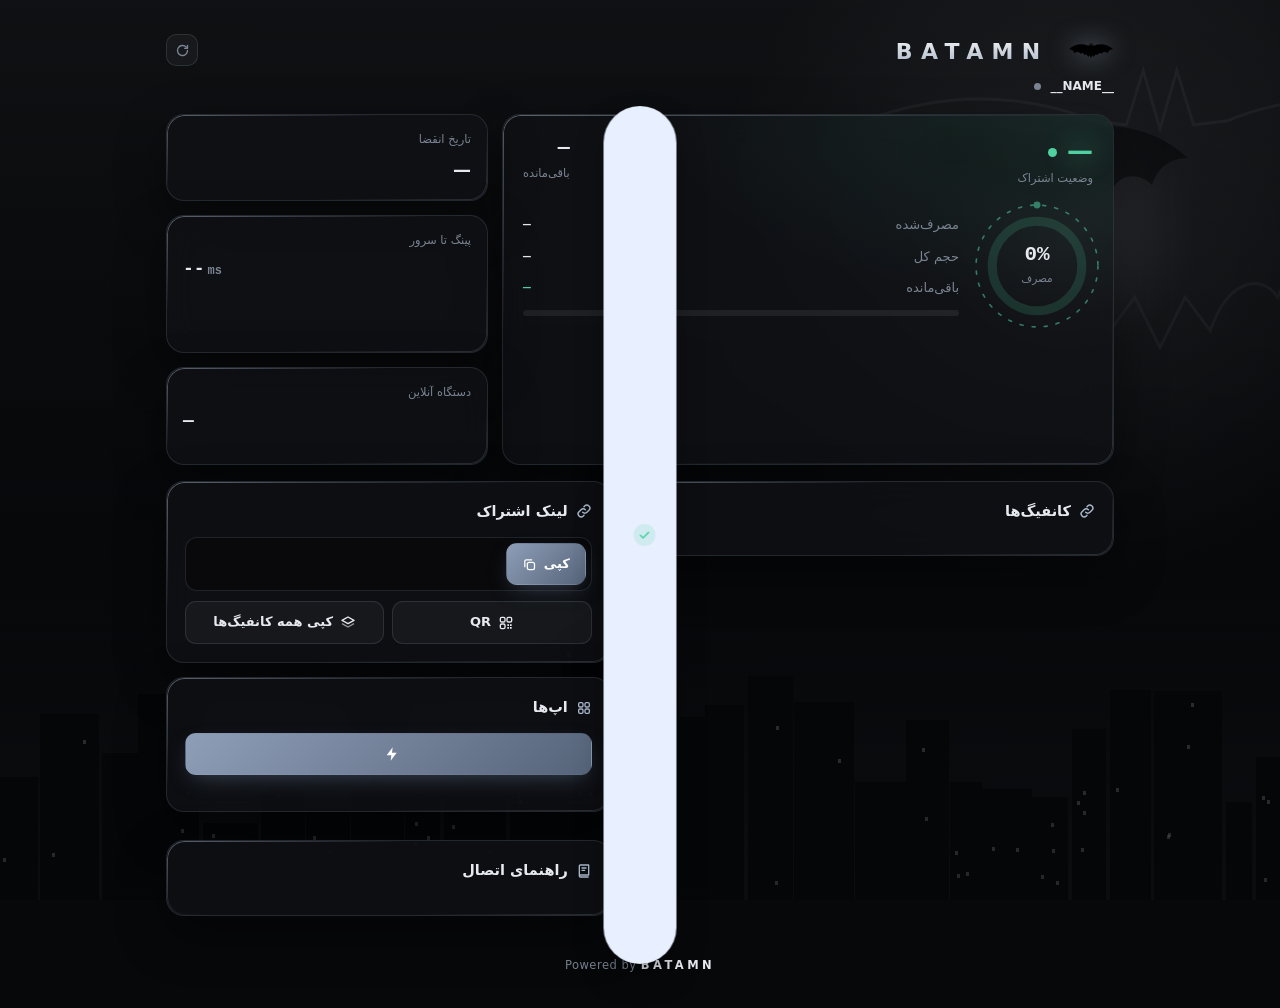
==== commit 01bce8d7: "Add files via upload" ====
--- a/sub.html
+++ b/sub.html
@@ -1,168 +1,359 @@
 <!doctype html><html lang="fa" dir="rtl" data-theme="__THEME__"><head><meta charset="utf-8">
 <meta name="viewport" content="width=device-width,initial-scale=1,viewport-fit=cover">
-<meta name="theme-color" content="#050607"><meta name="mobile-web-app-capable" content="yes"><meta name="apple-mobile-web-app-capable" content="yes">
+<meta name="theme-color" content="#05070b"><meta name="robots" content="noindex,nofollow"><meta name="mobile-web-app-capable" content="yes"><meta name="apple-mobile-web-app-capable" content="yes">
 <title>BATAMN · __NAME__</title>
 <link rel="preload" href="/fonts/vazir.woff2" as="font" type="font/woff2" crossorigin><link rel="preload" href="/fonts/inter.woff2" as="font" type="font/woff2" crossorigin>
 <link rel="stylesheet" href="/style.css">
 <style>
-.s-wrap{max-width:480px;padding:20px 16px 46px}
-.s-top{display:flex;align-items:center;justify-content:space-between;padding:2px 2px 18px}
-.s-brand{display:flex;align-items:center;gap:10px;color:var(--ac)}
-.s-brand svg{width:40px;height:20px}
-.s-brand b{font-size:15px;letter-spacing:.42em;font-weight:700;color:#eef2f8}
-.s-card{margin-top:14px}
-.s-hero{text-align:center;padding:28px 18px 20px;margin-top:0}
-.s-name{margin:0;font-size:23px;font-weight:700;letter-spacing:-.01em}
-.s-ring{position:relative;width:176px;height:176px;margin:20px auto 22px}
-.s-ring svg{width:100%;height:100%;transform:rotate(-90deg)}
-.s-ring circle{fill:none;stroke-width:8;stroke-linecap:round}
-.s-ring .tr{stroke:rgba(255,255,255,.07)}
-.s-ring .pg{stroke:url(#rg);transition:stroke-dasharray 1.4s cubic-bezier(.2,.8,.2,1)}
-.s-ring .c{position:absolute;inset:0;display:flex;flex-direction:column;align-items:center;justify-content:center}
-.s-ring b{font-family:var(--fm);font-size:27px;font-weight:600;color:#fff;direction:ltr}
-.s-ring small{margin-top:4px;color:var(--mu);font-size:10px;letter-spacing:3px}
-.s-stats{display:grid;grid-template-columns:repeat(3,1fr);border:1px solid var(--line);border-radius:16px;overflow:hidden;background:rgba(255,255,255,.02)}
-.s-stats>div{padding:13px 6px 12px;min-width:0}
-.s-stats>div+div{border-inline-start:1px solid var(--line)}
-.s-stats small{display:block;color:var(--mu);font-size:9.5px;letter-spacing:2px;margin-bottom:6px}
-.s-stats b{display:block;font-family:var(--fm);font-size:14.5px;font-weight:600;color:#fff;direction:ltr;white-space:nowrap;overflow:hidden;text-overflow:ellipsis}
-.s-stats em{display:block;font-style:normal;color:var(--mu);font-size:10.5px;margin-top:3px;min-height:15px}
-.s-card h3{margin-bottom:14px}
-.s-lead{margin:0 0 14px;color:var(--mu);font-size:12.5px;line-height:1.9}
-.s-apps{display:grid;grid-template-columns:repeat(2,1fr);gap:8px;margin-top:10px}
-.s-apps a{display:block;text-align:center;text-decoration:none;padding:11px 8px}
-.s-ghost{display:block;width:100%;margin-top:12px;padding:10px;border:0;background:transparent;color:var(--mu);font:inherit;font-size:12.5px;cursor:pointer;border-radius:10px}
-.s-ghost:active{color:var(--tx)}
-.s-qr{margin:14px auto 2px;width:200px;height:200px;padding:8px;background:#fff;border-radius:16px}
-.s-qr svg{width:100%;height:100%;display:block}
-.s-cfg{display:flex;align-items:center;gap:12px;padding:13px 2px;border-top:1px solid var(--line);cursor:pointer}
-.s-cfg:first-of-type{border-top:0}
-.s-cfg .g{flex:1;min-width:0}
-.s-cfg b{display:block;font-size:14.5px;font-weight:600;overflow:hidden;text-overflow:ellipsis;white-space:nowrap}
-.s-cfg small{display:block;margin-top:3px;color:var(--mu);font-family:var(--fm);font-size:10.5px;letter-spacing:1px;direction:ltr;text-align:right}
-.s-cp{width:36px;height:36px;border-radius:11px;border:1px solid var(--line);background:rgba(255,255,255,.04);display:flex;align-items:center;justify-content:center;color:var(--ac3);flex:none}
-.s-cfg:active .s-cp{border-color:var(--ac)}
-.s-all{padding:7px 12px;font-size:12px}
-.s-row{display:flex;align-items:center;gap:10px;padding:11px 0;border-top:1px solid var(--line)}
-.s-row:first-of-type{border-top:0}
-.s-row .g{flex:1;min-width:0}
-.s-row small{display:block;color:var(--mu);font-size:10.5px}
-.s-row b{display:block;font-family:var(--fm);font-size:12.5px;direction:ltr;text-align:left;word-break:break-all;margin-top:2px;font-weight:500}
-.s-contact{display:flex;gap:10px;flex-wrap:wrap}
-.s-contact .tg{min-width:140px}
-.s-dead{text-align:center;padding:30px 12px 8px}
-.s-dead .ic{width:60px;height:60px;margin:0 auto 14px;border-radius:50%;display:flex;align-items:center;justify-content:center;background:rgba(var(--rgb),.1);border:1px solid var(--line);color:var(--ac)}
-.s-dead .ic svg{width:28px;height:28px}
-.s-dead h2{margin:0 0 6px;font-size:19px}
-.s-dead p{margin:0;color:var(--mu);font-size:13px;line-height:1.9}
+/* ===== BATAMN subscription page ===== */
+.x-wrap{max-width:980px;margin:0 auto;padding:max(22px,env(safe-area-inset-top)) 16px calc(34px + env(safe-area-inset-bottom));display:flex;flex-direction:column;gap:14px;position:relative;z-index:1}
+.x-hd{display:flex;align-items:flex-start;justify-content:space-between;gap:12px;margin-bottom:2px}
+.x-brand{display:flex;align-items:center;gap:11px;color:var(--ac)}
+.x-brand svg{width:46px;height:23px;filter:drop-shadow(0 0 12px rgba(var(--rgb),.55))}
+.x-brand h1{margin:0;font-size:22px;font-weight:800;letter-spacing:.38em;padding-inline-start:.38em;background:linear-gradient(180deg,#fff,rgba(var(--rgb),.92));-webkit-background-clip:text;background-clip:text;color:transparent}
+.x-meta{display:flex;align-items:center;gap:10px;margin-top:8px;font-size:12px;color:var(--mu);flex-wrap:wrap}
+.x-user{unicode-bidi:plaintext;font-weight:600;color:var(--tx)}
+.x-onl{display:inline-flex;align-items:center;gap:6px;font-weight:600}
+.x-onl i{width:7px;height:7px;border-radius:50%;background:currentColor}
+.x-onl.up{color:var(--ok)}.x-onl.up i{box-shadow:0 0 8px currentColor;animation:xp 1.8s infinite}
+@keyframes xp{50%{opacity:.35}}
+.x-ib{width:32px;height:32px;border-radius:10px;border:1px solid var(--line);background:rgba(255,255,255,.04);color:var(--mu);display:grid;place-items:center;cursor:pointer;transition:.2s;padding:0}
+.x-ib:hover{color:var(--tx);border-color:rgba(var(--rgb),.4)}
+.x-ib.spin svg{animation:xs .9s linear infinite}
+@keyframes xs{to{transform:rotate(360deg)}}
+/* notes */
+.x-note{display:flex;gap:10px;align-items:flex-start;padding:11px 14px;border-radius:13px;font-size:13px;line-height:1.9;border:1px solid}
+.x-note svg{flex:none;margin-top:4px}
+.x-note.warn{background:rgba(232,179,74,.1);border-color:rgba(232,179,74,.34);color:var(--warn)}
+.x-note.bad{background:rgba(239,107,127,.1);border-color:rgba(239,107,127,.34);color:var(--bad)}
+.x-note.info{background:rgba(var(--rgb),.1);border-color:rgba(var(--rgb),.3);color:var(--tx);white-space:pre-line}
+/* top: status + side */
+.x-top{display:grid;grid-template-columns:1fr;gap:14px}
+.x-st{--sc:var(--ok);overflow:hidden;padding:20px}
+.x-st.warn{--sc:var(--warn)}.x-st.bad{--sc:var(--bad)}
+.x-st:after{content:"";position:absolute;inset:0;background:radial-gradient(120% 90% at 100% 0,var(--sc),transparent 62%);opacity:.11;pointer-events:none}
+.x-st>*{position:relative;z-index:1}
+.x-sth{display:flex;justify-content:space-between;align-items:flex-start;gap:12px}
+.x-stt{display:flex;align-items:center;gap:10px;font-size:26px;font-weight:800;color:var(--sc);line-height:1.3;text-shadow:0 0 26px currentColor}
+.x-stt i{width:9px;height:9px;border-radius:50%;background:currentColor;animation:xr 2s infinite;flex:none}
+@keyframes xr{0%{box-shadow:0 0 0 0 currentColor}70%,100%{box-shadow:0 0 0 9px transparent}}
+.x-lab{font-size:11.5px;color:var(--mu)}
+.x-ein{text-align:end}.x-ein b{display:block;font-family:var(--fm);font-size:20px;font-weight:700;direction:ltr;line-height:1.3}
+.x-stb{display:flex;align-items:center;gap:22px;margin-top:22px}
+.x-ring{position:relative;width:112px;height:112px;flex:none;color:var(--sc)}
+.x-ring .rg{position:absolute;inset:0;width:100%;height:100%;transform:rotate(-90deg)}
+.x-ring .tk{stroke:currentColor;opacity:.16}
+.x-ring .br{stroke:currentColor;stroke-linecap:round;stroke-dasharray:251.33;stroke-dashoffset:251.33;transition:stroke-dashoffset 1.4s cubic-bezier(.2,.8,.2,1);filter:drop-shadow(0 0 6px currentColor)}
+.x-ring .orb{position:absolute;inset:-9px;width:calc(100% + 18px);height:calc(100% + 18px);animation:xo 24s linear infinite;opacity:.55}
+@keyframes xo{to{transform:rotate(360deg)}}
+.x-ring .mid{position:absolute;inset:0;display:grid;place-items:center;text-align:center;color:var(--tx)}
+.x-ring .mid b{display:block;font-family:var(--fm);font-size:21px;font-weight:700;line-height:1;direction:ltr}
+.x-ring .mid small{display:block;font-size:10.5px;color:var(--mu);margin-top:5px}
+.x-rows{flex:1;min-width:0;display:grid;gap:11px}
+.x-rw{display:flex;justify-content:space-between;align-items:center;gap:8px;font-size:13px;color:var(--mu)}
+.x-rw b{font-family:var(--fm);color:var(--tx);font-weight:600;white-space:nowrap;direction:ltr}
+.x-rw.g b{color:var(--sc)}
+.x-bar{height:6px;border-radius:9px;background:rgba(255,255,255,.07);overflow:hidden}
+.x-bar i{display:block;height:100%;width:0;border-radius:9px;background:var(--sc);transition:width 1.4s cubic-bezier(.2,.8,.2,1);box-shadow:0 0 10px var(--sc)}
+.x-side{display:grid;gap:14px;grid-template-columns:1fr 1fr}
+.x-side>:last-child{grid-column:1/-1}
+.x-sc{padding:15px 16px}
+.x-sc .x-lab{margin-bottom:8px}
+.x-v{display:block;font-size:18px;font-weight:800;line-height:1.4}
+.x-v.m{font-family:var(--fm);direction:ltr;text-align:start}
+.x-v small{font-size:12px;color:var(--mu);font-weight:600;margin-inline-start:3px}
+.x-cd{display:block;margin-top:3px;font-family:var(--fm);font-size:11.5px;color:var(--mu);direction:ltr;text-align:start}
+.x-spark{width:100%;height:26px;margin-top:8px;direction:ltr}
+.x-spark polyline{fill:none;stroke:var(--ac);stroke-width:1.6;vector-effect:non-scaling-stroke;stroke-linejoin:round;stroke-linecap:round}
+.x-q{font-size:11.5px;font-weight:700}.x-q.g{color:var(--ok)}.x-q.y{color:var(--warn)}.x-q.r{color:var(--bad)}
+/* main */
+.x-main{display:grid;gap:14px;grid-template-columns:minmax(0,1fr);grid-template-areas:"sub" "apps" "cfg" "extra" "help" "tg"}
+.a-sub{grid-area:sub}.a-apps{grid-area:apps}.a-cfg{grid-area:cfg}.a-ex{grid-area:extra;display:grid;gap:14px}.a-help{grid-area:help}.a-tg{grid-area:tg}
+.x-h{display:flex;align-items:center;gap:8px;font-weight:700;font-size:14.5px;margin:0 0 14px}
+.x-h>svg{color:var(--ac);flex:none}
+.x-h .sp{flex:1}
+.x-h small{font-size:11.5px;color:var(--mu);font-weight:600;font-family:var(--fm)}
+.xb{border:1px solid transparent;cursor:pointer;display:inline-flex;align-items:center;justify-content:center;gap:7px;padding:10px 15px;border-radius:11px;font:inherit;font-weight:700;font-size:13px;color:#fff;background:linear-gradient(135deg,var(--ac1),var(--ac2));box-shadow:0 8px 22px -8px rgba(var(--rgb2),.7);transition:filter .2s,transform .15s;text-decoration:none;touch-action:manipulation}
+.xb:active{transform:scale(.97)}.xb:hover{filter:brightness(1.1)}
+.xb.gh{background:rgba(255,255,255,.04);border-color:var(--line);color:var(--tx);box-shadow:none}
+.xb.gh:hover{border-color:rgba(var(--rgb),.45);filter:none}
+.xb.wide{display:flex;width:100%;padding:12px 14px}
+.x-lk{display:flex;align-items:center;gap:8px;padding:5px;border-radius:12px;background:rgba(0,0,0,.32);border:1px solid var(--line);direction:ltr}
+.x-lk code{flex:1;min-width:0;padding-left:10px;font:12px var(--fm);color:var(--mu);white-space:nowrap;overflow:hidden;text-overflow:ellipsis}
+.x-two{display:grid;grid-template-columns:1fr 1fr;gap:8px;margin-top:10px}
+.x-qrw{display:grid;grid-template-rows:0fr;transition:grid-template-rows .4s cubic-bezier(.2,.8,.2,1)}
+.x-qrw.on{grid-template-rows:1fr}
+.x-qrw>div{overflow:hidden;min-height:0}
+.x-qr{margin:14px auto 2px;width:216px;max-width:100%;padding:10px;border-radius:14px;background:#fff}
+.x-qr svg{width:100%;height:auto;display:block}
+.x-apps{display:grid;grid-template-columns:repeat(3,1fr);gap:8px;margin-top:12px;padding-top:6px}
+.x-app{position:relative;display:flex;flex-direction:column;align-items:center;gap:8px;padding:14px 6px 11px;border-radius:13px;background:rgba(255,255,255,.035);border:1px solid var(--line);font-size:12.5px;font-weight:600;text-decoration:none;color:var(--tx);transition:.2s;touch-action:manipulation}
+.x-app:hover{border-color:rgba(var(--rgb),.45);background:rgba(var(--rgb),.07)}
+.x-app .ai{width:40px;height:40px;border-radius:12px;display:grid;place-items:center;color:#fff;font:800 14px var(--fm);background:linear-gradient(135deg,rgba(var(--rgb),.5),rgba(var(--rgb2),.28));border:1px solid rgba(var(--rgb),.35)}
+.x-app.rec{border-color:var(--ac)}
+.x-app .tag{position:absolute;top:-9px;font-size:10px;font-weight:700;padding:1px 9px;border-radius:99px;background:var(--ac1);color:#fff;white-space:nowrap}
+.x-cf{display:flex;align-items:center;gap:10px;padding:10px 11px;border-radius:13px;background:rgba(255,255,255,.035);border:1px solid var(--line);margin-bottom:8px}
+.x-cf:last-child{margin-bottom:0}
+.x-cf.info{opacity:.85;border-style:dashed}
+.x-bdg{flex:none;font:800 10px var(--fm);letter-spacing:.3px;padding:4px 8px;border-radius:7px;background:rgba(var(--rgb),.16);color:var(--ac3);border:1px solid rgba(var(--rgb),.3);direction:ltr}
+.x-nm{flex:1;min-width:0}
+.x-nm b{display:block;font-size:13.5px;font-weight:600;white-space:nowrap;overflow:hidden;text-overflow:ellipsis;unicode-bidi:plaintext;text-align:start}
+.x-nm small{display:block;font:11px var(--fm);color:var(--mu);margin-top:3px;direction:ltr;text-align:start;white-space:nowrap;overflow:hidden;text-overflow:ellipsis}
+.x-cp{width:34px;height:34px;flex:none;border-radius:10px;border:1px solid var(--line);background:rgba(255,255,255,.04);color:var(--mu);cursor:pointer;display:grid;place-items:center;transition:.2s;padding:0;touch-action:manipulation}
+.x-cp:hover{color:var(--tx);border-color:rgba(var(--rgb),.4)}
+.x-cp.ok{background:rgba(79,209,160,.14);color:var(--ok);border-color:rgba(79,209,160,.4)}
+.x-row{display:flex;align-items:center;gap:10px;padding:11px 0;border-top:1px solid var(--line)}
+.x-row:first-of-type{border-top:0}
+.x-row .g{flex:1;min-width:0}
+.x-row small{display:block;color:var(--mu);font-size:10.5px}
+.x-row b{display:block;font:500 12.5px var(--fm);direction:ltr;text-align:left;word-break:break-all;margin-top:2px}
+.x-empty{text-align:center;color:var(--mu);font-size:13px;line-height:1.9;padding:14px 6px}
+/* help */
+.x-det{border-top:1px solid var(--line);padding:12px 2px}
+.x-det:first-of-type{border-top:0;padding-top:0}
+.x-det summary{cursor:pointer;list-style:none;display:flex;align-items:center;gap:10px;font-weight:600;font-size:13.5px}
+.x-det summary::-webkit-details-marker{display:none}
+.x-det .n{width:22px;height:22px;flex:none;border-radius:7px;display:grid;place-items:center;font:700 11px var(--fm);background:rgba(var(--rgb),.12);border:1px solid rgba(var(--rgb),.3);color:var(--ac3)}
+.x-det .ar{margin-inline-start:auto;flex:none;color:var(--mu);transition:transform .25s}
+.x-det[open] .ar{transform:rotate(180deg)}
+.x-dc{font-size:13px;line-height:2;color:var(--mu);padding-top:7px;padding-inline-start:32px}
+/* contact */
+.x-tgw{display:grid;gap:12px}
+.x-tgc{display:flex;align-items:center;gap:12px;padding:13px 16px;text-decoration:none;color:var(--tx);transition:.2s}
+.x-tgc:hover{background:rgba(var(--rgb),.06)}
+.x-tgc .ti{width:40px;height:40px;flex:none;border-radius:12px;background:linear-gradient(135deg,#2aabee,#1c7fc4);display:grid;place-items:center;color:#fff}
+.x-tgc b{display:block;font-size:14px;font-weight:700}
+.x-tgc small{font:12px var(--fm);color:var(--mu);direction:ltr;display:block;text-align:start}
+.x-tgc .go{margin-inline-start:auto;flex:none;color:var(--mu)}
+html[dir=rtl] .x-tgc .go{transform:scaleX(-1)}
+.x-foot{text-align:center;font-size:11.5px;color:var(--mu);padding:10px 0 0;direction:ltr;letter-spacing:.5px}
+.x-foot b{color:var(--tx);letter-spacing:.3em}
+.x-foot a{color:var(--mu);text-decoration:none}
+/* sheet + toast */
+.x-ov{position:fixed;inset:0;z-index:40;display:flex;align-items:flex-end;justify-content:center;background:rgba(2,4,8,.7);backdrop-filter:blur(6px);opacity:0;visibility:hidden;transition:opacity .25s,visibility .25s}
+.x-ov.on{opacity:1;visibility:visible}
+.x-sheet{width:100%;max-width:440px;margin:0 10px max(10px,env(safe-area-inset-bottom));border-radius:20px;padding:18px;text-align:center;transform:translate3d(0,30px,0);transition:transform .35s cubic-bezier(.2,.8,.2,1)}
+.x-ov.on .x-sheet{transform:none}
+.x-sheet h3{margin:0 0 12px;font-size:14px;unicode-bidi:plaintext;white-space:nowrap;overflow:hidden;text-overflow:ellipsis;display:block}
+.x-sheet .x-qr{width:240px;margin:0 auto 14px}
+.x-toast{position:fixed;left:50%;top:max(16px,env(safe-area-inset-top));z-index:60;transform:translate3d(-50%,-170%,0);display:flex;align-items:center;gap:9px;padding:10px 15px;border-radius:13px;background:var(--card);backdrop-filter:blur(14px);border:1px solid var(--line);font-size:13px;font-weight:600;box-shadow:0 14px 34px -10px rgba(0,0,0,.6);transition:transform .4s cubic-bezier(.2,.8,.2,1);pointer-events:none;max-width:90vw}
+.x-toast.on{transform:translate3d(-50%,0,0)}
+.x-toast .o{width:22px;height:22px;flex:none;border-radius:50%;display:grid;place-items:center;background:rgba(79,209,160,.16);color:var(--ok)}
+.x-toast.err .o{background:rgba(239,107,127,.16);color:var(--bad)}
 .hide{display:none!important}
+@media(min-width:760px){
+ .x-wrap{padding-top:34px;gap:16px}
+ .x-top{grid-template-columns:1.9fr 1fr}
+ .x-side{grid-template-columns:1fr}
+ .x-main{grid-template-columns:minmax(0,1.1fr) minmax(0,1fr);grid-template-areas:"cfg sub" "cfg apps" "cfg extra" "cfg help" "cfg tg";grid-template-rows:auto auto auto auto 1fr;align-items:start}
+}
+@media(max-width:380px){.x-apps{grid-template-columns:repeat(2,1fr)}.x-stb{gap:14px}.x-ring{width:96px;height:96px}}
+@media(prefers-reduced-motion:reduce){*,*::before,*::after{animation:none!important;transition:none!important}}
 </style></head><body><div class="bgimg"></div>
-<svg width="0" height="0" style="position:absolute"><defs><symbol id="bat" viewBox="0 0 200 100"><path d="M100 26L104 12L108 25L116 24C140 14 172 18 196 40C184 40 176 46 172 58C164 50 152 50 146 60C140 54 132 56 128 66C124 60 116 62 112 74L106 66L100 78L94 66L88 74C84 62 76 60 72 66C68 56 60 54 54 60C48 50 36 50 28 58C24 46 16 40 4 40C28 18 60 14 84 24L92 25L96 12L100 26Z"/></symbol>
-<linearGradient id="rg" x1="0" y1="0" x2="1" y2="1"><stop offset="0" style="stop-color:var(--ac3)"/><stop offset="1" style="stop-color:var(--ac2)"/></linearGradient></defs></svg>
-
-<div class="wrap s-wrap">
-  <header class="s-top"><div class="s-brand"><svg class="emb" viewBox="0 0 200 100"><use href="#bat"/></svg><b>BATAMN</b></div><span class="pill" id="stp"><i></i><span></span></span></header>
-
-  <section class="card s-hero">
-    <h1 class="s-name">__NAME__</h1>
-    <div id="live">
-      <div class="s-ring"><svg viewBox="0 0 176 176"><circle class="tr" cx="88" cy="88" r="76"/><circle class="pg" id="rp" cx="88" cy="88" r="76" stroke-dasharray="0 478"/></svg><div class="c"><b id="rn">—</b><small id="rl">REMAINING</small></div></div>
-      <div class="s-stats">
-        <div><small>USED</small><b id="t1">—</b></div>
-        <div><small>TOTAL</small><b id="t3">—</b></div>
-        <div><small>EXPIRES</small><b id="t4">—</b><em id="t4d"></em></div>
+<svg width="0" height="0" style="position:absolute" aria-hidden="true"><defs>
+<symbol id="bat" viewBox="0 0 200 100"><path d="M100 26L104 12L108 25L116 24C140 14 172 18 196 40C184 40 176 46 172 58C164 50 152 50 146 60C140 54 132 56 128 66C124 60 116 62 112 74L106 66L100 78L94 66L88 74C84 62 76 60 72 66C68 56 60 54 54 60C48 50 36 50 28 58C24 46 16 40 4 40C28 18 60 14 84 24L92 25L96 12L100 26Z"/></symbol>
+<symbol id="i-copy" viewBox="0 0 24 24"><rect x="8.5" y="8.5" width="11.5" height="11.5" rx="3" fill="none" stroke="currentColor" stroke-width="2"/><path d="M15.5 4.5H7A2.5 2.5 0 0 0 4.5 7v8.5" fill="none" stroke="currentColor" stroke-width="2" stroke-linecap="round"/></symbol>
+<symbol id="i-ok" viewBox="0 0 24 24"><path d="M5 12.5l4.5 4.5L19 7.5" fill="none" stroke="currentColor" stroke-width="2.6" stroke-linecap="round" stroke-linejoin="round"/></symbol>
+<symbol id="i-x" viewBox="0 0 24 24"><path d="M7 7l10 10M17 7L7 17" fill="none" stroke="currentColor" stroke-width="2.6" stroke-linecap="round"/></symbol>
+<symbol id="i-qr" viewBox="0 0 24 24"><rect x="3.5" y="3.5" width="7" height="7" rx="2" fill="none" stroke="currentColor" stroke-width="2"/><rect x="13.5" y="3.5" width="7" height="7" rx="2" fill="none" stroke="currentColor" stroke-width="2"/><rect x="3.5" y="13.5" width="7" height="7" rx="2" fill="none" stroke="currentColor" stroke-width="2"/><path d="M14 14h2.5v2.5H14zM18 18h2.5v2.5H18zM14 18h2.5v2.5H14zM18 14h2.5v2.5H18z" fill="currentColor"/></symbol>
+<symbol id="i-link" viewBox="0 0 24 24"><path d="M10 14a4.5 4.5 0 0 0 6.4 0l3-3a4.5 4.5 0 0 0-6.4-6.4l-1 1M14 10a4.5 4.5 0 0 0-6.4 0l-3 3a4.5 4.5 0 0 0 6.4 6.4l1-1" fill="none" stroke="currentColor" stroke-width="2.2" stroke-linecap="round"/></symbol>
+<symbol id="i-layers" viewBox="0 0 24 24"><path d="M12 3l9 5-9 5-9-5z" fill="none" stroke="currentColor" stroke-width="2" stroke-linejoin="round"/><path d="M3 13l9 5 9-5" fill="none" stroke="currentColor" stroke-width="2" stroke-linejoin="round" opacity=".6"/></symbol>
+<symbol id="i-apps" viewBox="0 0 24 24"><rect x="4" y="4" width="6.5" height="6.5" rx="2" fill="none" stroke="currentColor" stroke-width="2"/><rect x="13.5" y="4" width="6.5" height="6.5" rx="2" fill="none" stroke="currentColor" stroke-width="2"/><rect x="4" y="13.5" width="6.5" height="6.5" rx="2" fill="none" stroke="currentColor" stroke-width="2"/><rect x="13.5" y="13.5" width="6.5" height="6.5" rx="2" fill="none" stroke="currentColor" stroke-width="2"/></symbol>
+<symbol id="i-bolt" viewBox="0 0 24 24"><path d="M13 2L4 14h7l-1 8 9-12h-7z" fill="currentColor"/></symbol>
+<symbol id="i-book" viewBox="0 0 24 24"><path d="M5 4.5A1.5 1.5 0 0 1 6.5 3H19v15H6.5A1.5 1.5 0 0 0 5 19.5zM5 19.5A1.5 1.5 0 0 0 6.5 21H19" fill="none" stroke="currentColor" stroke-width="2" stroke-linejoin="round"/><path d="M9 7.5h6M9 11h4" stroke="currentColor" stroke-width="2" stroke-linecap="round"/></symbol>
+<symbol id="i-down" viewBox="0 0 24 24"><path d="M6 9l6 6 6-6" fill="none" stroke="currentColor" stroke-width="2.4" stroke-linecap="round" stroke-linejoin="round"/></symbol>
+<symbol id="i-arrow" viewBox="0 0 24 24"><path d="M9 6l6 6-6 6" fill="none" stroke="currentColor" stroke-width="2.6" stroke-linecap="round" stroke-linejoin="round"/></symbol>
+<symbol id="i-refresh" viewBox="0 0 24 24"><path d="M20 12a8 8 0 1 1-2.3-5.6M20 4v4.5h-4.5" fill="none" stroke="currentColor" stroke-width="2.2" stroke-linecap="round" stroke-linejoin="round"/></symbol>
+<symbol id="i-info" viewBox="0 0 24 24"><circle cx="12" cy="12" r="9" fill="none" stroke="currentColor" stroke-width="2"/><path d="M12 11v5M12 7.5v.5" stroke="currentColor" stroke-width="2.4" stroke-linecap="round"/></symbol>
+<symbol id="i-card" viewBox="0 0 24 24"><rect x="2.5" y="5" width="19" height="14" rx="2.5" fill="none" stroke="currentColor" stroke-width="2"/><path d="M2.5 10h19M6 15h4" stroke="currentColor" stroke-width="2" stroke-linecap="round"/></symbol>
+<symbol id="i-term" viewBox="0 0 24 24"><rect x="3" y="4.5" width="18" height="15" rx="3" fill="none" stroke="currentColor" stroke-width="2"/><path d="M7 10l3 2.5L7 15M12.5 15H17" fill="none" stroke="currentColor" stroke-width="2" stroke-linecap="round" stroke-linejoin="round"/></symbol>
+<symbol id="i-tg" viewBox="0 0 24 24"><path d="M21.5 3.6L2.9 10.8c-1.3.5-1.2 1.3-.2 1.6l4.8 1.5 1.8 5.6c.2.7.4.9.9.9.4 0 .6-.2.9-.5l2.3-2.2 4.7 3.5c.9.5 1.5.2 1.7-.8L22.9 5c.3-1.3-.5-1.9-1.4-1.4zM9 13.6l9.5-6c.4-.3.8-.1.5.2l-8.1 7.3-.3 3.4z" fill="#fff"/></symbol>
+</defs></svg>
+
+<main class="x-wrap">
+  <header class="x-hd">
+    <div>
+      <div class="x-brand"><svg viewBox="0 0 200 100" aria-hidden="true"><use href="#bat"/></svg><h1>BATAMN</h1></div>
+      <div class="x-meta"><span class="x-user" id="uname">__NAME__</span><span class="x-onl" id="onl"><i></i><span id="onlT"></span></span></div>
+    </div>
+    <button type="button" class="x-ib" id="pingB" aria-label="refresh"><svg width="15" height="15"><use href="#i-refresh"/></svg></button>
+  </header>
+
+  <div class="x-note warn hide" id="warn"><svg width="18" height="18"><use href="#i-info"/></svg><span></span></div>
+  <div class="x-note info hide" id="ann"><svg width="18" height="18"><use href="#i-info"/></svg><span></span></div>
+
+  <section class="x-top">
+    <div class="card x-st" id="stc">
+      <div class="x-sth">
+        <div><div class="x-stt"><span id="stT">—</span><i></i></div><div class="x-lab">وضعیت اشتراک</div></div>
+        <div class="x-ein"><b id="leftD">—</b><span class="x-lab" id="leftL">باقی‌مانده</span></div>
+      </div>
+      <div class="x-stb">
+        <div class="x-ring">
+          <svg class="orb" viewBox="0 0 128 128" aria-hidden="true"><circle cx="64" cy="64" r="60" fill="none" stroke="currentColor" stroke-width="1.6" stroke-linecap="round" stroke-dasharray="3 9"/><circle cx="64" cy="4" r="3.4" fill="currentColor"/></svg>
+          <svg class="rg" viewBox="0 0 100 100"><circle class="tk" cx="50" cy="50" r="40" fill="none" stroke-width="8"/><circle class="br" id="ringB" cx="50" cy="50" r="40" fill="none" stroke-width="8"/></svg>
+          <div class="mid"><div><b id="pct">0%</b><small id="pctL">مصرف</small></div></div>
+        </div>
+        <div class="x-rows">
+          <div class="x-rw"><span>مصرف‌شده</span><b id="vU">—</b></div>
+          <div class="x-rw"><span>حجم کل</span><b id="vA">—</b></div>
+          <div class="x-rw g"><span>باقی‌مانده</span><b id="vL">—</b></div>
+          <div class="x-bar"><i id="barI"></i></div>
+        </div>
       </div>
     </div>
-    <div class="s-dead hide" id="dead"><div class="ic" id="deadIc"></div><h2 id="deadT"></h2><p id="deadP"></p></div>
+    <div class="x-side">
+      <div class="card x-sc"><div class="x-lab">تاریخ انقضا</div><b class="x-v" id="expD">—</b><span class="x-cd" id="cd"></span></div>
+      <div class="card x-sc"><div class="x-lab">پینگ تا سرور</div><b class="x-v m" id="pms">--<small>ms</small></b><span class="x-q" id="pq"></span><svg id="spark" class="x-spark" viewBox="0 0 100 26" preserveAspectRatio="none" aria-hidden="true"></svg></div>
+      <div class="card x-sc"><div class="x-lab">دستگاه آنلاین</div><b class="x-v m" id="devC">—</b><span class="x-cd" id="cfgC"></span></div>
+    </div>
   </section>
 
-  <section class="card s-card" id="act">
-    <h3><span>Subscription</span></h3>
-    <p class="s-lead">لینک اشتراک رو توی اپ اضافه کن. با هر آپدیت، حجم و زمان باقی‌مانده تازه می‌شه.</p>
-    <button class="btn" id="cs">کپی لینک اشتراک</button>
-    <div class="s-apps" id="apps"></div>
-    <button class="s-ghost" id="qrbtn">نمایش QR</button>
-    <div class="s-qr hide" id="qrb">__QR__</div>
-    <button class="s-ghost hide" id="altBtn">کپی لینک جایگزین (اگه دامنه اصلی باز نشد)</button>
-  </section>
-
-  <section class="card s-card" id="cc">
-    <h3><span>Configs</span><button class="sm s-all" id="copyAll">کپی همه</button></h3>
-    <div id="cfs"></div>
-  </section>
-
-  <section class="card s-card hide" id="payc"><h3><span>تمدید اشتراک</span></h3><div id="payl"></div></section>
-  <section class="card s-card hide" id="sshc"><h3><span>SSH · WebSocket</span></h3><div id="sshl"></div><p class="s-lead" style="margin:10px 0 0">برای HTTP Injector، HTTP Custom و NapsternetV: حالت SSH با Payload، پورت 443 و TLS</p></section>
-  <section class="card s-card hide" id="ctc"><div class="s-contact" id="ctr"></div></section>
-
-  <div class="ft" id="ft">BATAMN</div>
-</div>
-<div id="toast"></div>
+  <div class="x-main">
+    <section class="card a-sub" id="act">
+      <div class="x-h"><svg width="16" height="16"><use href="#i-link"/></svg><span>لینک اشتراک</span></div>
+      <div class="x-lk"><code id="sub"></code><button type="button" class="xb" id="cpSub"><svg width="15" height="15"><use href="#i-copy"/></svg><span>کپی</span></button></div>
+      <div class="x-two"><button type="button" class="xb gh" id="qrB"><svg width="16" height="16"><use href="#i-qr"/></svg><span>QR</span></button><button type="button" class="xb gh" id="cpAll"><svg width="16" height="16"><use href="#i-layers"/></svg><span>کپی همه کانفیگ‌ها</span></button></div>
+      <div class="x-qrw" id="qrw"><div><div class="x-qr" id="qrb">__QR__</div></div></div>
+      <button type="button" class="xb gh wide hide" id="altBtn" style="margin-top:10px"><svg width="15" height="15"><use href="#i-link"/></svg><span>کپی لینک جایگزین (اگه دامنه اصلی باز نشد)</span></button>
+    </section>
+
+    <section class="card a-apps" id="appsC">
+      <div class="x-h"><svg width="16" height="16"><use href="#i-apps"/></svg><span>اپ‌ها</span></div>
+      <a class="xb wide" id="quick" href="#"><svg width="16" height="16"><use href="#i-bolt"/></svg><span id="quickT"></span></a>
+      <div class="x-apps" id="apps"></div>
+    </section>
+
+    <section class="card a-cfg" id="cc">
+      <div class="x-h"><svg width="16" height="16"><use href="#i-link"/></svg><span>کانفیگ‌ها</span><span class="sp"></span><small id="cfgN"></small></div>
+      <div id="cfgs"></div>
+    </section>
+
+    <div class="a-ex">
+      <section class="card hide" id="payc"><div class="x-h"><svg width="16" height="16"><use href="#i-card"/></svg><span>تمدید اشتراک</span></div><div id="payl"></div></section>
+      <section class="card hide" id="sshc"><div class="x-h"><svg width="16" height="16"><use href="#i-term"/></svg><span>SSH · WebSocket</span></div><div id="sshl"></div></section>
+    </div>
+
+    <section class="card a-help" id="helpC">
+      <div class="x-h"><svg width="16" height="16"><use href="#i-book"/></svg><span>راهنمای اتصال</span></div>
+      <div id="help"></div>
+    </section>
+
+    <div class="x-tgw a-tg hide" id="tgw"></div>
+  </div>
+
+  <div class="x-foot" id="ft">Powered by <b>BATAMN</b></div>
+</main>
+
+<div class="x-ov" id="ov" aria-hidden="true"><div class="card x-sheet" role="dialog" aria-modal="true">
+  <h3 id="shT"></h3>
+  <div class="x-qr" id="shQ"></div>
+  <div class="x-two"><button type="button" class="xb" id="shCp"><svg width="15" height="15"><use href="#i-copy"/></svg><span>کپی</span></button><button type="button" class="xb gh" id="shX"><svg width="15" height="15"><use href="#i-x"/></svg><span>بستن</span></button></div>
+</div></div>
+<div class="x-toast" id="toast"><span class="o"><svg width="14" height="14" id="toastI"><use href="#i-ok"/></svg></span><span id="toastT"></span></div>
+
 <script>
 var D=__DATA__,$=function(i){return document.getElementById(i)};
-var IC={copy:'<rect x="8" y="8" width="12" height="12" rx="2"/><path d="M16 8V6a2 2 0 00-2-2H6a2 2 0 00-2 2v8a2 2 0 002 2h2"/>',pause:'<circle cx="12" cy="12" r="9"/><path d="M10 9v6M14 9v6"/>',hourglass:'<path d="M6 3h12M6 21h12M7 3c0 5 5 6 5 9s-5 4-5 9M17 3c0 5-5 6-5 9s5 4 5 9"/>',box:'<path d="M3 7.5L12 3l9 4.5v9L12 21l-9-4.5v-9zM3 7.5L12 12l9-4.5M12 12v9"/>',tg:'<path fill="currentColor" stroke="none" d="M21.6 3.4L2.7 10.7c-.9.35-.9 1.6.05 1.9l4.6 1.5 1.8 5.6c.2.7 1.1.9 1.6.4l2.6-2.4 4.7 3.5c.6.4 1.4.1 1.6-.6L23.1 5c.2-.9-.7-1.8-1.5-1.6zM9.4 13.6l8.2-5.1-6.3 6.1-.3 3z"/>'};
-function ico(n){return '<svg class="svgi" viewBox="0 0 24 24">'+(IC[n]||'')+'</svg>'}
+var C=D.contact||{},L=D.links||[],U=D.sub,E=encodeURIComponent(U),ST=D.status,ok=ST==='active';
 function esc(s){return String(s==null?'':s).replace(/[&<>"']/g,function(c){return{'&':'&amp;','<':'&lt;','>':'&gt;','"':'&quot;',"'":'&#39;'}[c]})}
-function toast(t){var e=$('toast');e.textContent=t;e.className='s';clearTimeout(toast.t);toast.t=setTimeout(function(){e.className=''},1500)}
-function cp(t,m){var done=function(){toast(m||'کپی شد')};
-  if(navigator.clipboard&&navigator.clipboard.writeText){navigator.clipboard.writeText(t).then(done).catch(function(){fb(t);done()})}else{fb(t);done()}}
-function fb(t){var a=document.createElement('textarea');a.value=t;a.style.cssText='position:fixed;opacity:0';document.body.appendChild(a);a.select();try{document.execCommand('copy')}catch(e){}a.remove()}
 function B(n){n=+n||0;if(n<1048576)return'0 MB';var u=['MB','GB','TB'],i=0;n/=1048576;while(n>=1024&&i<2){n/=1024;i++}return(n>=100?n.toFixed(0):n.toFixed(2).replace(/\.?0+$/,''))+' '+u[i]}
-function jdate(ms){try{return new Intl.DateTimeFormat('fa-IR-u-ca-persian',{year:'numeric',month:'2-digit',day:'2-digit'}).format(new Date(ms))}catch(e){return''}}
-var C=D.contact||{},U=D.sub,E=encodeURIComponent(U),ok=D.status==='active';
-
-/* status pill */
-var ST={active:['فعال','ok'],off:['غیرفعال','bad'],expired:['منقضی','bad'],limited:['حجم تمام','bad']}[D.status]||['—',''];
-$('stp').className='pill '+ST[1];$('stp').lastChild.textContent=ST[0];
-
-if(ok){
-  var pc=D.limit?Math.min(100,D.used/D.limit*100):0,days=D.exp?Math.max(0,Math.ceil((D.exp-Date.now())/864e5)):null;
-  $('rn').textContent=D.limit?B(Math.max(0,D.limit-D.used)):'∞';$('rl').textContent=D.limit?'REMAINING':'UNLIMITED';
-  $('t1').textContent=B(D.used);$('t3').textContent=D.limit?B(D.limit):'∞';
-  $('t4').textContent=D.exp?days+' روز':'∞';$('t4d').textContent=D.exp?jdate(D.exp):'';
-  setTimeout(function(){$('rp').style.strokeDasharray=(D.limit?pc/100*478:478)+' 478';if(!D.limit)$('rp').style.opacity='.3'},200);
-}else{
-  $('live').classList.add('hide');$('dead').classList.remove('hide');
-  var M={off:['pause','اشتراک غیرفعاله','این اشتراک توسط مدیر غیرفعال شده. برای فعال‌سازی با پشتیبانی در تماس باش.'],expired:['hourglass','اشتراک منقضی شده','زمان اشتراک تموم شده. برای تمدید با پشتیبانی در تماس باش.'],limited:['box','حجم اشتراک تموم شده','حجم مصرفی به سقف رسیده. برای تمدید با پشتیبانی در تماس باش.']}[D.status]||['pause','اشتراک فعال نیست',''];
-  $('deadIc').innerHTML=ico(M[0]);$('deadT').textContent=M[1];$('deadP').textContent=M[2];
-  $('act').classList.add('hide');$('cc').classList.add('hide');
-}
-
-/* subscription actions */
-$('cs').onclick=function(){cp(U,'لینک اشتراک کپی شد')};
-$('apps').innerHTML=[['Hiddify','hiddify://import/'+U+'#BATAMN'],['v2rayNG','v2rayng://install-sub?url='+E+'&name=BATAMN'],['Streisand','streisand://import/'+U],['Shadowrocket','shadowrocket://add/sub://'+btoa(U)+'?remark=BATAMN']].map(function(a){return '<a class="sm" href="'+a[1]+'">'+a[0]+'</a>'}).join('');
-$('qrbtn').onclick=function(){var q=$('qrb'),h=q.classList.toggle('hide');this.textContent=h?'نمایش QR':'پنهان کردن QR'};
-if(!$('qrb').querySelector('svg')){$('qrbtn').classList.add('hide')}
-if(D.altSub){var ab=$('altBtn');ab.classList.remove('hide');ab.onclick=function(){cp(D.altSub,'لینک جایگزین کپی شد')}}
-
-/* configs: name shown in the app + a short protocol tag */
-function proto(l){return l.l.split(':')[0].toUpperCase()}
-function dispName(l){try{if(l.l.indexOf('vmess://')===0)return JSON.parse(decodeURIComponent(escape(atob(l.l.slice(8))))).ps||l.n;var i=l.l.indexOf('#');return i>=0?decodeURIComponent(l.l.slice(i+1)):l.n}catch(e){return l.n}}
-var L=D.links||[];
-$('cfs').innerHTML=L.map(function(l,i){return '<div class="s-cfg" data-i="'+i+'"><div class="g"><b dir="auto">'+esc(dispName(l))+'</b><small>'+esc(proto(l))+(l.n?' · '+esc(l.n.replace(/^[A-Za-z]+\s*·\s*/,'')):'')+'</small></div><div class="s-cp">'+ico('copy')+'</div></div>'}).join('');
-$('cfs').onclick=function(e){var r=e.target.closest('.s-cfg');if(r)cp(L[+r.dataset.i].l,'کانفیگ کپی شد')};
-$('copyAll').onclick=function(){cp(L.map(function(l){return l.l}).join('\n'),L.length+' کانفیگ کپی شد')};
-if(!L.length)$('cc').classList.add('hide');
-
-/* payment (only when configured) */
+function jdate(ms){try{return new Intl.DateTimeFormat('fa-IR-u-ca-persian',{year:'numeric',month:'long',day:'numeric'}).format(new Date(ms))}catch(e){return''}}
+function left(ms){var s=Math.max(0,Math.floor(ms/1000)),d=Math.floor(s/86400),h=Math.floor(s%86400/3600),m=Math.floor(s%3600/60);return d>0?d+'d '+h+'h':(h>0?h+'h '+m+'m':m+'m')}
+/* toast + copy */
+var tt;function toast(t,err){$('toastT').textContent=t;var e=$('toast');e.classList.toggle('err',!!err);$('toastI').innerHTML='<use href="#i-'+(err?'x':'ok')+'"/>';e.classList.add('on');clearTimeout(tt);tt=setTimeout(function(){e.classList.remove('on')},1700)}
+function buzz(){try{navigator.vibrate&&navigator.vibrate(15)}catch(e){}}
+function oldCopy(t){var a=document.createElement('textarea');a.value=t;a.setAttribute('readonly','');a.style.cssText='position:fixed;top:0;left:-9999px;opacity:0';document.body.appendChild(a);a.select();var r=false;try{r=document.execCommand('copy')}catch(e){}a.remove();return r}
+function copy(t,msg,el){t=String(t||'');if(!t)return;
+  var done=function(){toast(msg);buzz();if(el){el.classList.add('ok');if(el.classList.contains('x-cp'))el.innerHTML='<svg width="16" height="16"><use href="#i-ok"/></svg>';clearTimeout(el._t);el._t=setTimeout(function(){el.classList.remove('ok');if(el.classList.contains('x-cp'))el.innerHTML='<svg width="16" height="16"><use href="#i-copy"/></svg>'},1400)}};
+  var fail=function(){oldCopy(t)?done():toast('کپی نشد',true)};
+  if(navigator.clipboard&&window.isSecureContext){navigator.clipboard.writeText(t).then(done,fail)}else fail()}
+/* status */
+var pct=D.limit?Math.min(100,D.used/D.limit*100):0,dl=D.exp?(D.exp-Date.now()):null;
+function stateOf(){if(ST==='off')return['bad','غیرفعال'];if(ST==='expired')return['bad','منقضی شده'];if(ST==='limited')return['bad','حجم تمام شده'];
+  if((dl!==null&&dl<3*864e5)||(D.limit&&pct>=90))return['warn','رو به اتمام'];return['ok','فعال']}
+function paintStatus(){var s=stateOf();$('stc').className='card x-st '+(s[0]==='ok'?'':s[0]);$('stT').textContent=s[1];
+  $('vU').textContent=B(D.used);$('vA').textContent=D.limit?B(D.limit):'∞';$('vL').textContent=D.limit?B(Math.max(0,D.limit-D.used)):'∞';
+  $('pct').textContent=D.limit?Math.round(pct)+'%':'∞';$('pctL').textContent=D.limit?'مصرف':'نامحدود';
+  setTimeout(function(){$('ringB').style.strokeDashoffset=251.33*(1-(D.limit?pct/100:0));$('barI').style.width=(D.limit?Math.max(pct,pct>0?2:0):0)+'%'},150);
+  if(D.exp){if(dl>0){$('leftD').textContent=Math.ceil(dl/864e5)+' روز';$('leftL').textContent='تا پایان اشتراک'}else{$('leftD').textContent='0';$('leftL').textContent='زمان تمام شده'}$('expD').textContent=jdate(D.exp)}
+  else{$('leftD').textContent='∞';$('leftL').textContent='بدون محدودیت زمانی';$('expD').textContent='نامحدود'}
+  $('cd').textContent=D.exp?(dl>0?left(dl):'expired'):''}
+paintStatus();setInterval(function(){dl=D.exp?(D.exp-Date.now()):null;$('cd').textContent=D.exp?(dl>0?left(dl):'expired'):''},30000);
+/* notes */
+(function(){var w=$('warn'),m='';
+  if(ST==='off')m='این اشتراک توسط مدیر غیرفعال شده. برای فعال‌سازی با پشتیبانی در تماس باش.';
+  else if(ST==='expired')m='زمان اشتراک تموم شده. برای تمدید با پشتیبانی در تماس باش.';
+  else if(ST==='limited')m='حجم اشتراک تموم شده. برای تمدید با پشتیبانی در تماس باش.';
+  else if(dl!==null&&dl<3*864e5)m='کمتر از ۳ روز تا پایان اشتراک مونده. بهتره زودتر تمدید کنی.';
+  else if(D.limit&&pct>=90)m='بیش از ۹۰٪ حجم مصرف شده. بهتره زودتر تمدید کنی.';
+  if(m){w.classList.remove('hide');w.className='x-note '+(ok?'warn':'bad');w.lastChild.textContent=m}
+  if(D.announce){var a=$('ann');a.classList.remove('hide');a.lastChild.textContent=D.announce}})();
+/* online */
+function paintOnline(n,mx){var e=$('onl');e.className='x-onl'+(n>0?' up':'');$('onlT').textContent=n>0?('آنلاین · '+n+' دستگاه'):'آفلاین';$('devC').textContent=n+' / '+(mx||'∞')}
+paintOnline(D.online||0,D.maxDev||0);
+setInterval(function(){if(document.hidden)return;fetch('/sub/'+D.id+'/live',{cache:'no-store'}).then(function(r){return r.json()}).then(function(x){if(x&&x.status&&x.status!==ST){location.reload();return}paintOnline(x.online||0,x.max||0)}).catch(function(){})},12000);
+/* inactive: hide everything that needs a working subscription */
+if(!ok){['act','appsC','cc','helpC'].forEach(function(i){$(i).classList.add('hide')});$('pingB').classList.add('hide')}
+/* subscription */
+$('sub').textContent=U;
+$('cpSub').onclick=function(){copy(U,'لینک اشتراک کپی شد',this)};
+$('cpAll').onclick=function(){copy(L.map(function(l){return l.l}).join('\n'),L.length+' کانفیگ کپی شد',this)};
+if(!$('qrb').innerHTML.replace(/\s/g,'')){$('qrB').classList.add('hide');$('cpAll').style.gridColumn='1/-1'}
+$('qrB').onclick=function(){$('qrw').classList.toggle('on')};
+if(D.altSub){var ab=$('altBtn');ab.classList.remove('hide');ab.onclick=function(){copy(D.altSub,'لینک جایگزین کپی شد',this)}}
+/* apps */
+var ua=navigator.userAgent||'',REC=/Android/i.test(ua)?'v2rayNG':'V2Box',NM=encodeURIComponent('BATAMN');
+function appUrl(n){return{V2Box:'v2box://install-sub?url='+E+'&name='+NM,v2rayNG:'v2rayng://install-sub?url='+E+'&name='+NM,Hiddify:'hiddify://import/'+U+'#'+NM,Streisand:'streisand://import/'+U+'#'+NM,Happ:'happ://add/'+U,NekoBox:'sn://subscription?url='+E+'&name='+NM}[n]}
+var APPS=[['V2Box','V'],['v2rayNG','N'],['Hiddify','H'],['Streisand','S'],['Happ','Hp'],['NekoBox','K']];
+$('quick').href=appUrl(REC);$('quickT').textContent='اتصال سریع با '+REC;
+$('apps').innerHTML=APPS.map(function(a){return '<a class="x-app'+(a[0]===REC?' rec':'')+'" href="'+esc(appUrl(a[0]))+'">'+(a[0]===REC?'<span class="tag">پیشنهادی</span>':'')+'<span class="ai">'+a[1]+'</span><span>'+a[0]+'</span></a>'}).join('');
+/* configs */
+function parse(l){var m=/^([a-z0-9+.-]+):\/\//i.exec(l),proto=(m?m[1]:'').toLowerCase(),name='',q={};
+  var h=l.indexOf('#');if(h>-1){var raw=l.slice(h+1);try{name=decodeURIComponent(raw.replace(/\+/g,' '))}catch(e){name=raw}}
+  String(l.split('#')[0].split('?')[1]||'').split('&').forEach(function(p){var i=p.indexOf('=');if(i>0){try{q[p.slice(0,i)]=decodeURIComponent(p.slice(i+1))}catch(e){q[p.slice(0,i)]=p.slice(i+1)}}});
+  if(proto==='vmess'){try{var b=l.slice(8).split('#')[0];var j=JSON.parse(decodeURIComponent(escape(atob(b))));name=name||j.ps||'';q.type=j.net;q.security=j.tls;q.fp=j.fp}catch(e){}}
+  var P={vless:'VLESS',vmess:'VMESS',trojan:'TROJAN',ss:'SS'}[proto]||proto.toUpperCase(),N={ws:'WS',httpupgrade:'HTTPUpgrade',grpc:'gRPC',tcp:'TCP'}[String(q.type||'').toLowerCase()]||(q.type?String(q.type).toUpperCase():''),tags=[];
+  if(N)tags.push(N);if(q.security&&q.security!=='none')tags.push(String(q.security).toUpperCase());if(q.fp)tags.push(String(q.fp).charAt(0).toUpperCase()+String(q.fp).slice(1));
+  var inf=/127\.0\.0\.1:1\?/.test(l);return{name:String(name||P).replace(/\s+/g,' ').trim(),proto:inf?'INFO':P,tags:inf?[]:tags,info:inf}}
+var CFG=L.map(function(l){return parse(l.l)}),real=CFG.filter(function(c){return !c.info}).length;
+$('cfgN').textContent=CFG.length;$('cfgC').textContent=real+' کانفیگ';
+$('cfgs').innerHTML=CFG.length?CFG.map(function(c,i){return '<div class="x-cf'+(c.info?' info':'')+'"><span class="x-bdg">'+esc(c.proto)+'</span><div class="x-nm"><b dir="auto">'+esc(c.name)+'</b><small>'+esc(c.tags.join(' / '))+'</small></div>'+(L[i].qr?'<button type="button" class="x-cp" data-q="'+i+'" aria-label="QR"><svg width="16" height="16"><use href="#i-qr"/></svg></button>':'')+'<button type="button" class="x-cp" data-c="'+i+'" aria-label="copy"><svg width="16" height="16"><use href="#i-copy"/></svg></button></div>'}).join(''):'<div class="x-empty">کانفیگی موجود نیست.</div>';
+$('cfgs').onclick=function(e){var b=e.target.closest('button');if(!b)return;if(b.dataset.c!=null)copy(L[+b.dataset.c].l,'کانفیگ کپی شد',b);if(b.dataset.q!=null)openSheet(+b.dataset.q)};
+/* sheet */
+var cur=-1;function openSheet(i){cur=i;$('shT').textContent=CFG[i].name;$('shQ').innerHTML=L[i].qr||'';$('ov').classList.add('on');$('ov').setAttribute('aria-hidden','false')}
+function closeSheet(){$('ov').classList.remove('on');$('ov').setAttribute('aria-hidden','true')}
+$('shX').onclick=closeSheet;$('shCp').onclick=function(){if(cur>=0)copy(L[cur].l,'کانفیگ کپی شد',this)};$('ov').onclick=function(e){if(e.target===$('ov'))closeSheet()};
+/* ping */
+var PS=[];
+function paintPing(a){if(!a.length)return;var s=a.slice().sort(function(x,y){return x-y}),m=s[Math.floor(s.length/2)];
+  $('pms').innerHTML=Math.round(m)+'<small>ms</small>';var q=$('pq');q.className='x-q '+(m<150?'g':m<300?'y':'r');q.textContent=m<150?'عالی':m<300?'خوب':'ضعیف';
+  var mx=Math.max.apply(null,a.concat([1])),pts=a.map(function(v,i){return(a.length>1?i/(a.length-1)*100:50).toFixed(1)+','+(24-v/mx*22).toFixed(1)}).join(' ');
+  $('spark').innerHTML=a.length>1?'<polyline points="'+pts+'"/>':''}
+function pingOnce(){var t=performance.now();return fetch('/speed/ping?u='+D.id+'&r='+Math.random(),{cache:'no-store'}).then(function(r){if(!r.ok)throw 0;return performance.now()-t})}
+var busy=false;
+function runPing(){if(!ok||busy)return;busy=true;var b=$('pingB');b.classList.add('spin');PS=[];var i=0;
+  (function next(){if(i>=7){busy=false;b.classList.remove('spin');return}
+    pingOnce().then(function(ms){if(i>0){PS.push(ms);paintPing(PS)}i++;next()}).catch(function(){busy=false;b.classList.remove('spin');if(!PS.length){$('pms').innerHTML='--<small>ms</small>';$('pq').textContent=''}})})()}
+$('pingB').onclick=runPing;if(ok)setTimeout(runPing,600);
+/* extras: payment + SSH */
 var P=D.pay||{};
 if(P.card||P.url){var ph='';
-  if(P.card)ph+='<div class="s-row"><div class="g"><small>شماره کارت</small><b>'+esc(P.card)+'</b></div><button class="sm p" id="payCp">کپی</button></div>';
-  if(P.url)ph+='<a class="btn" style="display:block;text-align:center;text-decoration:none;margin-top:10px" href="'+esc(P.url)+'" target="_blank" rel="noopener">پرداخت آنلاین</a>';
-  $('payl').innerHTML=ph;$('payc').classList.remove('hide');
-  if($('payCp'))$('payCp').onclick=function(){cp(P.card.replace(/\s/g,''),'شماره کارت کپی شد')}}
-
-/* SSH (only when enabled for this user) */
+  if(P.card)ph+='<div class="x-row"><div class="g"><small>شماره کارت</small><b>'+esc(P.card)+'</b></div><button type="button" class="xb" id="payCp">کپی</button></div>';
+  if(P.url)ph+='<a class="xb wide" style="margin-top:10px" href="'+esc(P.url)+'" target="_blank" rel="noopener">پرداخت آنلاین</a>';
+  $('payl').innerHTML=ph;$('payc').classList.remove('hide');if($('payCp'))$('payCp').onclick=function(){copy(P.card.replace(/\s/g,''),'شماره کارت کپی شد')}}
 if(D.ssh&&ok){var s=D.ssh,pl='GET /ssh HTTP/1.1[crlf]Host: '+s.sni+'[crlf]Upgrade: websocket[crlf][crlf]',lk='ssh://'+encodeURIComponent(s.user)+':'+encodeURIComponent(s.pass)+'@'+s.host+':'+s.port+'#BATAMN',
   rows=[['Host',s.host],['Port',String(s.port)],['Username',s.user],['Password',s.pass],['SNI / Host',s.sni],['Payload',pl],['Link',lk]];
-  $('sshl').innerHTML=rows.map(function(r,i){return '<div class="s-row"><div class="g"><small>'+r[0]+'</small><b>'+esc(r[1])+'</b></div><button class="s-cp" data-i="'+i+'">'+ico('copy')+'</button></div>'}).join('');
-  $('sshl').onclick=function(e){var b=e.target.closest('button');if(b)cp(rows[+b.dataset.i][1])};$('sshc').classList.remove('hide')}
-
+  $('sshl').innerHTML=rows.map(function(r,i){return '<div class="x-row"><div class="g"><small>'+r[0]+'</small><b>'+esc(r[1])+'</b></div><button type="button" class="x-cp" data-i="'+i+'"><svg width="16" height="16"><use href="#i-copy"/></svg></button></div>'}).join('')+'<p class="x-lab" style="margin:10px 0 0;line-height:1.9">برای HTTP Injector، HTTP Custom و NapsternetV: حالت SSH با Payload، پورت 443 و TLS</p>';
+  $('sshl').onclick=function(e){var b=e.target.closest('button');if(b)copy(rows[+b.dataset.i][1],'کپی شد',b)};$('sshc').classList.remove('hide')}
+/* help */
+var HELP=[['نصب اپ','یکی از اپ‌های بالا رو نصب کن. اندروید: v2rayNG یا Hiddify. آیفون: V2Box یا Streisand.'],
+ ['افزودن اشتراک','دکمه «اتصال سریع» رو بزن، یا لینک اشتراک رو کپی کن و توی اپ بخش افزودن اشتراک (Import / Subscription) پیست کن.'],
+ ['اتصال','اشتراک رو آپدیت کن، یکی از کانفیگ‌ها رو انتخاب و وصل شو. اگه یکی کند بود، یکی دیگه رو امتحان کن. موارد خط‌چین فقط اطلاعات حجم و زمانن.']];
+$('help').innerHTML=HELP.map(function(h,i){return '<details class="x-det"><summary><span class="n">'+(i+1)+'</span>'+h[0]+'<svg class="ar" width="16" height="16"><use href="#i-down"/></svg></summary><div class="x-dc">'+h[1]+'</div></details>'}).join('');
 /* contact */
-var cx='';
-if(C.support)cx+='<a class="tg" href="https://t.me/'+esc(C.support)+'" target="_blank" rel="noopener">'+ico('tg')+'<span><b>پشتیبانی</b><small>@'+esc(C.support)+'</small></span></a>';
-if(C.channel)cx+='<a class="tg" href="https://t.me/'+esc(C.channel)+'" target="_blank" rel="noopener">'+ico('tg')+'<span><b>کانال</b><small>@'+esc(C.channel)+'</small></span></a>';
-if(D.bot)cx+='<a class="tg" href="https://t.me/'+esc(D.bot)+'" target="_blank" rel="noopener">'+ico('tg')+'<span><b>ربات</b><small>@'+esc(D.bot)+'</small></span></a>';
-if(cx){$('ctr').innerHTML=cx;$('ctc').classList.remove('hide')}
-$('ft').innerHTML='BATAMN'+(C.support?'<br><a href="https://t.me/'+esc(C.support)+'" target="_blank" rel="noopener">@'+esc(C.support)+'</a>':'')+(C.channel?' &nbsp;·&nbsp; <a href="https://t.me/'+esc(C.channel)+'" target="_blank" rel="noopener">@'+esc(C.channel)+'</a>':'');
+var tg='';function tgc(h,t,c){return '<a class="card x-tgc" href="https://t.me/'+esc(h)+'" target="_blank" rel="noopener"><span class="ti"><svg width="22" height="22"><use href="#i-tg"/></svg></span><div><b>'+t+'</b><small>@'+esc(h)+'</small></div><svg class="go" width="18" height="18"><use href="#i-arrow"/></svg></a>'}
+if(C.support)tg+=tgc(C.support,'پشتیبانی');if(C.channel)tg+=tgc(C.channel,'کانال');if(D.bot)tg+=tgc(D.bot,'ربات');
+if(tg){$('tgw').innerHTML=tg;$('tgw').classList.remove('hide')}
+$('ft').innerHTML='Powered by <b>BATAMN</b>'+(C.support?'<br><a href="https://t.me/'+esc(C.support)+'" target="_blank" rel="noopener">@'+esc(C.support)+'</a>':'')+(C.channel?' &nbsp;·&nbsp; <a href="https://t.me/'+esc(C.channel)+'" target="_blank" rel="noopener">@'+esc(C.channel)+'</a>':'');
+document.addEventListener('keydown',function(e){if(e.key==='Escape')closeSheet()});
 </script></body></html>
--- a/style.css
+++ b/style.css
@@ -327,3 +327,53 @@
 .cc{display:inline-block;padding:1px 6px;border-radius:6px;font:600 10px/1.6 var(--fm);letter-spacing:.5px;color:var(--ac3);background:rgba(var(--rgb),.12);border:1px solid rgba(var(--rgb),.28);vertical-align:1px}
 .nx-dead .ic svg{width:46px;height:46px;stroke-width:1.5;color:var(--ac)}
 button .svgi{width:1.1em;height:1.1em}
+
+/* ===== v10: dock with center action, command center, compact user rows, nodes ===== */
+.dock{padding:6px 8px;gap:0;align-items:flex-end}
+.dock button{min-width:58px}
+.dock .fab{min-width:0;width:54px;height:54px;border-radius:50%;margin:-24px 8px 2px;padding:0;justify-content:center;color:#fff;
+ background:linear-gradient(135deg,var(--ac1),var(--ac2));box-shadow:0 12px 26px -6px rgba(var(--rgb2),.95),0 0 0 5px var(--bg)}
+.dock .fab svg{width:26px;height:26px;stroke-width:2.3}
+.dock .fab:active{transform:scale(.94)}
+.mm{display:grid;gap:8px}
+.mmi{display:flex;align-items:center;gap:12px;padding:14px;border-radius:14px;border:1px solid var(--line);background:rgba(255,255,255,.03);color:var(--tx);font:inherit;font-size:14.5px;font-weight:600;cursor:pointer;text-align:start}
+.mmi svg{width:20px;height:20px;fill:none;stroke:var(--ac);stroke-width:1.8;stroke-linecap:round;stroke-linejoin:round;flex:none}
+.mmi span{flex:1}.mmi .chv2{stroke:var(--mu);width:16px;height:16px}
+.cmd{display:flex;align-items:center;gap:18px;padding:18px 20px;margin-bottom:14px}
+.rad{position:relative;width:92px;height:92px;flex:none;display:grid;place-items:center}
+.rad b{font:700 34px var(--fm);color:#fff;z-index:1}
+.rad .r1,.rad .r2{position:absolute;inset:0;border-radius:50%;border:1.5px solid rgba(var(--rgb),.5)}
+.rad .r1{background:radial-gradient(circle,rgba(var(--rgb),.2),transparent 70%)}
+.rad .r2{animation:radp 2.6s ease-out infinite}
+@keyframes radp{from{transform:scale(.7);opacity:.9}to{transform:scale(1.4);opacity:0}}
+.cmd-t small{color:var(--mu);font-size:12px}
+.cmd-t h2{margin:2px 0 4px;font-size:22px;font-weight:700}
+#ul.ug{display:flex;flex-direction:column;gap:8px;margin-top:0}
+.ur{border:1px solid var(--line);border-radius:16px;background:var(--card);backdrop-filter:blur(14px);-webkit-backdrop-filter:blur(14px);overflow:hidden;transition:border-color .2s}
+.ur.open{border-color:rgba(var(--rgb),.42)}
+.ur.off{opacity:.7}
+.ur-h{display:flex;align-items:center;gap:11px;padding:11px 12px;cursor:pointer;user-select:none}
+.ur-h .uck{width:17px;height:17px;margin:0;flex:none;accent-color:var(--ac);padding:0}
+.uav{position:relative;width:42px;height:42px;flex:none;display:grid;place-items:center;font-weight:700;font-size:14px;color:#fff;--c:var(--ok)}
+.ur.warn .uav{--c:var(--warn)}.ur.bad .uav{--c:var(--bad)}.ur.off .uav{--c:var(--mu)}
+.uav svg{position:absolute;inset:0;width:100%;height:100%;transform:rotate(-90deg)}
+.uav .tk{fill:none;stroke:rgba(255,255,255,.08);stroke-width:3}
+.uav .pg{fill:none;stroke:var(--c);stroke-width:3;stroke-linecap:round;transition:stroke-dasharray .8s}
+.ur-m{flex:1;min-width:0}
+.ur-m b{display:block;font-size:14.5px;font-weight:600;overflow:hidden;text-overflow:ellipsis;white-space:nowrap}
+.ur-m small{display:block;color:var(--mu);font-size:11.5px;margin-top:2px}
+.chv{width:18px;height:18px;fill:none;stroke:var(--mu);stroke-width:2.2;stroke-linecap:round;stroke-linejoin:round;transition:transform .25s;flex:none}
+.ur.open .chv{transform:rotate(180deg)}
+.ur-b{display:none;padding:2px 14px 14px;border-top:1px solid var(--line)}
+.ur.open .ur-b{display:block}
+.ur-b .ub{margin-top:12px}
+.qa{display:flex;flex-wrap:wrap;gap:6px;margin:12px 0 10px}
+.qa .sm{flex:1;min-width:66px;text-align:center;font-size:12px;padding:8px 6px}
+.nd{display:flex;align-items:center;gap:12px;padding:13px 14px}
+.nd .dot{width:10px;height:10px;border-radius:50%;background:var(--mu);flex:none}
+.nd.up .dot{background:var(--ok);box-shadow:0 0 10px var(--ok)}
+.nd.dn .dot{background:var(--bad)}
+.nd .g{flex:1;min-width:0}
+.nd b{display:block;font-size:14.5px;font-weight:600;overflow:hidden;text-overflow:ellipsis;white-space:nowrap}
+.nd small{display:block;margin-top:3px;color:var(--mu);font:11px var(--fm);direction:ltr;text-align:start;overflow:hidden;text-overflow:ellipsis;white-space:nowrap}
+.envb{direction:ltr;text-align:left;font:12px/1.9 var(--fm);background:rgba(0,0,0,.35);border:1px solid var(--line);border-radius:12px;padding:10px 12px;word-break:break-all;white-space:pre-wrap;user-select:all}
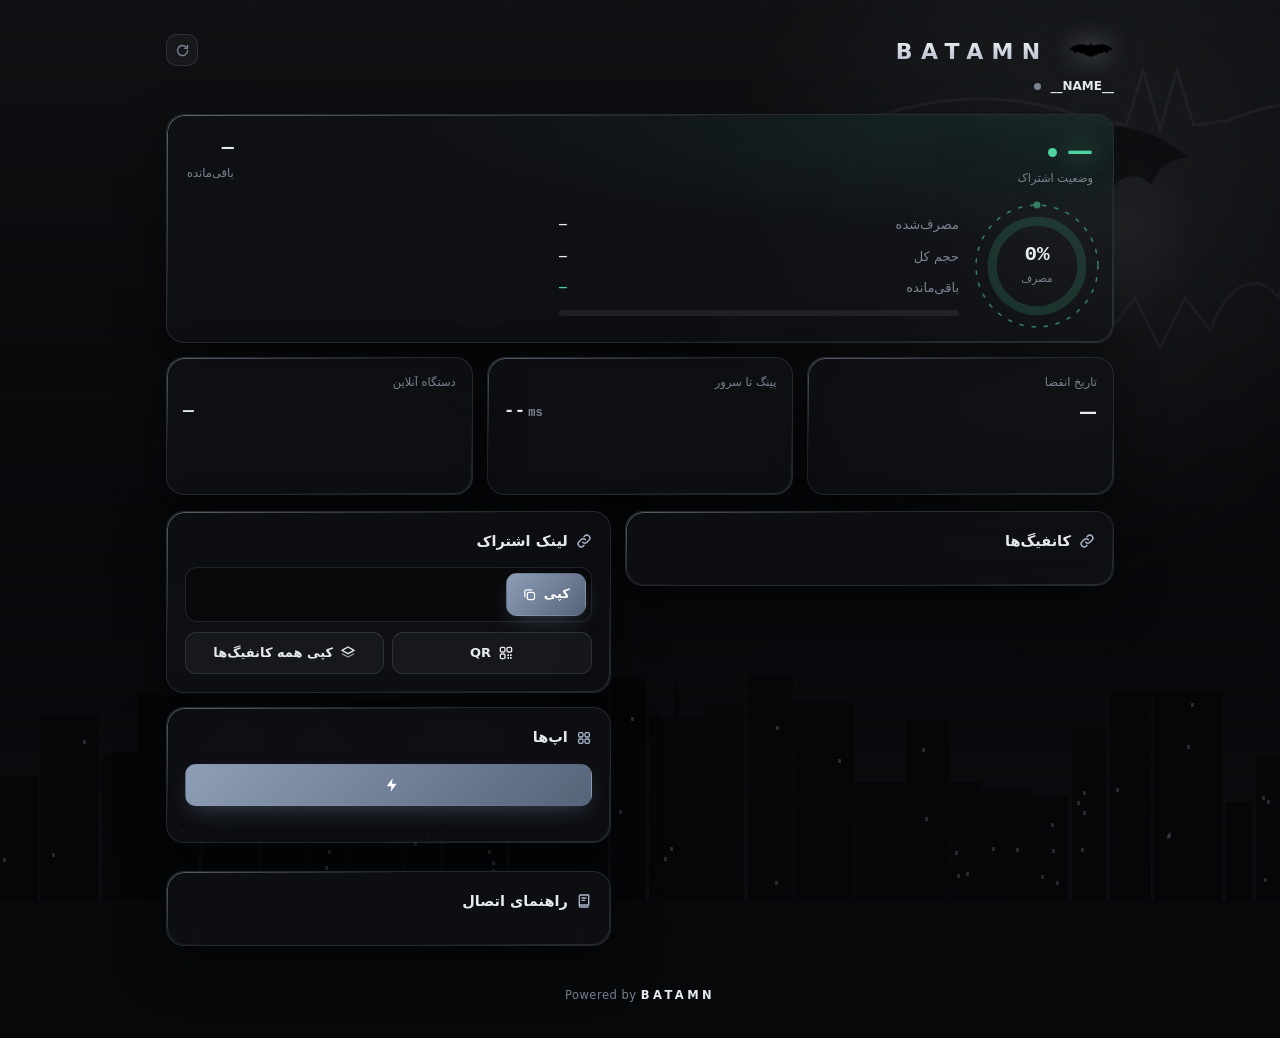
==== commit ba7e1d4d: "Add files via upload" ====
--- a/sub.html
+++ b/sub.html
@@ -28,7 +28,7 @@
 .x-note.bad{background:rgba(239,107,127,.1);border-color:rgba(239,107,127,.34);color:var(--bad)}
 .x-note.info{background:rgba(var(--rgb),.1);border-color:rgba(var(--rgb),.3);color:var(--tx);white-space:pre-line}
 /* top: status + side */
-.x-top{display:grid;grid-template-columns:1fr;gap:14px}
+.x-top{display:grid;grid-template-columns:minmax(0,1fr);gap:14px}
 .x-st{--sc:var(--ok);overflow:hidden;padding:20px}
 .x-st.warn{--sc:var(--warn)}.x-st.bad{--sc:var(--bad)}
 .x-st:after{content:"";position:absolute;inset:0;background:radial-gradient(120% 90% at 100% 0,var(--sc),transparent 62%);opacity:.11;pointer-events:none}
@@ -49,13 +49,13 @@
 .x-ring .mid{position:absolute;inset:0;display:grid;place-items:center;text-align:center;color:var(--tx)}
 .x-ring .mid b{display:block;font-family:var(--fm);font-size:21px;font-weight:700;line-height:1;direction:ltr}
 .x-ring .mid small{display:block;font-size:10.5px;color:var(--mu);margin-top:5px}
-.x-rows{flex:1;min-width:0;display:grid;gap:11px}
+.x-rows{flex:1;min-width:0;max-width:400px;display:grid;gap:11px}
 .x-rw{display:flex;justify-content:space-between;align-items:center;gap:8px;font-size:13px;color:var(--mu)}
 .x-rw b{font-family:var(--fm);color:var(--tx);font-weight:600;white-space:nowrap;direction:ltr}
 .x-rw.g b{color:var(--sc)}
 .x-bar{height:6px;border-radius:9px;background:rgba(255,255,255,.07);overflow:hidden}
 .x-bar i{display:block;height:100%;width:0;border-radius:9px;background:var(--sc);transition:width 1.4s cubic-bezier(.2,.8,.2,1);box-shadow:0 0 10px var(--sc)}
-.x-side{display:grid;gap:14px;grid-template-columns:1fr 1fr}
+.x-side{display:grid;gap:14px;grid-template-columns:repeat(2,minmax(0,1fr))}
 .x-side>:last-child{grid-column:1/-1}
 .x-sc{padding:15px 16px}
 .x-sc .x-lab{margin-bottom:8px}
@@ -125,6 +125,7 @@
 .x-tgc b{display:block;font-size:14px;font-weight:700}
 .x-tgc small{font:12px var(--fm);color:var(--mu);direction:ltr;display:block;text-align:start}
 .x-tgc .go{margin-inline-start:auto;flex:none;color:var(--mu)}
+html,body{overflow-x:hidden}
 html[dir=rtl] .x-tgc .go{transform:scaleX(-1)}
 .x-foot{text-align:center;font-size:11.5px;color:var(--mu);padding:10px 0 0;direction:ltr;letter-spacing:.5px}
 .x-foot b{color:var(--tx);letter-spacing:.3em}
@@ -143,10 +144,9 @@
 .hide{display:none!important}
 @media(min-width:760px){
  .x-wrap{padding-top:34px;gap:16px}
- .x-top{grid-template-columns:1.9fr 1fr}
- .x-side{grid-template-columns:1fr}
  .x-main{grid-template-columns:minmax(0,1.1fr) minmax(0,1fr);grid-template-areas:"cfg sub" "cfg apps" "cfg extra" "cfg help" "cfg tg";grid-template-rows:auto auto auto auto 1fr;align-items:start}
 }
+@media(min-width:560px){.x-side{grid-template-columns:repeat(3,minmax(0,1fr))}.x-side>:last-child{grid-column:auto}}
 @media(max-width:380px){.x-apps{grid-template-columns:repeat(2,1fr)}.x-stb{gap:14px}.x-ring{width:96px;height:96px}}
 @media(prefers-reduced-motion:reduce){*,*::before,*::after{animation:none!important;transition:none!important}}
 </style></head><body><div class="bgimg"></div>
@@ -250,7 +250,7 @@
   <div class="x-qr" id="shQ"></div>
   <div class="x-two"><button type="button" class="xb" id="shCp"><svg width="15" height="15"><use href="#i-copy"/></svg><span>کپی</span></button><button type="button" class="xb gh" id="shX"><svg width="15" height="15"><use href="#i-x"/></svg><span>بستن</span></button></div>
 </div></div>
-<div class="x-toast" id="toast"><span class="o"><svg width="14" height="14" id="toastI"><use href="#i-ok"/></svg></span><span id="toastT"></span></div>
+<div class="x-toast" id="xtoast"><span class="o"><svg width="14" height="14" id="toastI"><use href="#i-ok"/></svg></span><span id="toastT"></span></div>
 
 <script>
 var D=__DATA__,$=function(i){return document.getElementById(i)};
@@ -260,7 +260,7 @@
 function jdate(ms){try{return new Intl.DateTimeFormat('fa-IR-u-ca-persian',{year:'numeric',month:'long',day:'numeric'}).format(new Date(ms))}catch(e){return''}}
 function left(ms){var s=Math.max(0,Math.floor(ms/1000)),d=Math.floor(s/86400),h=Math.floor(s%86400/3600),m=Math.floor(s%3600/60);return d>0?d+'d '+h+'h':(h>0?h+'h '+m+'m':m+'m')}
 /* toast + copy */
-var tt;function toast(t,err){$('toastT').textContent=t;var e=$('toast');e.classList.toggle('err',!!err);$('toastI').innerHTML='<use href="#i-'+(err?'x':'ok')+'"/>';e.classList.add('on');clearTimeout(tt);tt=setTimeout(function(){e.classList.remove('on')},1700)}
+var tt;function toast(t,err){$('toastT').textContent=t;var e=$('xtoast');e.classList.toggle('err',!!err);$('toastI').innerHTML='<use href="#i-'+(err?'x':'ok')+'"/>';e.classList.add('on');clearTimeout(tt);tt=setTimeout(function(){e.classList.remove('on')},1700)}
 function buzz(){try{navigator.vibrate&&navigator.vibrate(15)}catch(e){}}
 function oldCopy(t){var a=document.createElement('textarea');a.value=t;a.setAttribute('readonly','');a.style.cssText='position:fixed;top:0;left:-9999px;opacity:0';document.body.appendChild(a);a.select();var r=false;try{r=document.execCommand('copy')}catch(e){}a.remove();return r}
 function copy(t,msg,el){t=String(t||'');if(!t)return;
--- a/style.css
+++ b/style.css
@@ -377,3 +377,12 @@
 .nd b{display:block;font-size:14.5px;font-weight:600;overflow:hidden;text-overflow:ellipsis;white-space:nowrap}
 .nd small{display:block;margin-top:3px;color:var(--mu);font:11px var(--fm);direction:ltr;text-align:start;overflow:hidden;text-overflow:ellipsis;white-space:nowrap}
 .envb{direction:ltr;text-align:left;font:12px/1.9 var(--fm);background:rgba(0,0,0,.35);border:1px solid var(--line);border-radius:12px;padding:10px 12px;word-break:break-all;white-space:pre-wrap;user-select:all}
+
+/* ===== v10.1: dock + button (own size, raised above the bar, strong contrast) ===== */
+.dock{align-items:center;overflow:visible}
+.dock .fab{all:unset;box-sizing:border-box;display:grid;place-items:center;flex:none;width:50px;height:50px;margin:0 8px;border-radius:50%;cursor:pointer;color:#fff;
+ background:linear-gradient(135deg,var(--ac1),var(--ac2));border:3px solid var(--bg);box-shadow:0 10px 22px -6px rgba(var(--rgb2),.95);
+ transform:translateY(-14px);transition:transform .15s;-webkit-tap-highlight-color:transparent}
+.dock .fab:active{transform:translateY(-14px) scale(.92)}
+.dock .fab svg{width:24px;height:24px;fill:none;stroke:currentColor;stroke-width:2.7;stroke-linecap:round;stroke-linejoin:round}
+.dock button{min-width:54px}
